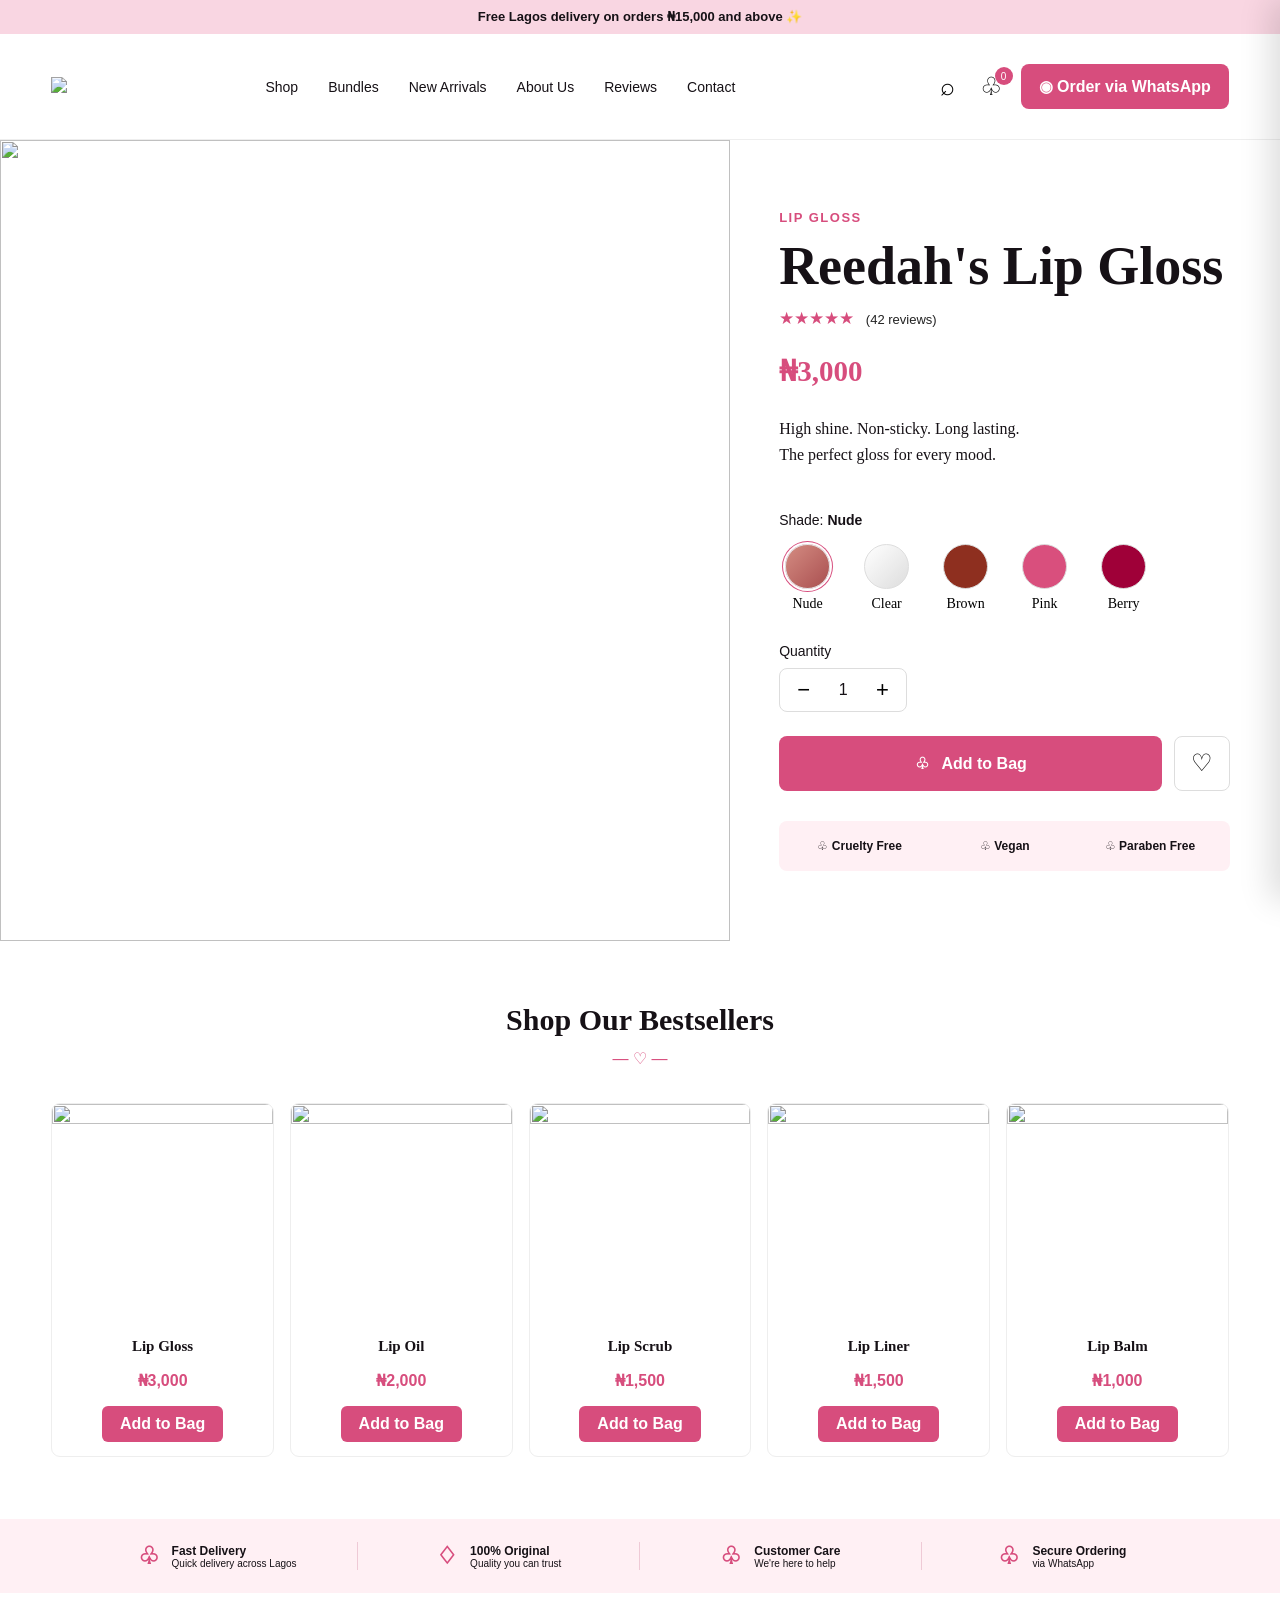
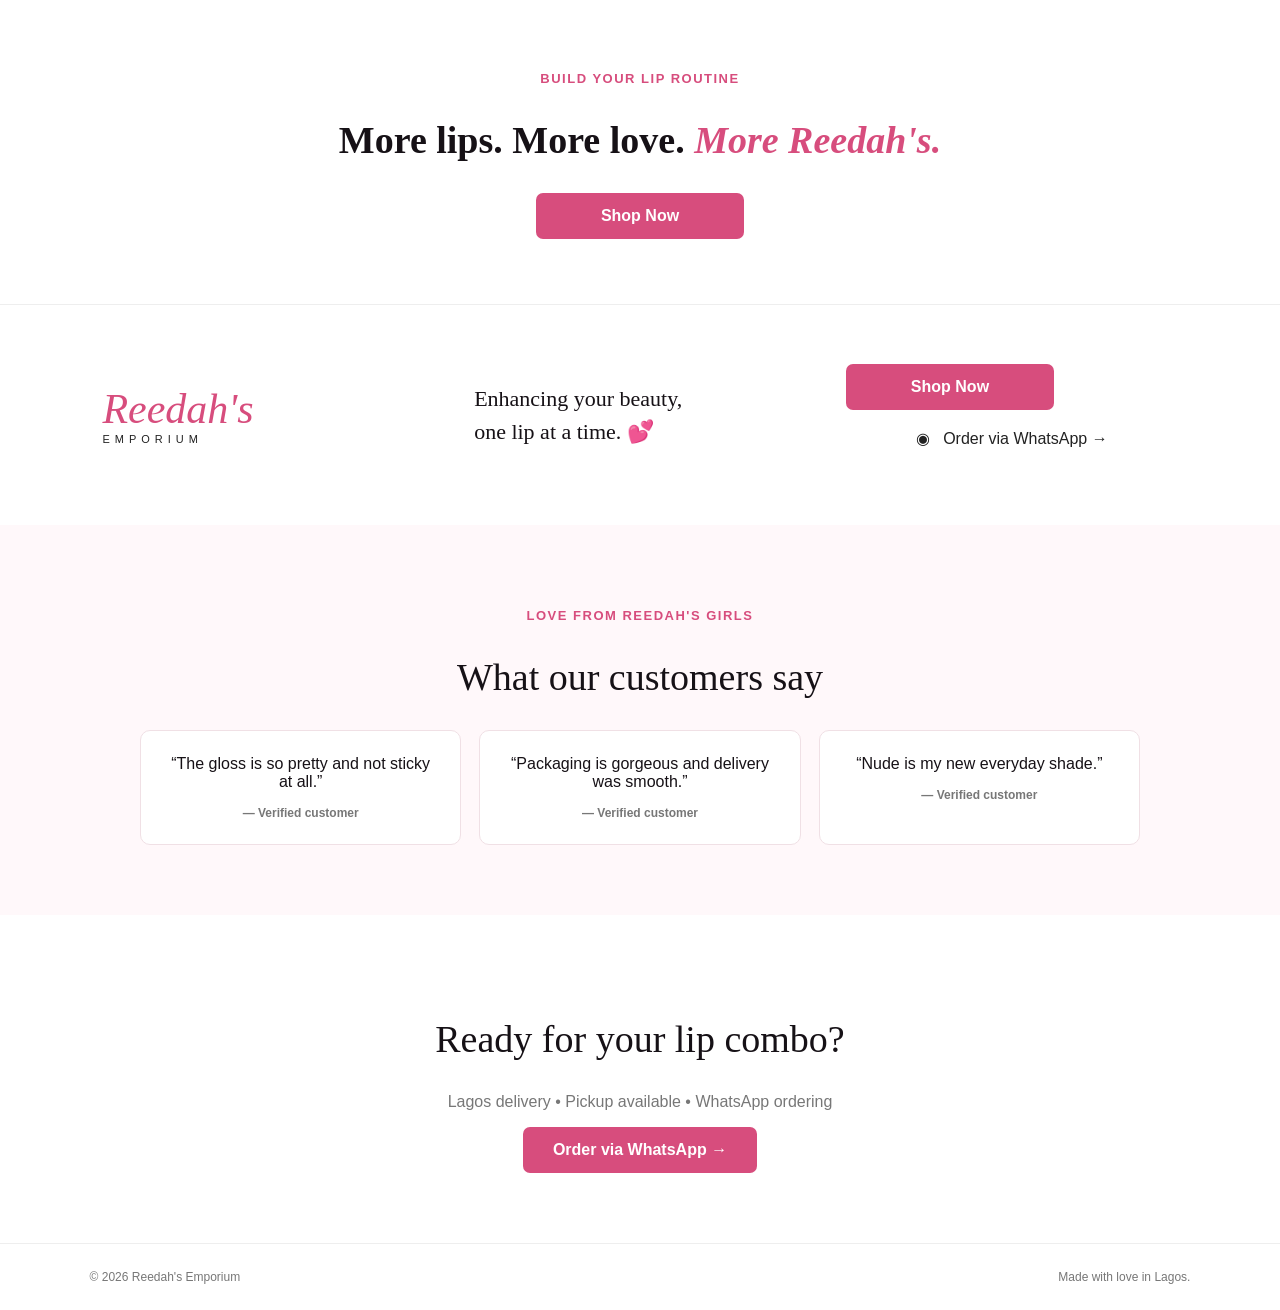
==== index.html @ 08a74d53 "Replace old Reedah's site with new design based on provided reference image" ====
<!doctype html><html lang="en"><head><meta charset="utf-8"><meta name="viewport" content="width=device-width,initial-scale=1"><title>Reedah's Emporium | Lip Care</title><meta name="description" content="Reedah's Emporium — premium lip care and beauty essentials in Lagos."><style>*{box-sizing:border-box}html{scroll-behavior:smooth}body{margin:0;font-family:Inter,Arial,sans-serif;color:#161116;background:#fff}button,input,select,textarea{font:inherit}.topbar{height:34px;background:#f9d6e2;text-align:center;font-size:13px;font-weight:600;padding:9px}.header{height:106px;display:flex;align-items:center;justify-content:space-between;padding:0 4%;border-bottom:1px solid #eee;background:#fff;position:sticky;top:0;z-index:20}.logo{width:145px}.nav{display:flex;gap:30px;font-size:14px}.nav a{text-decoration:none;color:#161116}.actions{display:flex;align-items:center;gap:13px}.icon{border:0;background:none;font-size:25px;cursor:pointer}.wa{background:#d74d7d;color:white;border:0;border-radius:8px;padding:13px 18px;font-weight:700;cursor:pointer}.bag{position:relative;border:0;background:none;font-size:25px;cursor:pointer}.count{position:absolute;right:-5px;top:-4px;background:#d74d7d;color:white;border-radius:50%;font-size:10px;width:18px;height:18px;display:grid;place-items:center}.hero{display:grid;grid-template-columns:57% 43%;min-height:675px}.heroimg{width:100%;height:100%;min-height:675px;object-fit:cover;display:block}.info{padding:70px 9%;display:flex;justify-content:center;flex-direction:column}.label{color:#d74d7d;font-size:13px;letter-spacing:1.5px;font-weight:600}.info h1{font-family:Georgia,serif;font-size:54px;line-height:1.1;margin:12px 0}.rating{color:#d74d7d;font-size:17px}.rating small{color:#222;font-size:13px;margin-left:7px}.price{color:#d74d7d;font:600 29px Georgia,serif;margin:25px 0 12px}.desc{font:16px/1.6 Georgia,serif}.shade-title{margin-top:28px;font-size:14px}.shades{display:flex;gap:22px;margin-top:15px}.shade{border:0;background:none;cursor:pointer;text-align:center}.swatch{display:block;width:45px;height:45px;border-radius:50%;border:1px solid #ddd;box-shadow:0 0 0 0 #d74d7d}.shade.active .swatch{box-shadow:0 0 0 2px white,0 0 0 3px #d74d7d}.shade span{display:block;font:14px Georgia,serif;margin-top:7px}.qty-title{font-size:14px;margin-top:30px}.qty{width:128px;height:44px;border:1px solid #ddd;border-radius:8px;display:flex;justify-content:space-around;align-items:center;margin-top:9px}.qty button{border:0;background:none;font-size:22px;cursor:pointer}.buy{display:flex;gap:12px;margin-top:24px}.add{flex:1;height:55px;border:0;border-radius:8px;background:#d74d7d;color:#fff;font-weight:700;font-size:16px;cursor:pointer}.heart{width:56px;border:1px solid #ddd;background:#fff;border-radius:8px;font-size:24px}.benefits{display:grid;grid-template-columns:repeat(3,1fr);background:#fff0f4;border-radius:8px;margin-top:30px;padding:18px 8px;font-size:12px;text-align:center}.section{padding:62px 4%}.section-title{text-align:center}.section-title h2{font:600 30px Georgia,serif;margin:0}.section-title div{color:#d74d7d;margin:12px 0 35px}.grid{display:grid;grid-template-columns:repeat(5,1fr);gap:16px;max-width:1180px;margin:auto}.card{border:1px solid #eee;border-radius:9px;overflow:hidden;text-align:center}.card img{width:100%;aspect-ratio:1;object-fit:cover;display:block}.cardbody{padding:14px}.card h3{font:600 15px Georgia,serif;margin:0 0 8px}.card p{color:#d74d7d;font-weight:700}.card button{border:0;background:#d74d7d;color:#fff;border-radius:6px;padding:9px 18px;cursor:pointer;font-weight:700}.trust{background:#fff0f4;display:grid;grid-template-columns:repeat(4,1fr);padding:23px 6%}.trust>div{display:flex;justify-content:center;gap:12px;align-items:center;border-right:1px solid #efcad6;font-size:12px}.trust>div:last-child{border:0}.trust b{color:#d74d7d;font-size:24px}.trust strong,.trust small{display:block}.bundle{padding:65px 20px;text-align:center}.bundle h2{font:600 38px Georgia,serif}.bundle em{color:#d74d7d}.bundle button,.contact button,.footer-shop{background:#d74d7d;color:white;border:0;border-radius:7px;padding:14px 65px;font-weight:700;cursor:pointer}.about{display:grid;grid-template-columns:1fr 1fr 1fr;gap:40px;align-items:center;padding:55px 8%;border-top:1px solid #eee}.script-logo{font:italic 42px Georgia,serif;color:#d74d7d}.about h3{font:22px/1.5 Georgia,serif}.footer-wa{display:block;background:none;border:0;color:#222;margin:18px auto;cursor:pointer}.reviews{padding:70px 7%;background:#fff8fa;text-align:center}.reviews h2,.contact h2{font:38px Georgia,serif}.reviewgrid{display:grid;grid-template-columns:repeat(3,1fr);gap:18px;max-width:1000px;margin:auto}.review{background:#fff;border:1px solid #f0e0e5;padding:24px;border-radius:10px}.review b{display:block;margin-top:15px;font-size:12px;color:#777}.contact{text-align:center;padding:70px 20px}.contact p{color:#777}.contact button{padding:14px 30px}footer{display:flex;justify-content:space-between;padding:26px 7%;border-top:1px solid #eee;color:#777;font-size:12px}.bagpanel{position:fixed;right:-430px;top:0;width:min(430px,100%);height:100vh;background:#fff;z-index:40;padding:24px;transition:.25s;display:flex;flex-direction:column;box-shadow:-10px 0 30px #0002}.bagpanel.open{right:0}.baghead{display:flex;justify-content:space-between;border-bottom:1px solid #eee;padding-bottom:15px}.baghead h3{font:28px Georgia,serif;margin:0}.baghead button{border:0;background:none;font-size:30px}.bagitem{display:grid;grid-template-columns:70px 1fr auto;gap:12px;padding:15px 0;border-bottom:1px solid #eee}.bagitem img{width:70px;height:70px;object-fit:cover;border-radius:7px}.bagitem small{display:block;color:#777;margin-top:5px}.remove{border:0;background:none;color:#d74d7d;cursor:pointer}.bagbottom{margin-top:auto;border-top:1px solid #eee;padding-top:17px}.total{display:flex;justify-content:space-between;font-weight:700;margin-bottom:14px}.checkout{width:100%;padding:14px;background:#d74d7d;color:#fff;border:0;border-radius:7px;font-weight:700;cursor:pointer}.overlay{position:fixed;inset:0;background:#0006;z-index:35;display:none}.overlay.open{display:block}.modal{position:fixed;inset:0;background:#0007;z-index:50;display:none;align-items:center;justify-content:center;padding:15px}.modal.open{display:flex}.modalbox{width:min(520px,100%);max-height:92vh;overflow:auto;background:#fff;border-radius:14px;padding:25px}.modalhead{display:flex;justify-content:space-between}.modalhead h3{font:28px Georgia,serif;margin:0}.modalhead button{border:0;background:none;font-size:28px}.field{display:grid;gap:6px;font-size:12px;font-weight:700;margin-top:13px}.field input,.field select,.field textarea{width:100%;padding:11px;border:1px solid #ddd;border-radius:7px}.modaltotal{display:flex;justify-content:space-between;border-block:1px solid #eee;padding:15px 0;margin:18px 0}.send{width:100%;background:#d74d7d;color:#fff;border:0;border-radius:7px;padding:14px;font-weight:700;cursor:pointer}@media(max-width:900px){.nav{height:82px}.nav nav{display:none}.hero{grid-template-columns:1fr}.heroimg{min-height:500px}.info{padding:45px 7%}.grid{grid-template-columns:repeat(2,1fr)}.trust{grid-template-columns:repeat(2,1fr);gap:15px}.trust>div{border:0}.about{grid-template-columns:1fr;text-align:center}.reviewgrid{grid-template-columns:1fr}}@media(max-width:560px){.header{padding:0 18px}.actions .icon{display:none}.wa{padding:10px;font-size:12px}.heroimg{min-height:420px}.info h1{font-size:42px}.shades{gap:11px}.benefits{grid-template-columns:1fr}.grid{gap:9px}.cardbody{padding:10px 5px}.card button{padding:8px 9px;font-size:12px}.trust{padding:20px 10px}.about{padding:45px 20px}footer{display:block;text-align:center;line-height:2.2}}</style></head><body><div class="topbar">Free Lagos delivery on orders ₦15,000 and above ✨</div><header class="header"><a href="#top"><img class="logo" src="[data-uri]"></a><nav class="nav"><a href="#shop">Shop</a><a href="#bundles">Bundles</a><a href="#new">New Arrivals</a><a href="#about">About Us</a><a href="#reviews">Reviews</a><a href="#contact">Contact</a></nav><div class="actions"><button class="icon">⌕</button><button class="bag" onclick="openBag()">♧<span class="count" id="count">0</span></button><button class="wa" onclick="quickWA()">◉ Order via WhatsApp</button></div></header><main id="top"><section class="hero"><div><img id="heroimg" class="heroimg" src="[data-uri]"></div><div class="info"><div class="label">LIP GLOSS</div><h1>Reedah's Lip Gloss</h1><div class="rating">★★★★★ <small>(42 reviews)</small></div><div class="price">₦3,000</div><p class="desc">High shine. Non-sticky. Long lasting.<br>The perfect gloss for every mood.</p><div class="shade-title">Shade: <strong id="shadeName">Nude</strong></div><div class="shades"><button class="shade active" onclick="shade('Nude')"><i class="swatch" style="background:linear-gradient(135deg,#d48c82,#a94f50)"></i><span>Nude</span></button><button class="shade" onclick="shade('Clear')"><i class="swatch" style="background:linear-gradient(135deg,#fff,#ddd)"></i><span>Clear</span></button><button class="shade" onclick="shade('Brown')"><i class="swatch" style="background:#8e2f1f"></i><span>Brown</span></button><button class="shade" onclick="shade('Pink')"><i class="swatch" style="background:#d94f7d"></i><span>Pink</span></button><button class="shade" onclick="shade('Berry')"><i class="swatch" style="background:#9f0038"></i><span>Berry</span></button></div><div class="qty-title">Quantity</div><div class="qty"><button onclick="qtyChange(-1)">−</button><span id="qty">1</span><button onclick="qtyChange(1)">+</button></div><div class="buy"><button class="add" onclick="addGloss()">♧ &nbsp; Add to Bag</button><button class="heart">♡</button></div><div class="benefits"><span>♧ <b>Cruelty Free</b></span><span>♧ <b>Vegan</b></span><span>♧ <b>Paraben Free</b></span></div></div></section><section id="shop" class="section"><div class="section-title"><h2>Shop Our Bestsellers</h2><div>— ♡ —</div></div><div class="grid"><div class="card"><img src="[data-uri]"><div class="cardbody"><h3>Lip Gloss</h3><p>₦3,000</p><button onclick="add('Lip Gloss',3000,GLOSS,'Nude')">Add to Bag</button></div></div><div class="card"><img src="[data-uri]"><div class="cardbody"><h3>Lip Oil</h3><p>₦2,000</p><button onclick="add('Lip Oil',2000,OIL,'')">Add to Bag</button></div></div><div class="card"><img src="[data-uri]"><div class="cardbody"><h3>Lip Scrub</h3><p>₦1,500</p><button onclick="add('Lip Scrub',1500,SCRUB,'')">Add to Bag</button></div></div><div class="card"><img src="[data-uri]"><div class="cardbody"><h3>Lip Liner</h3><p>₦1,500</p><button onclick="add('Lip Liner',1500,LINER,'')">Add to Bag</button></div></div><div class="card"><img src="[data-uri]"><div class="cardbody"><h3>Lip Balm</h3><p>₦1,000</p><button onclick="add('Lip Balm',1000,BALM,'')">Add to Bag</button></div></div></div></section><section class="trust"><div><b>♧</b><span><strong>Fast Delivery</strong><small>Quick delivery across Lagos</small></span></div><div><b>♢</b><span><strong>100% Original</strong><small>Quality you can trust</small></span></div><div><b>♧</b><span><strong>Customer Care</strong><small>We're here to help</small></span></div><div><b>♧</b><span><strong>Secure Ordering</strong><small>via WhatsApp</small></span></div></section><section id="bundles" class="bundle"><p class="label">BUILD YOUR LIP ROUTINE</p><h2>More lips. More love. <em>More Reedah's.</em></h2><button onclick="document.getElementById('shop').scrollIntoView()">Shop Now</button></section><section id="about" class="about"><div><div class="script-logo">Reedah's<small style="display:block;font:11px Arial;letter-spacing:5px;color:#222">EMPORIUM</small></div></div><div><h3>Enhancing your beauty,<br>one lip at a time. 💕</h3></div><div><button class="footer-shop" onclick="document.getElementById('shop').scrollIntoView()">Shop Now</button><button class="footer-wa" onclick="quickWA()">◉ &nbsp; Order via WhatsApp →</button></div></section><section id="reviews" class="reviews"><p class="label">LOVE FROM REEDAH'S GIRLS</p><h2>What our customers say</h2><div class="reviewgrid"><article class="review">“The gloss is so pretty and not sticky at all.”<b>— Verified customer</b></article><article class="review">“Packaging is gorgeous and delivery was smooth.”<b>— Verified customer</b></article><article class="review">“Nude is my new everyday shade.”<b>— Verified customer</b></article></div></section><section id="contact" class="contact"><h2>Ready for your lip combo?</h2><p>Lagos delivery • Pickup available • WhatsApp ordering</p><button onclick="quickWA()">Order via WhatsApp →</button></section></main><footer><span>© 2026 Reedah's Emporium</span><span>Made with love in Lagos.</span></footer><aside class="bagpanel" id="bagpanel"><div class="baghead"><h3>Your Bag</h3><button onclick="closeBag()">×</button></div><div id="bagitems"></div><div class="bagbottom"><div class="total"><span>Total</span><span id="total">₦0</span></div><button class="checkout" onclick="openCheckout()">Continue to WhatsApp →</button></div></aside><div class="overlay" id="overlay" onclick="closeBag()"></div><div class="modal" id="modal"><div class="modalbox"><div class="modalhead"><h3>Complete your order</h3><button onclick="closeCheckout()">×</button></div><p>We'll format your order and open WhatsApp.</p><label class="field">Full name<input id="name" placeholder="Your name"></label><label class="field">Phone number<input id="phone" placeholder="080..." inputmode="tel"></label><label class="field">Receive your order<select id="fulfil"><option>Delivery</option><option>Pickup</option></select></label><label class="field">Delivery address<textarea id="address" rows="3" placeholder="House number, street, area, Lagos"></textarea></label><label class="field">Preferred time<input id="time" placeholder="e.g. 6–9 PM"></label><label class="field">Payment method<select id="payment"><option>Transfer</option><option>Cash on delivery</option><option>Confirm on WhatsApp</option></select></label><div class="modaltotal"><span>Total</span><strong id="modaltotal">₦0</strong></div><button class="send" onclick="sendWA()">Send order on WhatsApp →</button></div></div><script>const WA='2348121757186';const GLOSS='PLACEHOLDER_GLOSS';const OIL='PLACEHOLDER_OIL';const SCRUB='PLACEHOLDER_SCRUB';const LINER='PLACEHOLDER_LINER';const BALM='PLACEHOLDER_BALM';let currentShade='Nude',q=1,cart=[];function shade(s){currentShade=s;document.getElementById('shadeName').textContent=s;document.querySelectorAll('.shade').forEach((b,i)=>b.classList.toggle('active',b.textContent.trim().includes(s)))}function qtyChange(n){q=Math.max(1,q+n);document.getElementById('qty').textContent=q}function addGloss(){add('Lip Gloss',3000,GLOSS,currentShade,q);q=1;document.getElementById('qty').textContent=1}function add(name,price,img,shadeName='',quantity=1){const key=name+shadeName;const old=cart.find(x=>x.key===key);if(old)old.qty+=quantity;else cart.push({key,name,price,img,shade:shadeName,qty:quantity});render();openBag()}function render(){document.getElementById('count').textContent=cart.reduce((a,x)=>a+x.qty,0);const el=document.getElementById('bagitems');el.innerHTML=cart.length?cart.map((x,i)=>`<div class="bagitem"><img src="${x.img}"><div><strong>${x.name}</strong>${x.shade?`<small>Shade: ${x.shade}</small>`:''}<small>Qty: ${x.qty} × ₦${x.price.toLocaleString()}</small></div><button class="remove" onclick="removeItem(${i})">Remove</button></div>`).join(''):'<p style="color:#777;padding:25px 0">Your bag is empty.</p>';document.getElementById('total').textContent='₦'+cart.reduce((a,x)=>a+x.price*x.qty,0).toLocaleString()}function removeItem(i){cart.splice(i,1);render()}function openBag(){document.getElementById('bagpanel').classList.add('open');document.getElementById('overlay').classList.add('open')}function closeBag(){document.getElementById('bagpanel').classList.remove('open');document.getElementById('overlay').classList.remove('open')}function openCheckout(){if(!cart.length)return;document.getElementById('modaltotal').textContent='₦'+cart.reduce((a,x)=>a+x.price*x.qty,0).toLocaleString();document.getElementById('modal').classList.add('open')}function closeCheckout(){document.getElementById('modal').classList.remove('open')}function quickWA(){window.open('https://wa.me/'+WA+'?text='+encodeURIComponent("Hi Reedah's! 💕 I'd like to place an order."),'_blank')}function sendWA(){const name=document.getElementById('name').value.trim(),phone=document.getElementById('phone').value.trim(),fulfil=document.getElementById('fulfil').value,address=document.getElementById('address').value.trim(),time=document.getElementById('time').value.trim(),payment=document.getElementById('payment').value;if(!name||!phone)return alert('Please enter your name and phone number.');if(fulfil==='Delivery'&&!address)return alert('Please enter your delivery address.');const lines=cart.map(x=>`• ${x.qty} × ${x.name}${x.shade?' — '+x.shade:''} — ₦${(x.price*x.qty).toLocaleString()}`).join('\n');const total='₦'+cart.reduce((a,x)=>a+x.price*x.qty,0).toLocaleString();const msg=`Hi Reedah's! 💕\n\nI'd like to place an order.\n\n${lines}\n\nTotal: ${total}\n\nCUSTOMER DETAILS\nName: ${name}\nPhone: ${phone}\nFulfilment: ${fulfil}\n${fulfil==='Delivery'?'Address: '+address+'\n':''}Preferred time: ${time||'Not specified'}\nPayment: ${payment}\n\nPlease confirm my order. Thank you!`;window.open('https://wa.me/'+WA+'?text='+encodeURIComponent(msg),'_blank')}render();</script></body></html>
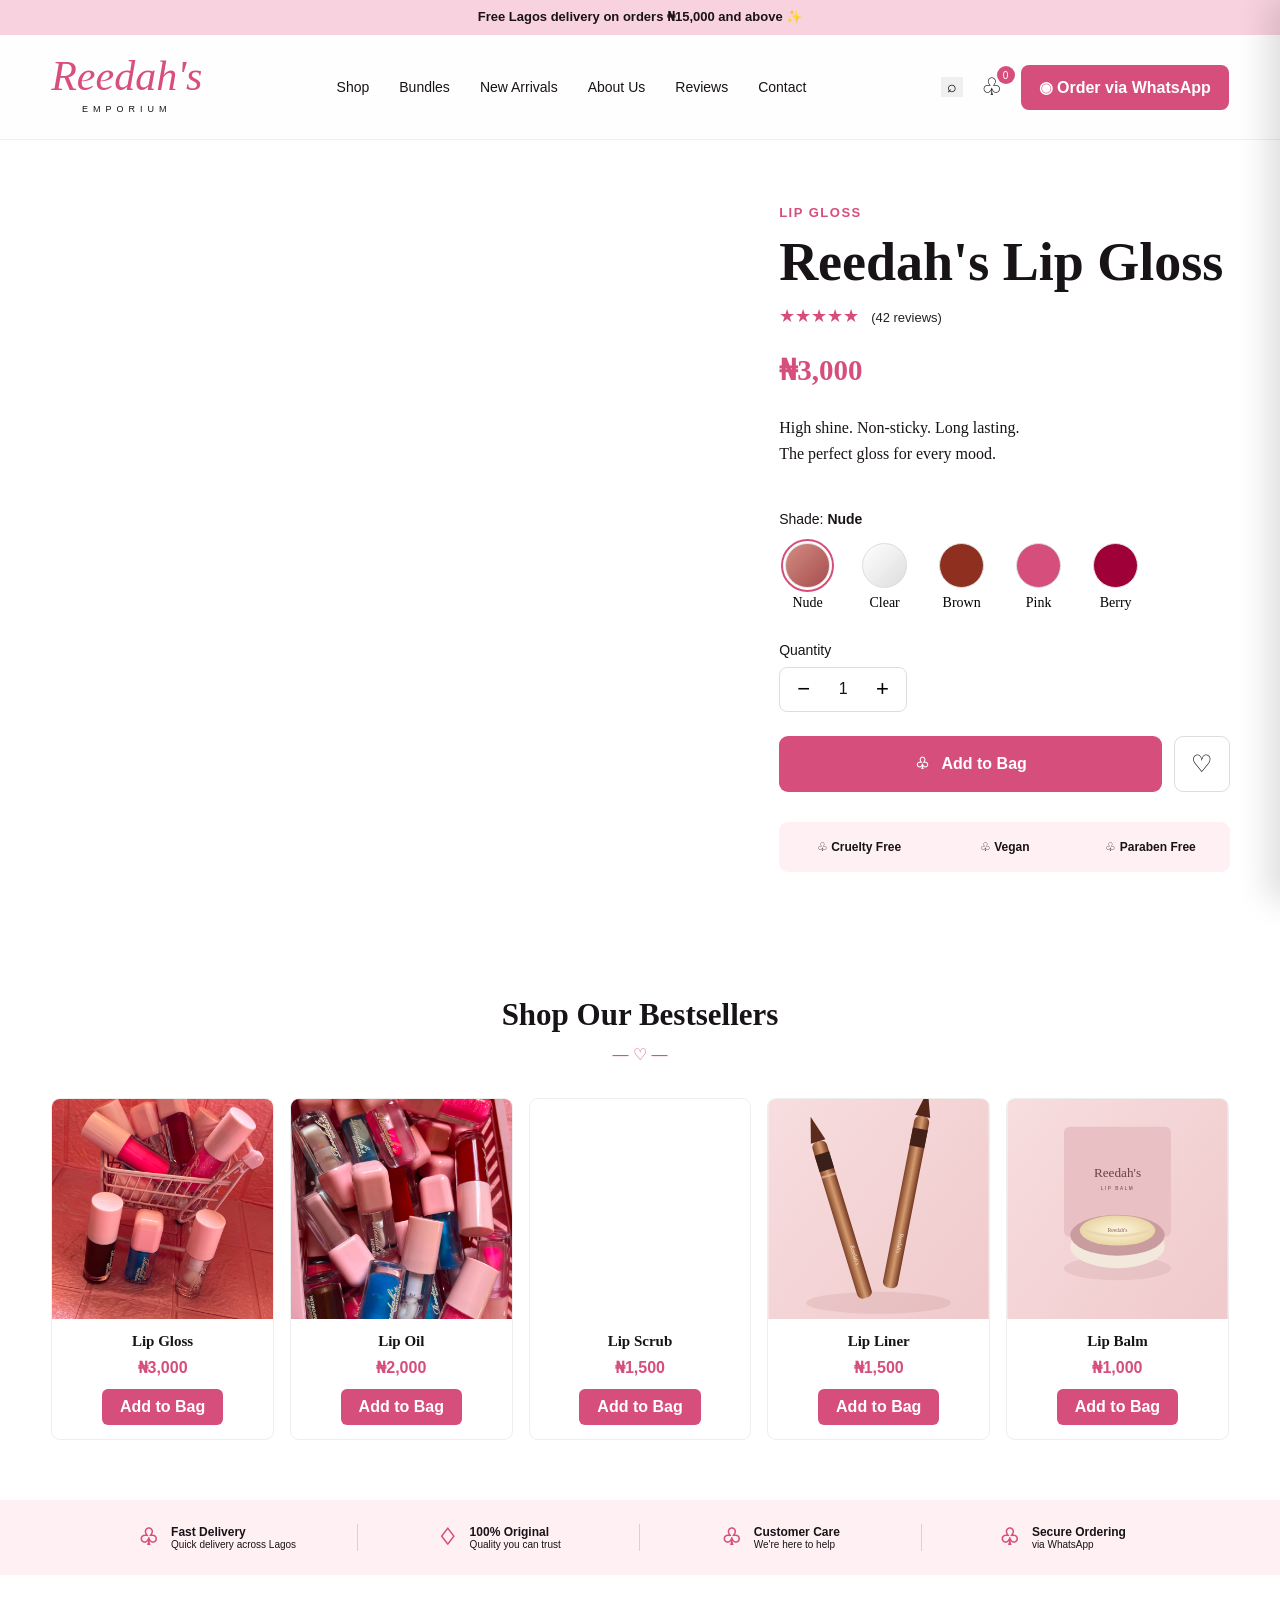
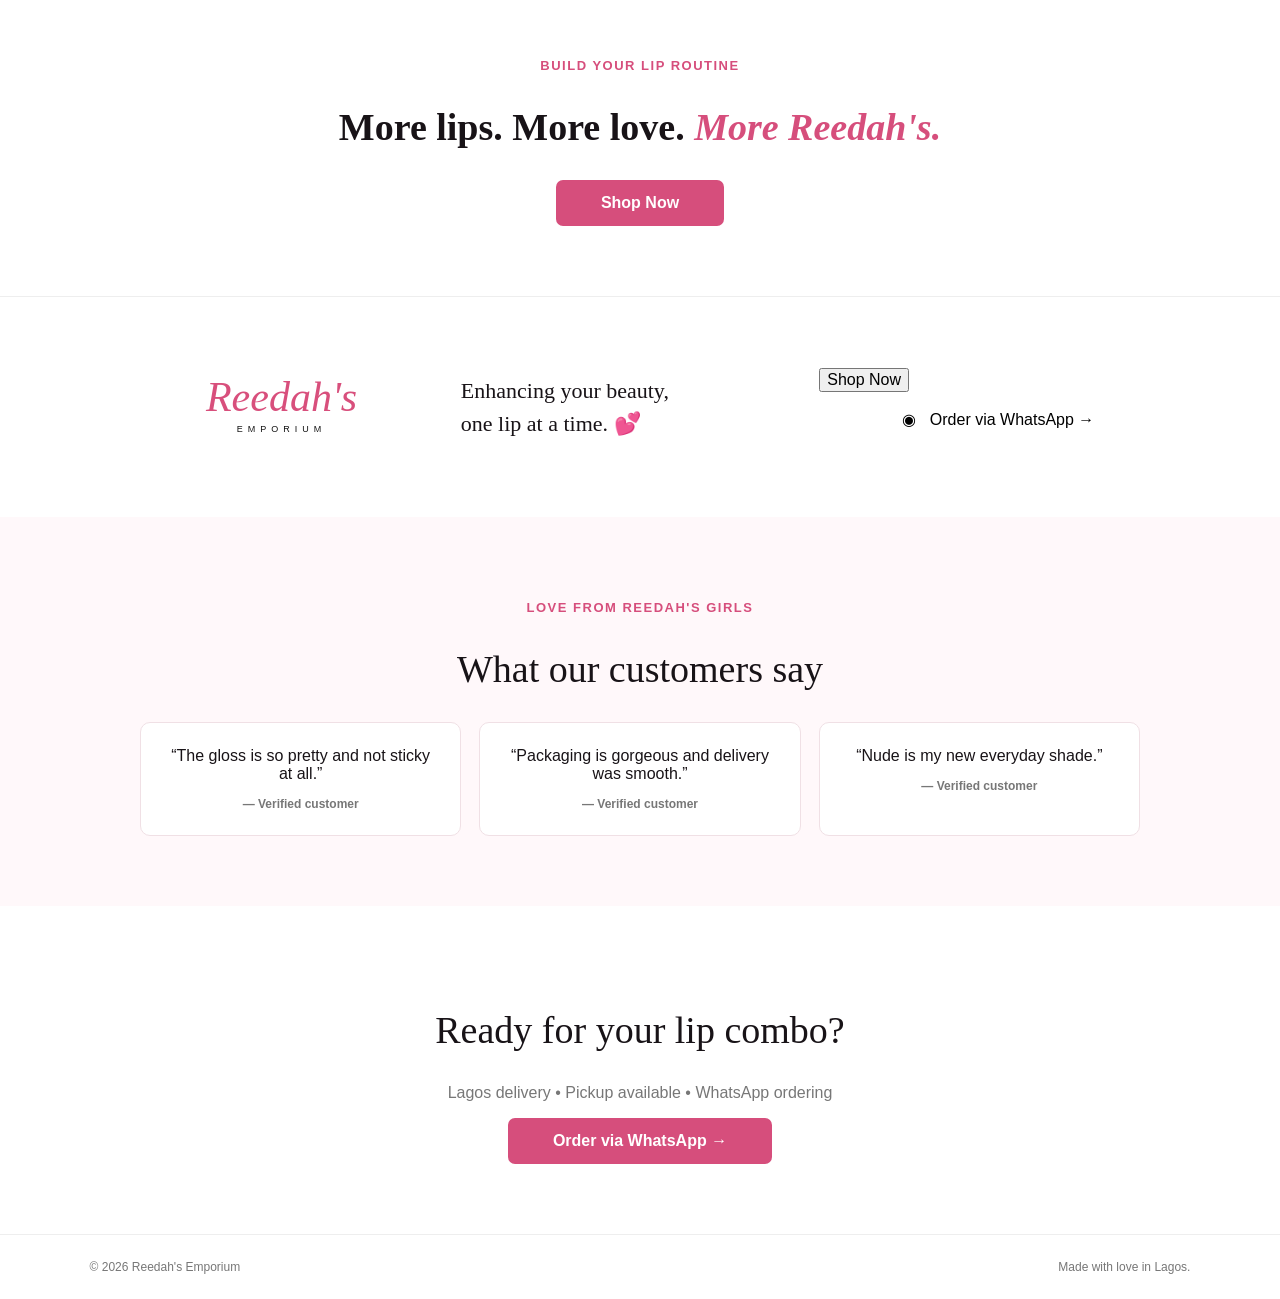
==== commit 1c0875e0: "Create new Reedah's Emporium storefront matching the provided design reference, with real repository" ====
--- a/index.html
+++ b/index.html
@@ -1 +1 @@
-<!doctype html><html lang="en"><head><meta charset="utf-8"><meta name="viewport" content="width=device-width,initial-scale=1"><title>Reedah's Emporium | Lip Care</title><meta name="description" content="Reedah's Emporium — premium lip care and beauty essentials in Lagos."><style>*{box-sizing:border-box}html{scroll-behavior:smooth}body{margin:0;font-family:Inter,Arial,sans-serif;color:#161116;background:#fff}button,input,select,textarea{font:inherit}.topbar{height:34px;background:#f9d6e2;text-align:center;font-size:13px;font-weight:600;padding:9px}.header{height:106px;display:flex;align-items:center;justify-content:space-between;padding:0 4%;border-bottom:1px solid #eee;background:#fff;position:sticky;top:0;z-index:20}.logo{width:145px}.nav{display:flex;gap:30px;font-size:14px}.nav a{text-decoration:none;color:#161116}.actions{display:flex;align-items:center;gap:13px}.icon{border:0;background:none;font-size:25px;cursor:pointer}.wa{background:#d74d7d;color:white;border:0;border-radius:8px;padding:13px 18px;font-weight:700;cursor:pointer}.bag{position:relative;border:0;background:none;font-size:25px;cursor:pointer}.count{position:absolute;right:-5px;top:-4px;background:#d74d7d;color:white;border-radius:50%;font-size:10px;width:18px;height:18px;display:grid;place-items:center}.hero{display:grid;grid-template-columns:57% 43%;min-height:675px}.heroimg{width:100%;height:100%;min-height:675px;object-fit:cover;display:block}.info{padding:70px 9%;display:flex;justify-content:center;flex-direction:column}.label{color:#d74d7d;font-size:13px;letter-spacing:1.5px;font-weight:600}.info h1{font-family:Georgia,serif;font-size:54px;line-height:1.1;margin:12px 0}.rating{color:#d74d7d;font-size:17px}.rating small{color:#222;font-size:13px;margin-left:7px}.price{color:#d74d7d;font:600 29px Georgia,serif;margin:25px 0 12px}.desc{font:16px/1.6 Georgia,serif}.shade-title{margin-top:28px;font-size:14px}.shades{display:flex;gap:22px;margin-top:15px}.shade{border:0;background:none;cursor:pointer;text-align:center}.swatch{display:block;width:45px;height:45px;border-radius:50%;border:1px solid #ddd;box-shadow:0 0 0 0 #d74d7d}.shade.active .swatch{box-shadow:0 0 0 2px white,0 0 0 3px #d74d7d}.shade span{display:block;font:14px Georgia,serif;margin-top:7px}.qty-title{font-size:14px;margin-top:30px}.qty{width:128px;height:44px;border:1px solid #ddd;border-radius:8px;display:flex;justify-content:space-around;align-items:center;margin-top:9px}.qty button{border:0;background:none;font-size:22px;cursor:pointer}.buy{display:flex;gap:12px;margin-top:24px}.add{flex:1;height:55px;border:0;border-radius:8px;background:#d74d7d;color:#fff;font-weight:700;font-size:16px;cursor:pointer}.heart{width:56px;border:1px solid #ddd;background:#fff;border-radius:8px;font-size:24px}.benefits{display:grid;grid-template-columns:repeat(3,1fr);background:#fff0f4;border-radius:8px;margin-top:30px;padding:18px 8px;font-size:12px;text-align:center}.section{padding:62px 4%}.section-title{text-align:center}.section-title h2{font:600 30px Georgia,serif;margin:0}.section-title div{color:#d74d7d;margin:12px 0 35px}.grid{display:grid;grid-template-columns:repeat(5,1fr);gap:16px;max-width:1180px;margin:auto}.card{border:1px solid #eee;border-radius:9px;overflow:hidden;text-align:center}.card img{width:100%;aspect-ratio:1;object-fit:cover;display:block}.cardbody{padding:14px}.card h3{font:600 15px Georgia,serif;margin:0 0 8px}.card p{color:#d74d7d;font-weight:700}.card button{border:0;background:#d74d7d;color:#fff;border-radius:6px;padding:9px 18px;cursor:pointer;font-weight:700}.trust{background:#fff0f4;display:grid;grid-template-columns:repeat(4,1fr);padding:23px 6%}.trust>div{display:flex;justify-content:center;gap:12px;align-items:center;border-right:1px solid #efcad6;font-size:12px}.trust>div:last-child{border:0}.trust b{color:#d74d7d;font-size:24px}.trust strong,.trust small{display:block}.bundle{padding:65px 20px;text-align:center}.bundle h2{font:600 38px Georgia,serif}.bundle em{color:#d74d7d}.bundle button,.contact button,.footer-shop{background:#d74d7d;color:white;border:0;border-radius:7px;padding:14px 65px;font-weight:700;cursor:pointer}.about{display:grid;grid-template-columns:1fr 1fr 1fr;gap:40px;align-items:center;padding:55px 8%;border-top:1px solid #eee}.script-logo{font:italic 42px Georgia,serif;color:#d74d7d}.about h3{font:22px/1.5 Georgia,serif}.footer-wa{display:block;background:none;border:0;color:#222;margin:18px auto;cursor:pointer}.reviews{padding:70px 7%;background:#fff8fa;text-align:center}.reviews h2,.contact h2{font:38px Georgia,serif}.reviewgrid{display:grid;grid-template-columns:repeat(3,1fr);gap:18px;max-width:1000px;margin:auto}.review{background:#fff;border:1px solid #f0e0e5;padding:24px;border-radius:10px}.review b{display:block;margin-top:15px;font-size:12px;color:#777}.contact{text-align:center;padding:70px 20px}.contact p{color:#777}.contact button{padding:14px 30px}footer{display:flex;justify-content:space-between;padding:26px 7%;border-top:1px solid #eee;color:#777;font-size:12px}.bagpanel{position:fixed;right:-430px;top:0;width:min(430px,100%);height:100vh;background:#fff;z-index:40;padding:24px;transition:.25s;display:flex;flex-direction:column;box-shadow:-10px 0 30px #0002}.bagpanel.open{right:0}.baghead{display:flex;justify-content:space-between;border-bottom:1px solid #eee;padding-bottom:15px}.baghead h3{font:28px Georgia,serif;margin:0}.baghead button{border:0;background:none;font-size:30px}.bagitem{display:grid;grid-template-columns:70px 1fr auto;gap:12px;padding:15px 0;border-bottom:1px solid #eee}.bagitem img{width:70px;height:70px;object-fit:cover;border-radius:7px}.bagitem small{display:block;color:#777;margin-top:5px}.remove{border:0;background:none;color:#d74d7d;cursor:pointer}.bagbottom{margin-top:auto;border-top:1px solid #eee;padding-top:17px}.total{display:flex;justify-content:space-between;font-weight:700;margin-bottom:14px}.checkout{width:100%;padding:14px;background:#d74d7d;color:#fff;border:0;border-radius:7px;font-weight:700;cursor:pointer}.overlay{position:fixed;inset:0;background:#0006;z-index:35;display:none}.overlay.open{display:block}.modal{position:fixed;inset:0;background:#0007;z-index:50;display:none;align-items:center;justify-content:center;padding:15px}.modal.open{display:flex}.modalbox{width:min(520px,100%);max-height:92vh;overflow:auto;background:#fff;border-radius:14px;padding:25px}.modalhead{display:flex;justify-content:space-between}.modalhead h3{font:28px Georgia,serif;margin:0}.modalhead button{border:0;background:none;font-size:28px}.field{display:grid;gap:6px;font-size:12px;font-weight:700;margin-top:13px}.field input,.field select,.field textarea{width:100%;padding:11px;border:1px solid #ddd;border-radius:7px}.modaltotal{display:flex;justify-content:space-between;border-block:1px solid #eee;padding:15px 0;margin:18px 0}.send{width:100%;background:#d74d7d;color:#fff;border:0;border-radius:7px;padding:14px;font-weight:700;cursor:pointer}@media(max-width:900px){.nav{height:82px}.nav nav{display:none}.hero{grid-template-columns:1fr}.heroimg{min-height:500px}.info{padding:45px 7%}.grid{grid-template-columns:repeat(2,1fr)}.trust{grid-template-columns:repeat(2,1fr);gap:15px}.trust>div{border:0}.about{grid-template-columns:1fr;text-align:center}.reviewgrid{grid-template-columns:1fr}}@media(max-width:560px){.header{padding:0 18px}.actions .icon{display:none}.wa{padding:10px;font-size:12px}.heroimg{min-height:420px}.info h1{font-size:42px}.shades{gap:11px}.benefits{grid-template-columns:1fr}.grid{gap:9px}.cardbody{padding:10px 5px}.card button{padding:8px 9px;font-size:12px}.trust{padding:20px 10px}.about{padding:45px 20px}footer{display:block;text-align:center;line-height:2.2}}</style></head><body><div class="topbar">Free Lagos delivery on orders ₦15,000 and above ✨</div><header class="header"><a href="#top"><img class="logo" src="[data-uri]"></a><nav class="nav"><a href="#shop">Shop</a><a href="#bundles">Bundles</a><a href="#new">New Arrivals</a><a href="#about">About Us</a><a href="#reviews">Reviews</a><a href="#contact">Contact</a></nav><div class="actions"><button class="icon">⌕</button><button class="bag" onclick="openBag()">♧<span class="count" id="count">0</span></button><button class="wa" onclick="quickWA()">◉ Order via WhatsApp</button></div></header><main id="top"><section class="hero"><div><img id="heroimg" class="heroimg" src="[data-uri]"></div><div class="info"><div class="label">LIP GLOSS</div><h1>Reedah's Lip Gloss</h1><div class="rating">★★★★★ <small>(42 reviews)</small></div><div class="price">₦3,000</div><p class="desc">High shine. Non-sticky. Long lasting.<br>The perfect gloss for every mood.</p><div class="shade-title">Shade: <strong id="shadeName">Nude</strong></div><div class="shades"><button class="shade active" onclick="shade('Nude')"><i class="swatch" style="background:linear-gradient(135deg,#d48c82,#a94f50)"></i><span>Nude</span></button><button class="shade" onclick="shade('Clear')"><i class="swatch" style="background:linear-gradient(135deg,#fff,#ddd)"></i><span>Clear</span></button><button class="shade" onclick="shade('Brown')"><i class="swatch" style="background:#8e2f1f"></i><span>Brown</span></button><button class="shade" onclick="shade('Pink')"><i class="swatch" style="background:#d94f7d"></i><span>Pink</span></button><button class="shade" onclick="shade('Berry')"><i class="swatch" style="background:#9f0038"></i><span>Berry</span></button></div><div class="qty-title">Quantity</div><div class="qty"><button onclick="qtyChange(-1)">−</button><span id="qty">1</span><button onclick="qtyChange(1)">+</button></div><div class="buy"><button class="add" onclick="addGloss()">♧ &nbsp; Add to Bag</button><button class="heart">♡</button></div><div class="benefits"><span>♧ <b>Cruelty Free</b></span><span>♧ <b>Vegan</b></span><span>♧ <b>Paraben Free</b></span></div></div></section><section id="shop" class="section"><div class="section-title"><h2>Shop Our Bestsellers</h2><div>— ♡ —</div></div><div class="grid"><div class="card"><img src="[data-uri]"><div class="cardbody"><h3>Lip Gloss</h3><p>₦3,000</p><button onclick="add('Lip Gloss',3000,GLOSS,'Nude')">Add to Bag</button></div></div><div class="card"><img src="[data-uri]"><div class="cardbody"><h3>Lip Oil</h3><p>₦2,000</p><button onclick="add('Lip Oil',2000,OIL,'')">Add to Bag</button></div></div><div class="card"><img src="[data-uri]"><div class="cardbody"><h3>Lip Scrub</h3><p>₦1,500</p><button onclick="add('Lip Scrub',1500,SCRUB,'')">Add to Bag</button></div></div><div class="card"><img src="[data-uri]"><div class="cardbody"><h3>Lip Liner</h3><p>₦1,500</p><button onclick="add('Lip Liner',1500,LINER,'')">Add to Bag</button></div></div><div class="card"><img src="[data-uri]"><div class="cardbody"><h3>Lip Balm</h3><p>₦1,000</p><button onclick="add('Lip Balm',1000,BALM,'')">Add to Bag</button></div></div></div></section><section class="trust"><div><b>♧</b><span><strong>Fast Delivery</strong><small>Quick delivery across Lagos</small></span></div><div><b>♢</b><span><strong>100% Original</strong><small>Quality you can trust</small></span></div><div><b>♧</b><span><strong>Customer Care</strong><small>We're here to help</small></span></div><div><b>♧</b><span><strong>Secure Ordering</strong><small>via WhatsApp</small></span></div></section><section id="bundles" class="bundle"><p class="label">BUILD YOUR LIP ROUTINE</p><h2>More lips. More love. <em>More Reedah's.</em></h2><button onclick="document.getElementById('shop').scrollIntoView()">Shop Now</button></section><section id="about" class="about"><div><div class="script-logo">Reedah's<small style="display:block;font:11px Arial;letter-spacing:5px;color:#222">EMPORIUM</small></div></div><div><h3>Enhancing your beauty,<br>one lip at a time. 💕</h3></div><div><button class="footer-shop" onclick="document.getElementById('shop').scrollIntoView()">Shop Now</button><button class="footer-wa" onclick="quickWA()">◉ &nbsp; Order via WhatsApp →</button></div></section><section id="reviews" class="reviews"><p class="label">LOVE FROM REEDAH'S GIRLS</p><h2>What our customers say</h2><div class="reviewgrid"><article class="review">“The gloss is so pretty and not sticky at all.”<b>— Verified customer</b></article><article class="review">“Packaging is gorgeous and delivery was smooth.”<b>— Verified customer</b></article><article class="review">“Nude is my new everyday shade.”<b>— Verified customer</b></article></div></section><section id="contact" class="contact"><h2>Ready for your lip combo?</h2><p>Lagos delivery • Pickup available • WhatsApp ordering</p><button onclick="quickWA()">Order via WhatsApp →</button></section></main><footer><span>© 2026 Reedah's Emporium</span><span>Made with love in Lagos.</span></footer><aside class="bagpanel" id="bagpanel"><div class="baghead"><h3>Your Bag</h3><button onclick="closeBag()">×</button></div><div id="bagitems"></div><div class="bagbottom"><div class="total"><span>Total</span><span id="total">₦0</span></div><button class="checkout" onclick="openCheckout()">Continue to WhatsApp →</button></div></aside><div class="overlay" id="overlay" onclick="closeBag()"></div><div class="modal" id="modal"><div class="modalbox"><div class="modalhead"><h3>Complete your order</h3><button onclick="closeCheckout()">×</button></div><p>We'll format your order and open WhatsApp.</p><label class="field">Full name<input id="name" placeholder="Your name"></label><label class="field">Phone number<input id="phone" placeholder="080..." inputmode="tel"></label><label class="field">Receive your order<select id="fulfil"><option>Delivery</option><option>Pickup</option></select></label><label class="field">Delivery address<textarea id="address" rows="3" placeholder="House number, street, area, Lagos"></textarea></label><label class="field">Preferred time<input id="time" placeholder="e.g. 6–9 PM"></label><label class="field">Payment method<select id="payment"><option>Transfer</option><option>Cash on delivery</option><option>Confirm on WhatsApp</option></select></label><div class="modaltotal"><span>Total</span><strong id="modaltotal">₦0</strong></div><button class="send" onclick="sendWA()">Send order on WhatsApp →</button></div></div><script>const WA='2348121757186';const GLOSS='PLACEHOLDER_GLOSS';const OIL='PLACEHOLDER_OIL';const SCRUB='PLACEHOLDER_SCRUB';const LINER='PLACEHOLDER_LINER';const BALM='PLACEHOLDER_BALM';let currentShade='Nude',q=1,cart=[];function shade(s){currentShade=s;document.getElementById('shadeName').textContent=s;document.querySelectorAll('.shade').forEach((b,i)=>b.classList.toggle('active',b.textContent.trim().includes(s)))}function qtyChange(n){q=Math.max(1,q+n);document.getElementById('qty').textContent=q}function addGloss(){add('Lip Gloss',3000,GLOSS,currentShade,q);q=1;document.getElementById('qty').textContent=1}function add(name,price,img,shadeName='',quantity=1){const key=name+shadeName;const old=cart.find(x=>x.key===key);if(old)old.qty+=quantity;else cart.push({key,name,price,img,shade:shadeName,qty:quantity});render();openBag()}function render(){document.getElementById('count').textContent=cart.reduce((a,x)=>a+x.qty,0);const el=document.getElementById('bagitems');el.innerHTML=cart.length?cart.map((x,i)=>`<div class="bagitem"><img src="${x.img}"><div><strong>${x.name}</strong>${x.shade?`<small>Shade: ${x.shade}</small>`:''}<small>Qty: ${x.qty} × ₦${x.price.toLocaleString()}</small></div><button class="remove" onclick="removeItem(${i})">Remove</button></div>`).join(''):'<p style="color:#777;padding:25px 0">Your bag is empty.</p>';document.getElementById('total').textContent='₦'+cart.reduce((a,x)=>a+x.price*x.qty,0).toLocaleString()}function removeItem(i){cart.splice(i,1);render()}function openBag(){document.getElementById('bagpanel').classList.add('open');document.getElementById('overlay').classList.add('open')}function closeBag(){document.getElementById('bagpanel').classList.remove('open');document.getElementById('overlay').classList.remove('open')}function openCheckout(){if(!cart.length)return;document.getElementById('modaltotal').textContent='₦'+cart.reduce((a,x)=>a+x.price*x.qty,0).toLocaleString();document.getElementById('modal').classList.add('open')}function closeCheckout(){document.getElementById('modal').classList.remove('open')}function quickWA(){window.open('https://wa.me/'+WA+'?text='+encodeURIComponent("Hi Reedah's! 💕 I'd like to place an order."),'_blank')}function sendWA(){const name=document.getElementById('name').value.trim(),phone=document.getElementById('phone').value.trim(),fulfil=document.getElementById('fulfil').value,address=document.getElementById('address').value.trim(),time=document.getElementById('time').value.trim(),payment=document.getElementById('payment').value;if(!name||!phone)return alert('Please enter your name and phone number.');if(fulfil==='Delivery'&&!address)return alert('Please enter your delivery address.');const lines=cart.map(x=>`• ${x.qty} × ${x.name}${x.shade?' — '+x.shade:''} — ₦${(x.price*x.qty).toLocaleString()}`).join('\n');const total='₦'+cart.reduce((a,x)=>a+x.price*x.qty,0).toLocaleString();const msg=`Hi Reedah's! 💕\n\nI'd like to place an order.\n\n${lines}\n\nTotal: ${total}\n\nCUSTOMER DETAILS\nName: ${name}\nPhone: ${phone}\nFulfilment: ${fulfil}\n${fulfil==='Delivery'?'Address: '+address+'\n':''}Preferred time: ${time||'Not specified'}\nPayment: ${payment}\n\nPlease confirm my order. Thank you!`;window.open('https://wa.me/'+WA+'?text='+encodeURIComponent(msg),'_blank')}render();</script></body></html>+<!doctype html><html lang="en"><head><meta charset="utf-8"><meta name="viewport" content="width=device-width,initial-scale=1"><title>Reedah's Emporium</title><meta name="description" content="Reedah's Emporium — premium lip care and beauty essentials in Lagos."><style>*{box-sizing:border-box}html{scroll-behavior:smooth}body{margin:0;color:#181317;font-family:Arial,sans-serif;background:#fff}button{font:inherit;cursor:pointer}a{text-decoration:none;color:inherit}.top{height:35px;background:#f8d2df;text-align:center;padding:9px;font-size:13px;font-weight:600}.head{height:105px;display:flex;align-items:center;justify-content:space-between;padding:0 4%;border-bottom:1px solid #eee;position:sticky;top:0;background:#fffefef5;backdrop-filter:blur(10px);z-index:10}.brand{text-align:center;color:#d84f7c}.brand span{display:block;font:italic 42px Georgia,serif;line-height:.8}.brand small{display:block;color:#111;font-size:9px;letter-spacing:5px;margin-top:10px}.nav{display:flex;gap:30px;font-size:14px}.actions{display:flex;gap:12px;align-items:center}.actions button{border:0}.wa{background:#d64e7c;color:white;padding:13px 18px;border-radius:8px;font-weight:700}.bag{font-size:24px;background:none;position:relative}.count{position:absolute;top:-6px;right:-6px;width:18px;height:18px;background:#d64e7c;color:#fff;border-radius:50%;font-size:10px;display:grid;place-items:center}.hero{display:grid;grid-template-columns:57% 43%;min-height:675px}.hero-img{width:100%;height:100%;min-height:675px;object-fit:cover;display:block}.info{padding:65px 9%;display:flex;justify-content:center;flex-direction:column}.pink{color:#d64e7c;letter-spacing:1.5px;font-size:13px;font-weight:600}.info h1{font:600 54px/1.1 Georgia,serif;margin:13px 0}.stars{color:#d64e7c;font-size:18px}.stars small{color:#222;font-size:13px;margin-left:7px}.price{color:#d64e7c;font:600 29px Georgia,serif;margin:26px 0 12px}.desc{font:16px/1.6 Georgia,serif}.shade-title{margin-top:28px;font-size:14px}.shades{display:flex;gap:20px;margin-top:15px}.shade{background:none;border:0;text-align:center}.swatch{width:45px;height:45px;border-radius:50%;display:block;border:1px solid #ddd}.shade.active .swatch{outline:2px solid #d64e7c;outline-offset:2px}.shade label{display:block;font:14px Georgia,serif;margin-top:7px}.qty-label{font-size:14px;margin-top:30px}.qty{width:128px;height:45px;border:1px solid #ddd;border-radius:8px;display:flex;justify-content:space-around;align-items:center;margin-top:9px}.qty button{border:0;background:none;font-size:22px}.buy{display:flex;gap:12px;margin-top:24px}.add{height:56px;flex:1;border:0;border-radius:9px;background:#d64e7c;color:#fff;font-weight:700;font-size:16px}.heart{width:56px;border:1px solid #ddd;background:#fff;border-radius:9px;font-size:24px}.benefits{display:grid;grid-template-columns:repeat(3,1fr);background:#fff0f4;border-radius:9px;padding:18px 7px;margin-top:30px;text-align:center;font-size:12px}.section{padding:60px 4%}.title{text-align:center}.title h2{font:600 31px Georgia,serif;margin:0}.title div{color:#d64e7c;margin:12px 0 34px}.products{display:grid;grid-template-columns:repeat(5,1fr);gap:16px;max-width:1180px;margin:auto}.product{border:1px solid #eee;border-radius:9px;overflow:hidden;text-align:center;background:#fff}.product img{width:100%;aspect-ratio:1;object-fit:cover;display:block}.product-body{padding:14px}.product h3{font:600 15px Georgia,serif;margin:0 0 8px}.product-price{color:#d64e7c;font-weight:700;margin-bottom:12px}.product button{border:0;background:#d64e7c;color:#fff;border-radius:6px;padding:9px 18px;font-weight:700}.trust{background:#fff0f4;padding:24px 6%;display:grid;grid-template-columns:repeat(4,1fr)}.trust-item{display:flex;justify-content:center;gap:12px;align-items:center;border-right:1px solid #edc8d4;font-size:12px}.trust-item:last-child{border:0}.trust-item b{color:#d64e7c;font-size:23px}.trust-item strong,.trust-item small{display:block}.bundle{text-align:center;padding:70px 20px}.bundle h2{font:600 38px Georgia,serif}.bundle em{color:#d64e7c}.bundle button,.contact button{background:#d64e7c;color:#fff;border:0;border-radius:7px;padding:14px 45px;font-weight:700}.about{display:grid;grid-template-columns:1fr 1fr 1fr;align-items:center;padding:55px 8%;border-top:1px solid #eee}.about h3{font:22px/1.5 Georgia,serif}.footer-wa{display:block;margin:17px auto;background:none;border:0}.reviews{text-align:center;padding:70px 7%;background:#fff8fa}.reviews h2,.contact h2{font:38px Georgia,serif}.review-grid{display:grid;grid-template-columns:repeat(3,1fr);gap:18px;max-width:1000px;margin:auto}.review{background:#fff;border:1px solid #f0e0e5;padding:24px;border-radius:10px}.review b{display:block;margin-top:14px;font-size:12px;color:#777}.contact{text-align:center;padding:70px 20px}.contact p{color:#777}footer{display:flex;justify-content:space-between;padding:25px 7%;border-top:1px solid #eee;color:#777;font-size:12px}.drawer{position:fixed;right:-430px;top:0;width:min(430px,100%);height:100vh;background:#fff;z-index:30;padding:24px;transition:.25s;display:flex;flex-direction:column;box-shadow:-12px 0 30px #0002}.drawer.open{right:0}.drawer-head{display:flex;justify-content:space-between;border-bottom:1px solid #eee;padding-bottom:14px}.drawer-head h3{font:28px Georgia,serif;margin:0}.drawer-head button{border:0;background:none;font-size:30px}.items{overflow:auto}.item{display:grid;grid-template-columns:70px 1fr auto;gap:12px;padding:15px 0;border-bottom:1px solid #eee}.item img{width:70px;height:70px;object-fit:cover;border-radius:7px}.item small{display:block;color:#777;margin-top:4px}.remove{border:0;background:none;color:#d64e7c;font-size:12px}.drawer-bottom{margin-top:auto;border-top:1px solid #eee;padding-top:16px}.total{display:flex;justify-content:space-between;font-weight:700;margin-bottom:13px}.checkout{width:100%;padding:14px;background:#d64e7c;color:#fff;border:0;border-radius:7px;font-weight:700}.overlay{position:fixed;inset:0;background:#0006;z-index:25;display:none}.overlay.open{display:block}.modal{position:fixed;inset:0;background:#0007;z-index:40;display:none;align-items:center;justify-content:center;padding:15px}.modal.open{display:flex}.box{width:min(520px,100%);max-height:92vh;overflow:auto;background:#fff;border-radius:14px;padding:25px}.modal-head{display:flex;justify-content:space-between}.modal-head h3{font:28px Georgia,serif;margin:0}.modal-head button{border:0;background:none;font-size:28px}.field{display:grid;gap:6px;margin-top:13px;font-size:12px;font-weight:700}.field input,.field select,.field textarea{padding:11px;border:1px solid #ddd;border-radius:7px}.modal-total{display:flex;justify-content:space-between;border-block:1px solid #eee;padding:15px 0;margin:18px 0}.send{width:100%;padding:14px;border:0;background:#d64e7c;color:#fff;border-radius:7px;font-weight:700}@media(max-width:900px){.nav{display:none}.head{height:82px}.hero{grid-template-columns:1fr}.hero-img{min-height:500px}.info{padding:45px 7%}.products{grid-template-columns:repeat(2,1fr)}.trust{grid-template-columns:repeat(2,1fr);gap:15px}.trust-item{border:0}.about{grid-template-columns:1fr;text-align:center}.review-grid{grid-template-columns:1fr}}@media(max-width:560px){.head{padding:0 18px}.actions .search{display:none}.wa{padding:10px;font-size:12px}.hero-img{min-height:420px}.info h1{font-size:42px}.shades{gap:10px}.benefits{grid-template-columns:1fr}.products{gap:9px}.product-body{padding:10px 5px}.product button{padding:8px 9px;font-size:12px}.trust{padding:20px 10px}footer{display:block;text-align:center;line-height:2}}</style></head><body><div class="top">Free Lagos delivery on orders ₦15,000 and above ✨</div><header class="head"><a href="#top" class="brand"><span>Reedah's</span><small>EMPORIUM</small></a><nav class="nav"><a href="#shop">Shop</a><a href="#bundles">Bundles</a><a href="#new">New Arrivals</a><a href="#about">About Us</a><a href="#reviews">Reviews</a><a href="#contact">Contact</a></nav><div class="actions"><button class="search">⌕</button><button class="bag" onclick="openBag()">♧<span class="count" id="count">0</span></button><button class="wa" onclick="quickWA()">◉ Order via WhatsApp</button></div></header><main id="top"><section class="hero"><div><img class="hero-img" id="heroImg" src="/assets/ai-hero.svg" alt="Reedah's Lip Gloss"></div><div class="info"><div class="pink">LIP GLOSS</div><h1>Reedah's Lip Gloss</h1><div class="stars">★★★★★ <small>(42 reviews)</small></div><div class="price">₦3,000</div><p class="desc">High shine. Non-sticky. Long lasting.<br>The perfect gloss for every mood.</p><div class="shade-title">Shade: <strong id="shadeName">Nude</strong></div><div class="shades"><button class="shade active" onclick="setShade('Nude','/reedah-emporiumextracted2/images/lip-gloss-nude.jpg')"><i class="swatch" style="background:linear-gradient(135deg,#d38c82,#a64c4e)"></i><label>Nude</label></button><button class="shade" onclick="setShade('Clear','/reedah-emporiumextracted2/images/lip-gloss-clear.jpg')"><i class="swatch" style="background:linear-gradient(135deg,#fff,#ddd)"></i><label>Clear</label></button><button class="shade" onclick="setShade('Brown','/reedah-emporiumextracted2/images/lip-gloss-brown.jpg')"><i class="swatch" style="background:#8e2f1f"></i><label>Brown</label></button><button class="shade" onclick="setShade('Pink','/reedah-emporiumextracted2/images/lip-gloss-pink.jpg')"><i class="swatch" style="background:#d64e7c"></i><label>Pink</label></button><button class="shade" onclick="setShade('Berry','/reedah-emporiumextracted2/images/lip-gloss-berry.jpg')"><i class="swatch" style="background:#9f0038"></i><label>Berry</label></button></div><div class="qty-label">Quantity</div><div class="qty"><button onclick="changeQty(-1)">−</button><span id="qty">1</span><button onclick="changeQty(1)">+</button></div><div class="buy"><button class="add" onclick="addGloss()">♧ &nbsp; Add to Bag</button><button class="heart">♡</button></div><div class="benefits"><span>♧ <b>Cruelty Free</b></span><span>♧ <b>Vegan</b></span><span>♧ <b>Paraben Free</b></span></div></div></section><section id="shop" class="section"><div class="title"><h2>Shop Our Bestsellers</h2><div>— ♡ —</div></div><div class="products"><article class="product"><img src="/reedah-emporiumextracted2/images/lip-gloss-collection-1.jpeg"><div class="product-body"><h3>Lip Gloss</h3><div class="product-price">₦3,000</div><button onclick="add('Lip Gloss',3000,'/reedah-emporiumextracted2/images/lip-gloss-nude.jpg','Nude')">Add to Bag</button></div></article><article class="product"><img src="/reedah-emporiumextracted2/images/lip-gloss-collection-2.jpeg"><div class="product-body"><h3>Lip Oil</h3><div class="product-price">₦2,000</div><button onclick="add('Lip Oil',2000,'/reedah-emporiumextracted2/images/lip-gloss-collection-2.jpeg','')">Add to Bag</button></div></article><article class="product"><img src="/assets/ai-hero.svg"><div class="product-body"><h3>Lip Scrub</h3><div class="product-price">₦1,500</div><button onclick="add('Lip Scrub',1500,'/assets/ai-hero.svg','')">Add to Bag</button></div></article><article class="product"><img src="/assets/lip-liner-premium.svg"><div class="product-body"><h3>Lip Liner</h3><div class="product-price">₦1,500</div><button onclick="add('Lip Liner',1500,'/assets/lip-liner-premium.svg','')">Add to Bag</button></div></article><article class="product"><img src="/assets/lip-balm-premium.svg"><div class="product-body"><h3>Lip Balm</h3><div class="product-price">₦1,000</div><button onclick="add('Lip Balm',1000,'/assets/lip-balm-premium.svg','')">Add to Bag</button></div></article></div></section><section class="trust"><div class="trust-item"><b>♧</b><span><strong>Fast Delivery</strong><small>Quick delivery across Lagos</small></span></div><div class="trust-item"><b>♢</b><span><strong>100% Original</strong><small>Quality you can trust</small></span></div><div class="trust-item"><b>♧</b><span><strong>Customer Care</strong><small>We're here to help</small></span></div><div class="trust-item"><b>♧</b><span><strong>Secure Ordering</strong><small>via WhatsApp</small></span></div></section><section id="bundles" class="bundle"><p class="pink">BUILD YOUR LIP ROUTINE</p><h2>More lips. More love. <em>More Reedah's.</em></h2><button onclick="document.getElementById('shop').scrollIntoView()">Shop Now</button></section><section id="about" class="about"><div><div class="brand"><span>Reedah's</span><small>EMPORIUM</small></div></div><div><h3>Enhancing your beauty,<br>one lip at a time. 💕</h3></div><div><button class="footer-shop" onclick="document.getElementById('shop').scrollIntoView()">Shop Now</button><button class="footer-wa" onclick="quickWA()">◉ &nbsp; Order via WhatsApp →</button></div></section><section id="reviews" class="reviews"><p class="pink">LOVE FROM REEDAH'S GIRLS</p><h2>What our customers say</h2><div class="review-grid"><article class="review">“The gloss is so pretty and not sticky at all.”<b>— Verified customer</b></article><article class="review">“Packaging is gorgeous and delivery was smooth.”<b>— Verified customer</b></article><article class="review">“Nude is my new everyday shade.”<b>— Verified customer</b></article></div></section><section id="contact" class="contact"><h2>Ready for your lip combo?</h2><p>Lagos delivery • Pickup available • WhatsApp ordering</p><button onclick="quickWA()">Order via WhatsApp →</button></section></main><footer><span>© 2026 Reedah's Emporium</span><span>Made with love in Lagos.</span></footer><aside class="drawer" id="drawer"><div class="drawer-head"><h3>Your Bag</h3><button onclick="closeBag()">×</button></div><div class="items" id="items"></div><div class="drawer-bottom"><div class="total"><span>Total</span><strong id="total">₦0</strong></div><button class="checkout" onclick="checkout()">Continue to WhatsApp →</button></div></aside><div class="overlay" id="overlay" onclick="closeBag()"></div><div class="modal" id="modal"><div class="box"><div class="modal-head"><h3>Complete your order</h3><button onclick="closeCheckout()">×</button></div><p>We'll format your order and open WhatsApp.</p><label class="field">Full name<input id="name" placeholder="Your name"></label><label class="field">Phone number<input id="phone" placeholder="080..." inputmode="tel"></label><label class="field">Receive your order<select id="fulfil"><option>Delivery</option><option>Pickup</option></select></label><label class="field">Delivery address<textarea id="address" rows="3" placeholder="House number, street, area, Lagos"></textarea></label><label class="field">Preferred time<input id="time" placeholder="e.g. 6–9 PM"></label><label class="field">Payment method<select id="payment"><option>Transfer</option><option>Cash on delivery</option><option>Confirm on WhatsApp</option></select></label><div class="modal-total"><span>Total</span><strong id="modalTotal">₦0</strong></div><button class="send" onclick="sendWA()">Send order on WhatsApp →</button></div></div><script>const WA='2348121757186';let shadeName='Nude',shadeImg='/reedah-emporiumextracted2/images/lip-gloss-nude.jpg',quantity=1,cart=[];function setShade(n,img){shadeName=n;shadeImg=img;document.getElementById('shadeName').textContent=n;document.getElementById('heroImg').src=img;document.querySelectorAll('.shade').forEach(b=>b.classList.toggle('active',b.textContent.trim().includes(n)))}function changeQty(n){quantity=Math.max(1,quantity+n);document.getElementById('qty').textContent=quantity}function addGloss(){add('Lip Gloss',3000,shadeImg,shadeName,quantity);quantity=1;document.getElementById('qty').textContent=1}function add(name,price,img,shade='',qty=1){let key=name+shade,x=cart.find(i=>i.key===key);if(x)x.qty+=qty;else cart.push({key,name,price,img,shade,qty});render();openBag()}function render(){document.getElementById('count').textContent=cart.reduce((a,x)=>a+x.qty,0);document.getElementById('items').innerHTML=cart.length?cart.map((x,i)=>`<div class="item"><img src="${x.img}"><div><strong>${x.name}</strong>${x.shade?`<small>Shade: ${x.shade}</small>`:''}<small>Qty: ${x.qty} × ₦${x.price.toLocaleString()}</small></div><button class="remove" onclick="removeItem(${i})">Remove</button></div>`).join(''):'<p style="color:#777;padding:25px 0">Your bag is empty.</p>';document.getElementById('total').textContent='₦'+cart.reduce((a,x)=>a+x.price*x.qty,0).toLocaleString()}function removeItem(i){cart.splice(i,1);render()}function openBag(){document.getElementById('drawer').classList.add('open');document.getElementById('overlay').classList.add('open')}function closeBag(){document.getElementById('drawer').classList.remove('open');document.getElementById('overlay').classList.remove('open')}function checkout(){if(!cart.length)return;document.getElementById('modalTotal').textContent='₦'+cart.reduce((a,x)=>a+x.price*x.qty,0).toLocaleString();document.getElementById('modal').classList.add('open')}function closeCheckout(){document.getElementById('modal').classList.remove('open')}function quickWA(){window.open('https://wa.me/'+WA+'?text='+encodeURIComponent("Hi Reedah's! 💕 I'd like to place an order."),'_blank')}function sendWA(){const n=document.getElementById('name').value.trim(),p=document.getElementById('phone').value.trim(),f=document.getElementById('fulfil').value,a=document.getElementById('address').value.trim(),t=document.getElementById('time').value.trim(),pay=document.getElementById('payment').value;if(!n||!p)return alert('Please enter your name and phone number.');if(f==='Delivery'&&!a)return alert('Please enter your delivery address.');const lines=cart.map(x=>`• ${x.qty} × ${x.name}${x.shade?' — '+x.shade:''} — ₦${(x.price*x.qty).toLocaleString()}`).join('\n'),total='₦'+cart.reduce((s,x)=>s+x.price*x.qty,0).toLocaleString(),msg=`Hi Reedah's! 💕\n\nI'd like to place an order.\n\n${lines}\n\nTotal: ${total}\n\nCUSTOMER DETAILS\nName: ${n}\nPhone: ${p}\nFulfilment: ${f}\n${f==='Delivery'?'Address: '+a+'\n':''}Preferred time: ${t||'Not specified'}\nPayment: ${pay}\n\nPlease confirm my order. Thank you!`;window.open('https://wa.me/'+WA+'?text='+encodeURIComponent(msg),'_blank')}render();</script></body></html>
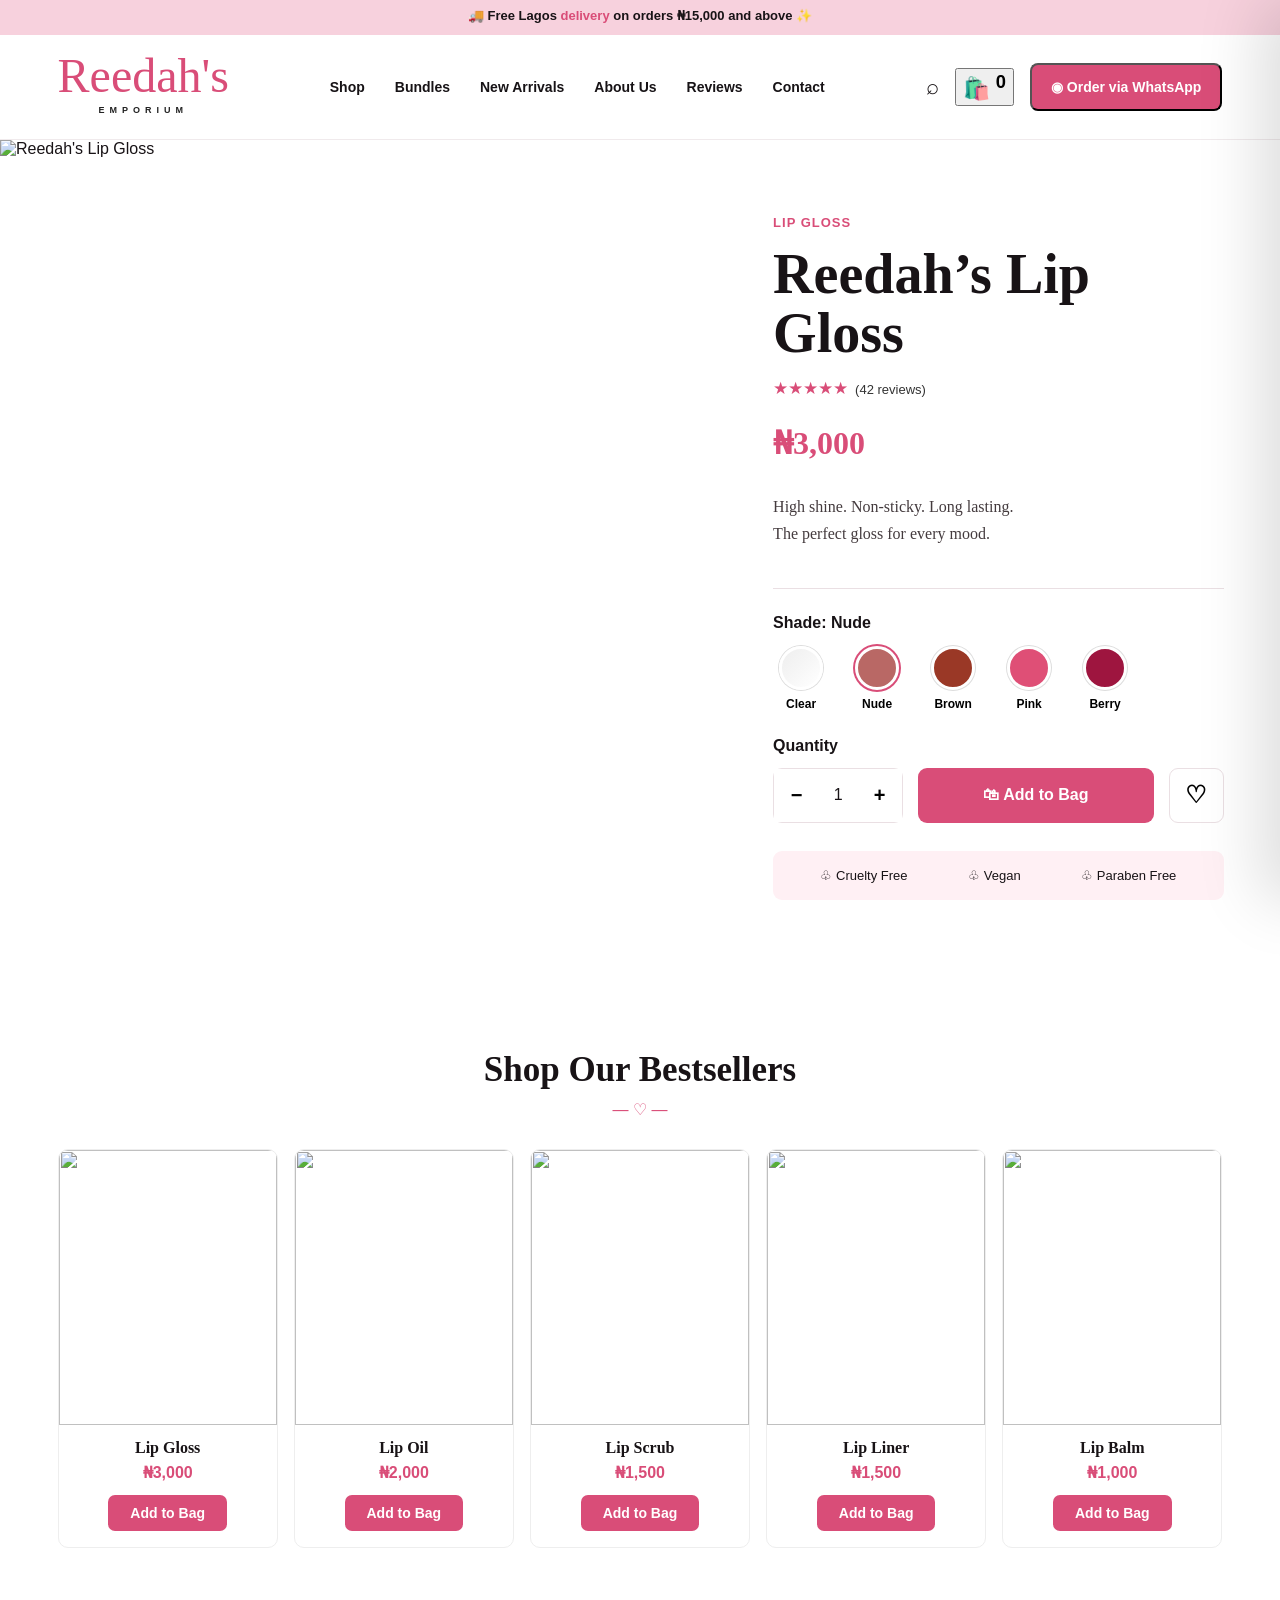
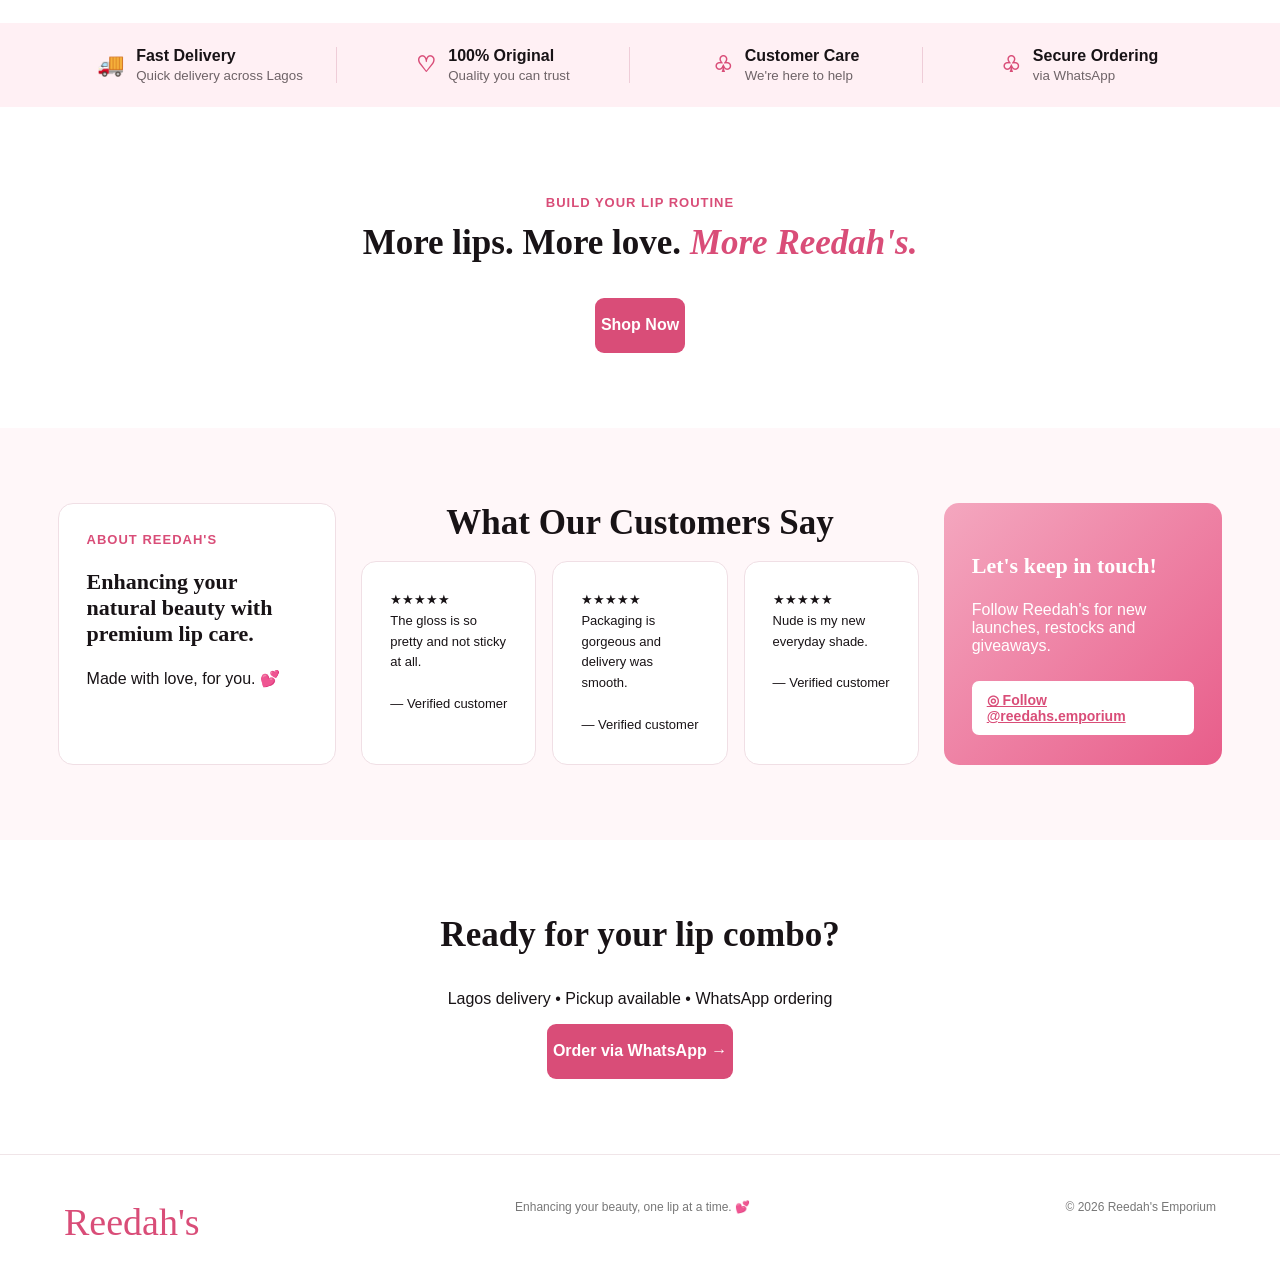
==== commit 99b3847a: "Replace old Reedah storefront with a completely new AI-designed storefront" ====
--- a/index.html
+++ b/index.html
@@ -1 +1,2 @@
-<!doctype html><html lang="en"><head><meta charset="utf-8"><meta name="viewport" content="width=device-width,initial-scale=1"><title>Reedah's Emporium</title><meta name="description" content="Reedah's Emporium — premium lip care and beauty essentials in Lagos."><style>*{box-sizing:border-box}html{scroll-behavior:smooth}body{margin:0;color:#181317;font-family:Arial,sans-serif;background:#fff}button{font:inherit;cursor:pointer}a{text-decoration:none;color:inherit}.top{height:35px;background:#f8d2df;text-align:center;padding:9px;font-size:13px;font-weight:600}.head{height:105px;display:flex;align-items:center;justify-content:space-between;padding:0 4%;border-bottom:1px solid #eee;position:sticky;top:0;background:#fffefef5;backdrop-filter:blur(10px);z-index:10}.brand{text-align:center;color:#d84f7c}.brand span{display:block;font:italic 42px Georgia,serif;line-height:.8}.brand small{display:block;color:#111;font-size:9px;letter-spacing:5px;margin-top:10px}.nav{display:flex;gap:30px;font-size:14px}.actions{display:flex;gap:12px;align-items:center}.actions button{border:0}.wa{background:#d64e7c;color:white;padding:13px 18px;border-radius:8px;font-weight:700}.bag{font-size:24px;background:none;position:relative}.count{position:absolute;top:-6px;right:-6px;width:18px;height:18px;background:#d64e7c;color:#fff;border-radius:50%;font-size:10px;display:grid;place-items:center}.hero{display:grid;grid-template-columns:57% 43%;min-height:675px}.hero-img{width:100%;height:100%;min-height:675px;object-fit:cover;display:block}.info{padding:65px 9%;display:flex;justify-content:center;flex-direction:column}.pink{color:#d64e7c;letter-spacing:1.5px;font-size:13px;font-weight:600}.info h1{font:600 54px/1.1 Georgia,serif;margin:13px 0}.stars{color:#d64e7c;font-size:18px}.stars small{color:#222;font-size:13px;margin-left:7px}.price{color:#d64e7c;font:600 29px Georgia,serif;margin:26px 0 12px}.desc{font:16px/1.6 Georgia,serif}.shade-title{margin-top:28px;font-size:14px}.shades{display:flex;gap:20px;margin-top:15px}.shade{background:none;border:0;text-align:center}.swatch{width:45px;height:45px;border-radius:50%;display:block;border:1px solid #ddd}.shade.active .swatch{outline:2px solid #d64e7c;outline-offset:2px}.shade label{display:block;font:14px Georgia,serif;margin-top:7px}.qty-label{font-size:14px;margin-top:30px}.qty{width:128px;height:45px;border:1px solid #ddd;border-radius:8px;display:flex;justify-content:space-around;align-items:center;margin-top:9px}.qty button{border:0;background:none;font-size:22px}.buy{display:flex;gap:12px;margin-top:24px}.add{height:56px;flex:1;border:0;border-radius:9px;background:#d64e7c;color:#fff;font-weight:700;font-size:16px}.heart{width:56px;border:1px solid #ddd;background:#fff;border-radius:9px;font-size:24px}.benefits{display:grid;grid-template-columns:repeat(3,1fr);background:#fff0f4;border-radius:9px;padding:18px 7px;margin-top:30px;text-align:center;font-size:12px}.section{padding:60px 4%}.title{text-align:center}.title h2{font:600 31px Georgia,serif;margin:0}.title div{color:#d64e7c;margin:12px 0 34px}.products{display:grid;grid-template-columns:repeat(5,1fr);gap:16px;max-width:1180px;margin:auto}.product{border:1px solid #eee;border-radius:9px;overflow:hidden;text-align:center;background:#fff}.product img{width:100%;aspect-ratio:1;object-fit:cover;display:block}.product-body{padding:14px}.product h3{font:600 15px Georgia,serif;margin:0 0 8px}.product-price{color:#d64e7c;font-weight:700;margin-bottom:12px}.product button{border:0;background:#d64e7c;color:#fff;border-radius:6px;padding:9px 18px;font-weight:700}.trust{background:#fff0f4;padding:24px 6%;display:grid;grid-template-columns:repeat(4,1fr)}.trust-item{display:flex;justify-content:center;gap:12px;align-items:center;border-right:1px solid #edc8d4;font-size:12px}.trust-item:last-child{border:0}.trust-item b{color:#d64e7c;font-size:23px}.trust-item strong,.trust-item small{display:block}.bundle{text-align:center;padding:70px 20px}.bundle h2{font:600 38px Georgia,serif}.bundle em{color:#d64e7c}.bundle button,.contact button{background:#d64e7c;color:#fff;border:0;border-radius:7px;padding:14px 45px;font-weight:700}.about{display:grid;grid-template-columns:1fr 1fr 1fr;align-items:center;padding:55px 8%;border-top:1px solid #eee}.about h3{font:22px/1.5 Georgia,serif}.footer-wa{display:block;margin:17px auto;background:none;border:0}.reviews{text-align:center;padding:70px 7%;background:#fff8fa}.reviews h2,.contact h2{font:38px Georgia,serif}.review-grid{display:grid;grid-template-columns:repeat(3,1fr);gap:18px;max-width:1000px;margin:auto}.review{background:#fff;border:1px solid #f0e0e5;padding:24px;border-radius:10px}.review b{display:block;margin-top:14px;font-size:12px;color:#777}.contact{text-align:center;padding:70px 20px}.contact p{color:#777}footer{display:flex;justify-content:space-between;padding:25px 7%;border-top:1px solid #eee;color:#777;font-size:12px}.drawer{position:fixed;right:-430px;top:0;width:min(430px,100%);height:100vh;background:#fff;z-index:30;padding:24px;transition:.25s;display:flex;flex-direction:column;box-shadow:-12px 0 30px #0002}.drawer.open{right:0}.drawer-head{display:flex;justify-content:space-between;border-bottom:1px solid #eee;padding-bottom:14px}.drawer-head h3{font:28px Georgia,serif;margin:0}.drawer-head button{border:0;background:none;font-size:30px}.items{overflow:auto}.item{display:grid;grid-template-columns:70px 1fr auto;gap:12px;padding:15px 0;border-bottom:1px solid #eee}.item img{width:70px;height:70px;object-fit:cover;border-radius:7px}.item small{display:block;color:#777;margin-top:4px}.remove{border:0;background:none;color:#d64e7c;font-size:12px}.drawer-bottom{margin-top:auto;border-top:1px solid #eee;padding-top:16px}.total{display:flex;justify-content:space-between;font-weight:700;margin-bottom:13px}.checkout{width:100%;padding:14px;background:#d64e7c;color:#fff;border:0;border-radius:7px;font-weight:700}.overlay{position:fixed;inset:0;background:#0006;z-index:25;display:none}.overlay.open{display:block}.modal{position:fixed;inset:0;background:#0007;z-index:40;display:none;align-items:center;justify-content:center;padding:15px}.modal.open{display:flex}.box{width:min(520px,100%);max-height:92vh;overflow:auto;background:#fff;border-radius:14px;padding:25px}.modal-head{display:flex;justify-content:space-between}.modal-head h3{font:28px Georgia,serif;margin:0}.modal-head button{border:0;background:none;font-size:28px}.field{display:grid;gap:6px;margin-top:13px;font-size:12px;font-weight:700}.field input,.field select,.field textarea{padding:11px;border:1px solid #ddd;border-radius:7px}.modal-total{display:flex;justify-content:space-between;border-block:1px solid #eee;padding:15px 0;margin:18px 0}.send{width:100%;padding:14px;border:0;background:#d64e7c;color:#fff;border-radius:7px;font-weight:700}@media(max-width:900px){.nav{display:none}.head{height:82px}.hero{grid-template-columns:1fr}.hero-img{min-height:500px}.info{padding:45px 7%}.products{grid-template-columns:repeat(2,1fr)}.trust{grid-template-columns:repeat(2,1fr);gap:15px}.trust-item{border:0}.about{grid-template-columns:1fr;text-align:center}.review-grid{grid-template-columns:1fr}}@media(max-width:560px){.head{padding:0 18px}.actions .search{display:none}.wa{padding:10px;font-size:12px}.hero-img{min-height:420px}.info h1{font-size:42px}.shades{gap:10px}.benefits{grid-template-columns:1fr}.products{gap:9px}.product-body{padding:10px 5px}.product button{padding:8px 9px;font-size:12px}.trust{padding:20px 10px}footer{display:block;text-align:center;line-height:2}}</style></head><body><div class="top">Free Lagos delivery on orders ₦15,000 and above ✨</div><header class="head"><a href="#top" class="brand"><span>Reedah's</span><small>EMPORIUM</small></a><nav class="nav"><a href="#shop">Shop</a><a href="#bundles">Bundles</a><a href="#new">New Arrivals</a><a href="#about">About Us</a><a href="#reviews">Reviews</a><a href="#contact">Contact</a></nav><div class="actions"><button class="search">⌕</button><button class="bag" onclick="openBag()">♧<span class="count" id="count">0</span></button><button class="wa" onclick="quickWA()">◉ Order via WhatsApp</button></div></header><main id="top"><section class="hero"><div><img class="hero-img" id="heroImg" src="/assets/ai-hero.svg" alt="Reedah's Lip Gloss"></div><div class="info"><div class="pink">LIP GLOSS</div><h1>Reedah's Lip Gloss</h1><div class="stars">★★★★★ <small>(42 reviews)</small></div><div class="price">₦3,000</div><p class="desc">High shine. Non-sticky. Long lasting.<br>The perfect gloss for every mood.</p><div class="shade-title">Shade: <strong id="shadeName">Nude</strong></div><div class="shades"><button class="shade active" onclick="setShade('Nude','/reedah-emporiumextracted2/images/lip-gloss-nude.jpg')"><i class="swatch" style="background:linear-gradient(135deg,#d38c82,#a64c4e)"></i><label>Nude</label></button><button class="shade" onclick="setShade('Clear','/reedah-emporiumextracted2/images/lip-gloss-clear.jpg')"><i class="swatch" style="background:linear-gradient(135deg,#fff,#ddd)"></i><label>Clear</label></button><button class="shade" onclick="setShade('Brown','/reedah-emporiumextracted2/images/lip-gloss-brown.jpg')"><i class="swatch" style="background:#8e2f1f"></i><label>Brown</label></button><button class="shade" onclick="setShade('Pink','/reedah-emporiumextracted2/images/lip-gloss-pink.jpg')"><i class="swatch" style="background:#d64e7c"></i><label>Pink</label></button><button class="shade" onclick="setShade('Berry','/reedah-emporiumextracted2/images/lip-gloss-berry.jpg')"><i class="swatch" style="background:#9f0038"></i><label>Berry</label></button></div><div class="qty-label">Quantity</div><div class="qty"><button onclick="changeQty(-1)">−</button><span id="qty">1</span><button onclick="changeQty(1)">+</button></div><div class="buy"><button class="add" onclick="addGloss()">♧ &nbsp; Add to Bag</button><button class="heart">♡</button></div><div class="benefits"><span>♧ <b>Cruelty Free</b></span><span>♧ <b>Vegan</b></span><span>♧ <b>Paraben Free</b></span></div></div></section><section id="shop" class="section"><div class="title"><h2>Shop Our Bestsellers</h2><div>— ♡ —</div></div><div class="products"><article class="product"><img src="/reedah-emporiumextracted2/images/lip-gloss-collection-1.jpeg"><div class="product-body"><h3>Lip Gloss</h3><div class="product-price">₦3,000</div><button onclick="add('Lip Gloss',3000,'/reedah-emporiumextracted2/images/lip-gloss-nude.jpg','Nude')">Add to Bag</button></div></article><article class="product"><img src="/reedah-emporiumextracted2/images/lip-gloss-collection-2.jpeg"><div class="product-body"><h3>Lip Oil</h3><div class="product-price">₦2,000</div><button onclick="add('Lip Oil',2000,'/reedah-emporiumextracted2/images/lip-gloss-collection-2.jpeg','')">Add to Bag</button></div></article><article class="product"><img src="/assets/ai-hero.svg"><div class="product-body"><h3>Lip Scrub</h3><div class="product-price">₦1,500</div><button onclick="add('Lip Scrub',1500,'/assets/ai-hero.svg','')">Add to Bag</button></div></article><article class="product"><img src="/assets/lip-liner-premium.svg"><div class="product-body"><h3>Lip Liner</h3><div class="product-price">₦1,500</div><button onclick="add('Lip Liner',1500,'/assets/lip-liner-premium.svg','')">Add to Bag</button></div></article><article class="product"><img src="/assets/lip-balm-premium.svg"><div class="product-body"><h3>Lip Balm</h3><div class="product-price">₦1,000</div><button onclick="add('Lip Balm',1000,'/assets/lip-balm-premium.svg','')">Add to Bag</button></div></article></div></section><section class="trust"><div class="trust-item"><b>♧</b><span><strong>Fast Delivery</strong><small>Quick delivery across Lagos</small></span></div><div class="trust-item"><b>♢</b><span><strong>100% Original</strong><small>Quality you can trust</small></span></div><div class="trust-item"><b>♧</b><span><strong>Customer Care</strong><small>We're here to help</small></span></div><div class="trust-item"><b>♧</b><span><strong>Secure Ordering</strong><small>via WhatsApp</small></span></div></section><section id="bundles" class="bundle"><p class="pink">BUILD YOUR LIP ROUTINE</p><h2>More lips. More love. <em>More Reedah's.</em></h2><button onclick="document.getElementById('shop').scrollIntoView()">Shop Now</button></section><section id="about" class="about"><div><div class="brand"><span>Reedah's</span><small>EMPORIUM</small></div></div><div><h3>Enhancing your beauty,<br>one lip at a time. 💕</h3></div><div><button class="footer-shop" onclick="document.getElementById('shop').scrollIntoView()">Shop Now</button><button class="footer-wa" onclick="quickWA()">◉ &nbsp; Order via WhatsApp →</button></div></section><section id="reviews" class="reviews"><p class="pink">LOVE FROM REEDAH'S GIRLS</p><h2>What our customers say</h2><div class="review-grid"><article class="review">“The gloss is so pretty and not sticky at all.”<b>— Verified customer</b></article><article class="review">“Packaging is gorgeous and delivery was smooth.”<b>— Verified customer</b></article><article class="review">“Nude is my new everyday shade.”<b>— Verified customer</b></article></div></section><section id="contact" class="contact"><h2>Ready for your lip combo?</h2><p>Lagos delivery • Pickup available • WhatsApp ordering</p><button onclick="quickWA()">Order via WhatsApp →</button></section></main><footer><span>© 2026 Reedah's Emporium</span><span>Made with love in Lagos.</span></footer><aside class="drawer" id="drawer"><div class="drawer-head"><h3>Your Bag</h3><button onclick="closeBag()">×</button></div><div class="items" id="items"></div><div class="drawer-bottom"><div class="total"><span>Total</span><strong id="total">₦0</strong></div><button class="checkout" onclick="checkout()">Continue to WhatsApp →</button></div></aside><div class="overlay" id="overlay" onclick="closeBag()"></div><div class="modal" id="modal"><div class="box"><div class="modal-head"><h3>Complete your order</h3><button onclick="closeCheckout()">×</button></div><p>We'll format your order and open WhatsApp.</p><label class="field">Full name<input id="name" placeholder="Your name"></label><label class="field">Phone number<input id="phone" placeholder="080..." inputmode="tel"></label><label class="field">Receive your order<select id="fulfil"><option>Delivery</option><option>Pickup</option></select></label><label class="field">Delivery address<textarea id="address" rows="3" placeholder="House number, street, area, Lagos"></textarea></label><label class="field">Preferred time<input id="time" placeholder="e.g. 6–9 PM"></label><label class="field">Payment method<select id="payment"><option>Transfer</option><option>Cash on delivery</option><option>Confirm on WhatsApp</option></select></label><div class="modal-total"><span>Total</span><strong id="modalTotal">₦0</strong></div><button class="send" onclick="sendWA()">Send order on WhatsApp →</button></div></div><script>const WA='2348121757186';let shadeName='Nude',shadeImg='/reedah-emporiumextracted2/images/lip-gloss-nude.jpg',quantity=1,cart=[];function setShade(n,img){shadeName=n;shadeImg=img;document.getElementById('shadeName').textContent=n;document.getElementById('heroImg').src=img;document.querySelectorAll('.shade').forEach(b=>b.classList.toggle('active',b.textContent.trim().includes(n)))}function changeQty(n){quantity=Math.max(1,quantity+n);document.getElementById('qty').textContent=quantity}function addGloss(){add('Lip Gloss',3000,shadeImg,shadeName,quantity);quantity=1;document.getElementById('qty').textContent=1}function add(name,price,img,shade='',qty=1){let key=name+shade,x=cart.find(i=>i.key===key);if(x)x.qty+=qty;else cart.push({key,name,price,img,shade,qty});render();openBag()}function render(){document.getElementById('count').textContent=cart.reduce((a,x)=>a+x.qty,0);document.getElementById('items').innerHTML=cart.length?cart.map((x,i)=>`<div class="item"><img src="${x.img}"><div><strong>${x.name}</strong>${x.shade?`<small>Shade: ${x.shade}</small>`:''}<small>Qty: ${x.qty} × ₦${x.price.toLocaleString()}</small></div><button class="remove" onclick="removeItem(${i})">Remove</button></div>`).join(''):'<p style="color:#777;padding:25px 0">Your bag is empty.</p>';document.getElementById('total').textContent='₦'+cart.reduce((a,x)=>a+x.price*x.qty,0).toLocaleString()}function removeItem(i){cart.splice(i,1);render()}function openBag(){document.getElementById('drawer').classList.add('open');document.getElementById('overlay').classList.add('open')}function closeBag(){document.getElementById('drawer').classList.remove('open');document.getElementById('overlay').classList.remove('open')}function checkout(){if(!cart.length)return;document.getElementById('modalTotal').textContent='₦'+cart.reduce((a,x)=>a+x.price*x.qty,0).toLocaleString();document.getElementById('modal').classList.add('open')}function closeCheckout(){document.getElementById('modal').classList.remove('open')}function quickWA(){window.open('https://wa.me/'+WA+'?text='+encodeURIComponent("Hi Reedah's! 💕 I'd like to place an order."),'_blank')}function sendWA(){const n=document.getElementById('name').value.trim(),p=document.getElementById('phone').value.trim(),f=document.getElementById('fulfil').value,a=document.getElementById('address').value.trim(),t=document.getElementById('time').value.trim(),pay=document.getElementById('payment').value;if(!n||!p)return alert('Please enter your name and phone number.');if(f==='Delivery'&&!a)return alert('Please enter your delivery address.');const lines=cart.map(x=>`• ${x.qty} × ${x.name}${x.shade?' — '+x.shade:''} — ₦${(x.price*x.qty).toLocaleString()}`).join('\n'),total='₦'+cart.reduce((s,x)=>s+x.price*x.qty,0).toLocaleString(),msg=`Hi Reedah's! 💕\n\nI'd like to place an order.\n\n${lines}\n\nTotal: ${total}\n\nCUSTOMER DETAILS\nName: ${n}\nPhone: ${p}\nFulfilment: ${f}\n${f==='Delivery'?'Address: '+a+'\n':''}Preferred time: ${t||'Not specified'}\nPayment: ${pay}\n\nPlease confirm my order. Thank you!`;window.open('https://wa.me/'+WA+'?text='+encodeURIComponent(msg),'_blank')}render();</script></body></html>+<!doctype html><html lang="en"><head><meta charset="utf-8"><meta name="viewport" content="width=device-width,initial-scale=1"><title>Reedah's Emporium | Lip Beauty</title><meta name="description" content="Reedah's Emporium — premium lip beauty essentials in Lagos."><style>:root{--pink:#d94d78;--pink2:#f9d9e3;--ink:#181316;--muted:#6e6367;--soft:#fff7f9;--line:#eadfe3}*{box-sizing:border-box}html{scroll-behavior:smooth}body{margin:0;color:var(--ink);font-family:Arial,sans-serif;background:#fff}.top{height:35px;background:#f7d1dd;text-align:center;padding:8px;font-size:13px;font-weight:600}header{height:105px;display:flex;align-items:center;justify-content:space-between;padding:0 4.5%;border-bottom:1px solid #f0eaec;background:#fff;position:sticky;top:0;z-index:20}.logo{font:48px cursive;color:#d94d78;line-height:.7}.logo small{display:block;font:700 9px Arial;letter-spacing:5px;color:#222;text-align:center;margin-top:13px}nav{display:flex;gap:30px;font-size:14px;font-weight:600}nav a{text-decoration:none;color:#171316}.actions{display:flex;align-items:center;gap:16px}.icon{font-size:22px}button,.btn{font:600 14px Arial;cursor:pointer}.wa{background:#d94d78;color:#fff;padding:14px 19px;border-radius:8px;text-decoration:none}.hero{display:grid;grid-template-columns:56% 44%;min-height:680px}.hero-img{width:100%;height:100%;object-fit:cover;max-height:680px}.info{padding:75px 10%;display:flex;flex-direction:column;justify-content:center}.eyebrow{font-size:13px;letter-spacing:1px;color:#d94d78;font-weight:700}h1{font:700 56px/1.05 Georgia,serif;margin:15px 0}.stars{color:#d94d78;font-size:17px}.reviews{font-size:13px;margin-left:7px;color:#333}.price{font:700 32px Georgia,serif;color:#d94d78;margin:25px 0 15px}.desc{font:16px/1.7 Georgia,serif;color:#443b3e}.divider{height:1px;background:var(--line);margin:25px 0}.shade-title{font-weight:600;margin-bottom:13px}.shades{display:flex;gap:20px;margin-bottom:25px}.shade{display:grid;justify-items:center;gap:7px;font-size:12px;background:none;border:0;cursor:pointer}.dot{width:44px;height:44px;border-radius:50%;border:3px solid #fff;box-shadow:0 0 0 1px #ddd}.shade.active .dot{box-shadow:0 0 0 2px #d94d78}.s-clear{background:linear-gradient(135deg,#eee,#fff)}.s-nude{background:#b96865}.s-brown{background:#9a3826}.s-pink{background:#df4f76}.s-berry{background:#9e153f}.buyrow{display:flex;gap:15px;align-items:center}.qty{display:flex;border:1px solid var(--line);border-radius:9px;height:55px;align-items:center}.qty button{background:white;width:45px;height:100%;font-size:20px;border:0}.qty span{width:38px;text-align:center}.add{flex:1;background:#d94d78;color:white;height:55px;border-radius:9px;font-size:16px;border:0}.heart{height:55px;width:55px;background:#fff;border:1px solid var(--line);border-radius:9px;font-size:24px}.benefits{background:#fff0f4;padding:17px;border-radius:9px;margin-top:28px;display:flex;justify-content:space-around;font-size:13px}.section{padding:75px 4.5%}.center{text-align:center}h2{font:700 35px Georgia,serif;margin:0 0 35px}.heartline{color:#d94d78;margin-top:-25px;margin-bottom:30px}.grid{display:grid;grid-template-columns:repeat(5,1fr);gap:16px}.card{border:1px solid #eee;border-radius:10px;overflow:hidden;background:#fff;text-align:center}.card img{width:100%;height:275px;object-fit:cover;display:block}.card h3{font:600 16px Georgia,serif;margin:14px 0 6px}.card .p{color:#d94d78;font-weight:700;margin-bottom:13px}.card .mini{background:#d94d78;color:#fff;padding:10px 22px;border-radius:7px;margin-bottom:16px;border:0}.trust{background:#fff0f4;padding:24px 5%;display:grid;grid-template-columns:repeat(4,1fr);gap:20px}.trust div{display:flex;gap:12px;align-items:center;justify-content:center;border-right:1px solid #efcdd8}.trust div:last-child{border:0}.trust b{color:#d94d78;font-size:22px}.trust small{display:block;color:var(--muted);margin-top:3px}.about{background:#fff7f9;display:grid;grid-template-columns:1fr 2fr 1fr;gap:25px;align-items:stretch}.panel{border:1px solid #f0dfe5;border-radius:15px;padding:28px;background:#fff}.panel h3{font:700 22px Georgia,serif}.review{font-size:13px;line-height:1.6}.pinkpanel{background:linear-gradient(135deg,#f4a7bf,#e85d8a);color:#fff;border:0}.pinkpanel .btn{display:inline-block;background:#fff;color:#d94d78;padding:11px 15px;border-radius:7px;margin-top:10px}footer{background:#fff;padding:45px 5% 20px;display:flex;justify-content:space-between;border-top:1px solid #f0e5e8;font-size:12px;color:#777}.footer-brand{color:#d94d78;font-size:38px;font-family:cursive}.cart{position:fixed;right:-430px;top:0;width:min(430px,100%);height:100vh;background:#fff;z-index:50;padding:25px;box-shadow:-20px 0 60px #0002;transition:.3s;display:flex;flex-direction:column}.cart.open{right:0}.cart-head{display:flex;justify-content:space-between;border-bottom:1px solid var(--line);padding-bottom:15px}.cart-head button{font-size:25px;background:none;border:0}.cart-items{overflow:auto}.item{padding:15px 0;border-bottom:1px solid var(--line);display:flex;justify-content:space-between;font-size:13px}.item small{display:block;color:#777;margin-top:4px}.remove{border:0;background:none;color:#d94d78}.cart-foot{margin-top:auto;border-top:1px solid var(--line);padding-top:18px}.overlay{position:fixed;inset:0;background:#0006;z-index:40;display:none}.overlay.open{display:block}.modal{position:fixed;inset:0;background:#0007;z-index:60;display:none;align-items:center;justify-content:center;padding:18px}.modal.open{display:flex}.box{width:min(520px,100%);max-height:92vh;overflow:auto;background:#fffafa;border-radius:18px;padding:26px}.box label{display:grid;gap:6px;font-size:12px;font-weight:700;margin:13px 0}.box input,.box select,.box textarea{padding:12px;border:1px solid var(--line);border-radius:9px;font:inherit}.summary{display:flex;justify-content:space-between;border-block:1px solid var(--line);padding:15px 0;margin-top:15px}@media(max-width:1000px){nav{display:none}.hero{grid-template-columns:1fr}.hero-img{height:500px}.grid{grid-template-columns:repeat(3,1fr)}.trust{grid-template-columns:repeat(2,1fr)}.about{grid-template-columns:1fr}footer{display:block;text-align:center;line-height:2.2}}@media(max-width:600px){header{height:78px}.logo{font-size:35px}.actions .icon{display:none}.wa{padding:10px 12px;font-size:12px}.hero-img{height:400px}.info{padding:45px 7%}h1{font-size:42px}.shades{gap:10px;justify-content:space-between}.dot{width:38px;height:38px}.buyrow{flex-wrap:wrap}.add{min-width:180px}.grid{grid-template-columns:1fr 1fr;gap:9px}.card img{height:190px}.trust{grid-template-columns:1fr}.trust div{border-right:0;border-bottom:1px solid #efcdd8;padding:10px}}
+</style></head><body><div class="top">🚚 Free Lagos <span style="color:#d94d78">delivery</span> on orders ₦15,000 and above ✨</div><header><a href="#top" style="text-decoration:none"><div class="logo">Reedah's<small>EMPORIUM</small></div></a><nav><a href="#shop">Shop</a><a href="#bundles">Bundles</a><a href="#new">New Arrivals</a><a href="#about">About Us</a><a href="#reviews">Reviews</a><a href="#contact">Contact</a></nav><div class="actions"><span class="icon">⌕</span><button class="icon" onclick="openCart()">🛍️ <sup id="count">0</sup></button><button class="wa" onclick="quickWA()">◉ Order via WhatsApp</button></div></header><main id="top"><section class="hero"><div class="hero-img"><img style="width:100%;height:100%;object-fit:cover" src="[data-uri]" alt="Reedah's Lip Gloss"></div><div class="info"><div class="eyebrow">LIP GLOSS</div><h1>Reedah’s Lip Gloss</h1><div><span class="stars">★★★★★</span><span class="reviews">(42 reviews)</span></div><div class="price">₦3,000</div><p class="desc">High shine. Non-sticky. Long lasting.<br>The perfect gloss for every mood.</p><div class="divider"></div><div class="shade-title">Shade: <span id="shadeName">Nude</span></div><div class="shades"><button class="shade" onclick="selectShade(this,'Clear')"><i class="dot s-clear"></i><span>Clear</span></button><button class="shade active" onclick="selectShade(this,'Nude')"><i class="dot s-nude"></i><span>Nude</span></button><button class="shade" onclick="selectShade(this,'Brown')"><i class="dot s-brown"></i><span>Brown</span></button><button class="shade" onclick="selectShade(this,'Pink')"><i class="dot s-pink"></i><span>Pink</span></button><button class="shade" onclick="selectShade(this,'Berry')"><i class="dot s-berry"></i><span>Berry</span></button></div><div class="shade-title">Quantity</div><div class="buyrow"><div class="qty"><button onclick="changeQty(-1)">−</button><span id="qty">1</span><button onclick="changeQty(1)">+</button></div><button class="add" onclick="addGloss()">🛍 Add to Bag</button><button class="heart">♡</button></div><div class="benefits"><span>♧ Cruelty Free</span><span>♧ Vegan</span><span>♧ Paraben Free</span></div></div></section><section id="shop" class="section"><div class="center"><h2>Shop Our Bestsellers</h2><div class="heartline">— ♡ —</div></div><div class="grid"><article class="card"><img src="[data-uri]"><h3>Lip Gloss</h3><div class="p">₦3,000</div><button class="mini" onclick="add('Lip Gloss',3000,'Nude')">Add to Bag</button></article><article class="card"><img src="[data-uri]"><h3>Lip Oil</h3><div class="p">₦2,000</div><button class="mini" onclick="add('Lip Oil',2000,'')">Add to Bag</button></article><article class="card"><img src="[data-uri]"><h3>Lip Scrub</h3><div class="p">₦1,500</div><button class="mini" onclick="add('Lip Scrub',1500,'')">Add to Bag</button></article><article class="card"><img src="[data-uri]"><h3>Lip Liner</h3><div class="p">₦1,500</div><button class="mini" onclick="add('Lip Liner',1500,'')">Add to Bag</button></article><article class="card"><img src="[data-uri]"><h3>Lip Balm</h3><div class="p">₦1,000</div><button class="mini" onclick="add('Lip Balm',1000,'')">Add to Bag</button></article></div></section><section class="trust"><div><b>🚚</b><span><strong>Fast Delivery</strong><small>Quick delivery across Lagos</small></span></div><div><b>♡</b><span><strong>100% Original</strong><small>Quality you can trust</small></span></div><div><b>♧</b><span><strong>Customer Care</strong><small>We're here to help</small></span></div><div><b>♧</b><span><strong>Secure Ordering</strong><small>via WhatsApp</small></span></div></section><section id="bundles" class="section center"><p class="eyebrow">BUILD YOUR LIP ROUTINE</p><h2>More lips. More love. <em style="color:#d94d78">More Reedah's.</em></h2><button class="add" style="max-width:190px" onclick="document.getElementById('shop').scrollIntoView()">Shop Now</button></section><section id="about" class="section about"><div class="panel"><div class="eyebrow">ABOUT REEDAH'S</div><h3>Enhancing your natural beauty with premium lip care.</h3><p>Made with love, for you. 💕</p></div><div id="reviews"><div class="center"><h2 style="margin-bottom:18px">What Our Customers Say</h2></div><div class="grid" style="grid-template-columns:repeat(3,1fr)"><div class="panel review">★★★★★<br>The gloss is so pretty and not sticky at all.<br><br>— Verified customer</div><div class="panel review">★★★★★<br>Packaging is gorgeous and delivery was smooth.<br><br>— Verified customer</div><div class="panel review">★★★★★<br>Nude is my new everyday shade.<br><br>— Verified customer</div></div></div><div id="new" class="panel pinkpanel"><h3>Let's keep in touch!</h3><p>Follow Reedah's for new launches, restocks and giveaways.</p><a class="btn" href="https://instagram.com/reedahs.emporium" target="_blank">◎ Follow @reedahs.emporium</a></div></section><section id="contact" class="section center"><h2>Ready for your lip combo?</h2><p>Lagos delivery • Pickup available • WhatsApp ordering</p><button class="add" style="max-width:220px" onclick="quickWA()">Order via WhatsApp →</button></section></main><footer><div class="footer-brand">Reedah's</div><div>Enhancing your beauty, one lip at a time. 💕</div><div>© 2026 Reedah's Emporium</div></footer><aside id="cart" class="cart"><div class="cart-head"><h3>Your Bag</h3><button onclick="closeCart()">×</button></div><div id="cartItems" class="cart-items"></div><div class="cart-foot"><div style="display:flex;justify-content:space-between"><span>Total</span><b id="cartTotal">₦0</b></div><button class="add" style="width:100%;margin-top:15px" onclick="checkout()">Continue to WhatsApp →</button></div></aside><div id="overlay" class="overlay" onclick="closeCart()"></div><div id="modal" class="modal"><div class="box"><div style="display:flex;justify-content:space-between"><h2 style="margin:0">Complete your order</h2><button onclick="closeCheckout()" style="background:none;border:0;font-size:25px">×</button></div><p style="color:#6e6367;font-size:13px">We'll send these details to Reedah's WhatsApp.</p><label>Full name<input id="name" placeholder="Your name"></label><label>Phone number<input id="phone" placeholder="080..."></label><label>Delivery or pickup<select id="fulfil"><option>Delivery</option><option>Pickup</option></select></label><label>Address<textarea id="address" rows="3" placeholder="House number, street, area, Lagos"></textarea></label><label>Preferred time<input id="time" placeholder="e.g. 6–9 PM"></label><label>Payment method<select id="payment"><option>Transfer</option><option>Cash on delivery</option><option>Confirm on WhatsApp</option></select></label><div class="summary"><span>Order total</span><b id="modalTotal">₦0</b></div><button class="add" style="width:100%;margin-top:15px" onclick="sendWA()">Send order on WhatsApp →</button></div></div><script>let cart=[],qty=1,shade='Nude';const naira=n=>'₦'+n.toLocaleString();function selectShade(el,n){shade=n;document.getElementById('shadeName').textContent=n;document.querySelectorAll('.shade').forEach(x=>x.classList.remove('active'));el.classList.add('active')}function changeQty(n){qty=Math.max(1,qty+n);document.getElementById('qty').textContent=qty}function addGloss(){add('Lip Gloss',3000,shade,qty);qty=1;document.getElementById('qty').textContent=1}function add(name,price,shadeOpt='',quantity=1){let key=name+shadeOpt,x=cart.find(i=>i.key===key);if(x)x.qty+=quantity;else cart.push({key,name,price,shade:shadeOpt,qty:quantity});render();openCart()}function render(){document.getElementById('count').textContent=cart.reduce((s,x)=>s+x.qty,0);document.getElementById('cartItems').innerHTML=cart.length?cart.map((x,i)=>`<div class="item"><div><strong>${x.name}</strong>${x.shade?`<small>Shade: ${x.shade}</small>`:''}<small>Qty: ${x.qty}</small></div><div>${naira(x.price*x.qty)}<br><button class="remove" onclick="removeItem(${i})">Remove</button></div></div>`).join(''):'<p style="color:#777;padding:25px 0">Your bag is empty.</p>';document.getElementById('cartTotal').textContent=naira(cart.reduce((s,x)=>s+x.price*x.qty,0))}function removeItem(i){cart.splice(i,1);render()}function openCart(){document.getElementById('cart').classList.add('open');document.getElementById('overlay').classList.add('open')}function closeCart(){document.getElementById('cart').classList.remove('open');document.getElementById('overlay').classList.remove('open')}function checkout(){if(!cart.length)return;document.getElementById('modalTotal').textContent=naira(cart.reduce((s,x)=>s+x.price*x.qty,0));document.getElementById('modal').classList.add('open')}function closeCheckout(){document.getElementById('modal').classList.remove('open')}function quickWA(){window.open('https://wa.me/2348121757186?text='+encodeURIComponent("Hi Reedah's! 💕 I'd like to place an order."),'_blank')}function sendWA(){let n=document.getElementById('name').value.trim(),p=document.getElementById('phone').value.trim(),f=document.getElementById('fulfil').value,a=document.getElementById('address').value.trim(),t=document.getElementById('time').value.trim(),pay=document.getElementById('payment').value;if(!n||!p)return alert('Please enter your name and phone number.');if(f==='Delivery'&&!a)return alert('Please enter your delivery address.');let lines=cart.map(x=>`• ${x.qty} × ${x.name}${x.shade?' — '+x.shade:''} — ${naira(x.price*x.qty)}`).join('\n'),total=naira(cart.reduce((s,x)=>s+x.price*x.qty,0)),msg=`Hi Reedah's! 💕\n\nI'd like to place an order.\n\nORDER\n${lines}\n\nTotal: ${total}\n\nCUSTOMER\nName: ${n}\nPhone: ${p}\nFulfilment: ${f}\n${f==='Delivery'?'Address: '+a+'\n':''}Preferred time: ${t||'Not specified'}\nPayment: ${pay}\n\nPlease confirm my order and next steps. Thank you!`;window.open('https://wa.me/2348121757186?text='+encodeURIComponent(msg),'_blank')}</script></body></html>
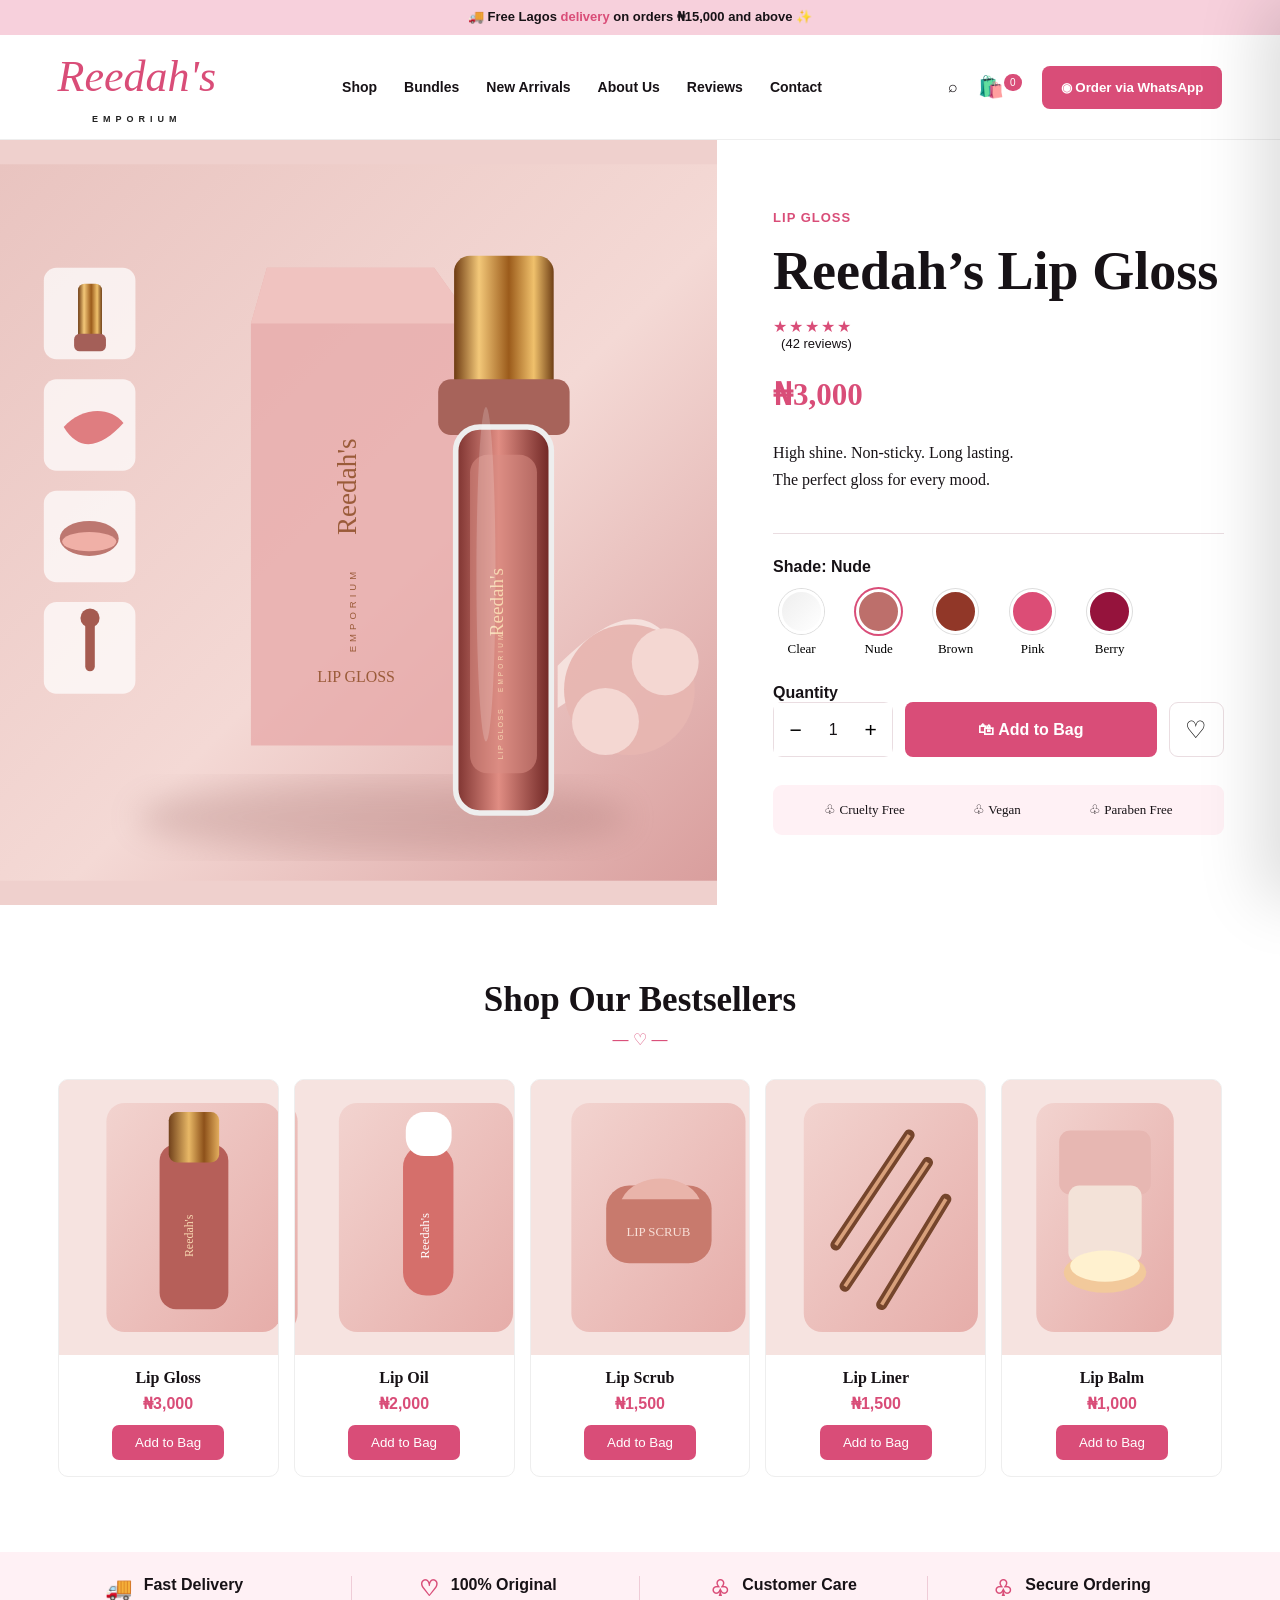
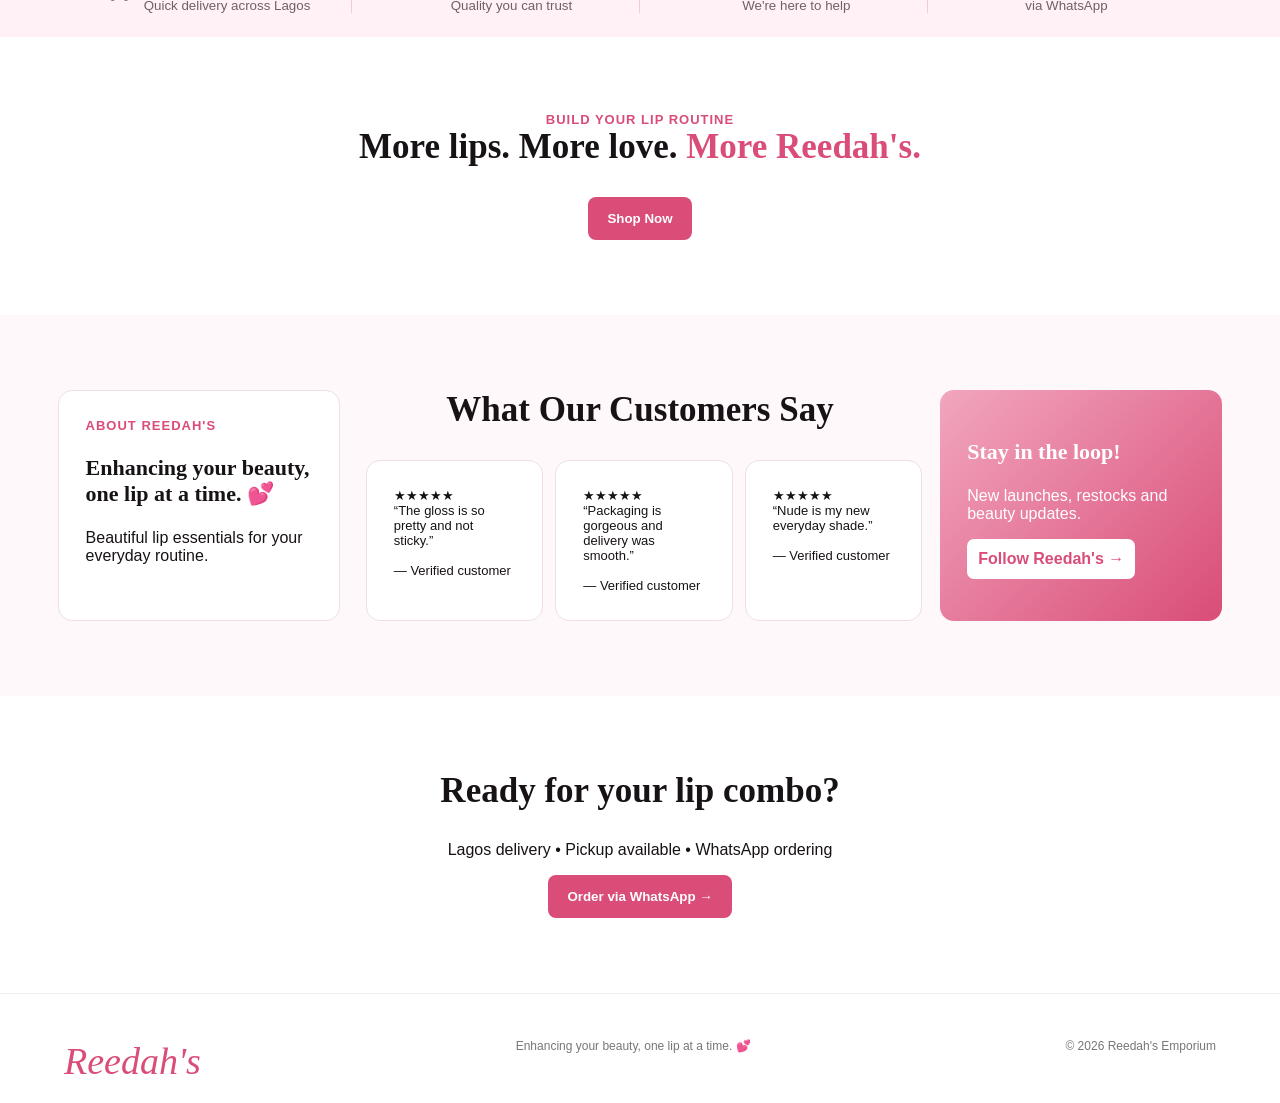
==== commit 1ca9fdc2: "Replace old Reedah storefront with reference-faithful new site using only newly created artwork" ====
--- a/index.html
+++ b/index.html
@@ -1,2 +1 @@
-<!doctype html><html lang="en"><head><meta charset="utf-8"><meta name="viewport" content="width=device-width,initial-scale=1"><title>Reedah's Emporium | Lip Beauty</title><meta name="description" content="Reedah's Emporium — premium lip beauty essentials in Lagos."><style>:root{--pink:#d94d78;--pink2:#f9d9e3;--ink:#181316;--muted:#6e6367;--soft:#fff7f9;--line:#eadfe3}*{box-sizing:border-box}html{scroll-behavior:smooth}body{margin:0;color:var(--ink);font-family:Arial,sans-serif;background:#fff}.top{height:35px;background:#f7d1dd;text-align:center;padding:8px;font-size:13px;font-weight:600}header{height:105px;display:flex;align-items:center;justify-content:space-between;padding:0 4.5%;border-bottom:1px solid #f0eaec;background:#fff;position:sticky;top:0;z-index:20}.logo{font:48px cursive;color:#d94d78;line-height:.7}.logo small{display:block;font:700 9px Arial;letter-spacing:5px;color:#222;text-align:center;margin-top:13px}nav{display:flex;gap:30px;font-size:14px;font-weight:600}nav a{text-decoration:none;color:#171316}.actions{display:flex;align-items:center;gap:16px}.icon{font-size:22px}button,.btn{font:600 14px Arial;cursor:pointer}.wa{background:#d94d78;color:#fff;padding:14px 19px;border-radius:8px;text-decoration:none}.hero{display:grid;grid-template-columns:56% 44%;min-height:680px}.hero-img{width:100%;height:100%;object-fit:cover;max-height:680px}.info{padding:75px 10%;display:flex;flex-direction:column;justify-content:center}.eyebrow{font-size:13px;letter-spacing:1px;color:#d94d78;font-weight:700}h1{font:700 56px/1.05 Georgia,serif;margin:15px 0}.stars{color:#d94d78;font-size:17px}.reviews{font-size:13px;margin-left:7px;color:#333}.price{font:700 32px Georgia,serif;color:#d94d78;margin:25px 0 15px}.desc{font:16px/1.7 Georgia,serif;color:#443b3e}.divider{height:1px;background:var(--line);margin:25px 0}.shade-title{font-weight:600;margin-bottom:13px}.shades{display:flex;gap:20px;margin-bottom:25px}.shade{display:grid;justify-items:center;gap:7px;font-size:12px;background:none;border:0;cursor:pointer}.dot{width:44px;height:44px;border-radius:50%;border:3px solid #fff;box-shadow:0 0 0 1px #ddd}.shade.active .dot{box-shadow:0 0 0 2px #d94d78}.s-clear{background:linear-gradient(135deg,#eee,#fff)}.s-nude{background:#b96865}.s-brown{background:#9a3826}.s-pink{background:#df4f76}.s-berry{background:#9e153f}.buyrow{display:flex;gap:15px;align-items:center}.qty{display:flex;border:1px solid var(--line);border-radius:9px;height:55px;align-items:center}.qty button{background:white;width:45px;height:100%;font-size:20px;border:0}.qty span{width:38px;text-align:center}.add{flex:1;background:#d94d78;color:white;height:55px;border-radius:9px;font-size:16px;border:0}.heart{height:55px;width:55px;background:#fff;border:1px solid var(--line);border-radius:9px;font-size:24px}.benefits{background:#fff0f4;padding:17px;border-radius:9px;margin-top:28px;display:flex;justify-content:space-around;font-size:13px}.section{padding:75px 4.5%}.center{text-align:center}h2{font:700 35px Georgia,serif;margin:0 0 35px}.heartline{color:#d94d78;margin-top:-25px;margin-bottom:30px}.grid{display:grid;grid-template-columns:repeat(5,1fr);gap:16px}.card{border:1px solid #eee;border-radius:10px;overflow:hidden;background:#fff;text-align:center}.card img{width:100%;height:275px;object-fit:cover;display:block}.card h3{font:600 16px Georgia,serif;margin:14px 0 6px}.card .p{color:#d94d78;font-weight:700;margin-bottom:13px}.card .mini{background:#d94d78;color:#fff;padding:10px 22px;border-radius:7px;margin-bottom:16px;border:0}.trust{background:#fff0f4;padding:24px 5%;display:grid;grid-template-columns:repeat(4,1fr);gap:20px}.trust div{display:flex;gap:12px;align-items:center;justify-content:center;border-right:1px solid #efcdd8}.trust div:last-child{border:0}.trust b{color:#d94d78;font-size:22px}.trust small{display:block;color:var(--muted);margin-top:3px}.about{background:#fff7f9;display:grid;grid-template-columns:1fr 2fr 1fr;gap:25px;align-items:stretch}.panel{border:1px solid #f0dfe5;border-radius:15px;padding:28px;background:#fff}.panel h3{font:700 22px Georgia,serif}.review{font-size:13px;line-height:1.6}.pinkpanel{background:linear-gradient(135deg,#f4a7bf,#e85d8a);color:#fff;border:0}.pinkpanel .btn{display:inline-block;background:#fff;color:#d94d78;padding:11px 15px;border-radius:7px;margin-top:10px}footer{background:#fff;padding:45px 5% 20px;display:flex;justify-content:space-between;border-top:1px solid #f0e5e8;font-size:12px;color:#777}.footer-brand{color:#d94d78;font-size:38px;font-family:cursive}.cart{position:fixed;right:-430px;top:0;width:min(430px,100%);height:100vh;background:#fff;z-index:50;padding:25px;box-shadow:-20px 0 60px #0002;transition:.3s;display:flex;flex-direction:column}.cart.open{right:0}.cart-head{display:flex;justify-content:space-between;border-bottom:1px solid var(--line);padding-bottom:15px}.cart-head button{font-size:25px;background:none;border:0}.cart-items{overflow:auto}.item{padding:15px 0;border-bottom:1px solid var(--line);display:flex;justify-content:space-between;font-size:13px}.item small{display:block;color:#777;margin-top:4px}.remove{border:0;background:none;color:#d94d78}.cart-foot{margin-top:auto;border-top:1px solid var(--line);padding-top:18px}.overlay{position:fixed;inset:0;background:#0006;z-index:40;display:none}.overlay.open{display:block}.modal{position:fixed;inset:0;background:#0007;z-index:60;display:none;align-items:center;justify-content:center;padding:18px}.modal.open{display:flex}.box{width:min(520px,100%);max-height:92vh;overflow:auto;background:#fffafa;border-radius:18px;padding:26px}.box label{display:grid;gap:6px;font-size:12px;font-weight:700;margin:13px 0}.box input,.box select,.box textarea{padding:12px;border:1px solid var(--line);border-radius:9px;font:inherit}.summary{display:flex;justify-content:space-between;border-block:1px solid var(--line);padding:15px 0;margin-top:15px}@media(max-width:1000px){nav{display:none}.hero{grid-template-columns:1fr}.hero-img{height:500px}.grid{grid-template-columns:repeat(3,1fr)}.trust{grid-template-columns:repeat(2,1fr)}.about{grid-template-columns:1fr}footer{display:block;text-align:center;line-height:2.2}}@media(max-width:600px){header{height:78px}.logo{font-size:35px}.actions .icon{display:none}.wa{padding:10px 12px;font-size:12px}.hero-img{height:400px}.info{padding:45px 7%}h1{font-size:42px}.shades{gap:10px;justify-content:space-between}.dot{width:38px;height:38px}.buyrow{flex-wrap:wrap}.add{min-width:180px}.grid{grid-template-columns:1fr 1fr;gap:9px}.card img{height:190px}.trust{grid-template-columns:1fr}.trust div{border-right:0;border-bottom:1px solid #efcdd8;padding:10px}}
-</style></head><body><div class="top">🚚 Free Lagos <span style="color:#d94d78">delivery</span> on orders ₦15,000 and above ✨</div><header><a href="#top" style="text-decoration:none"><div class="logo">Reedah's<small>EMPORIUM</small></div></a><nav><a href="#shop">Shop</a><a href="#bundles">Bundles</a><a href="#new">New Arrivals</a><a href="#about">About Us</a><a href="#reviews">Reviews</a><a href="#contact">Contact</a></nav><div class="actions"><span class="icon">⌕</span><button class="icon" onclick="openCart()">🛍️ <sup id="count">0</sup></button><button class="wa" onclick="quickWA()">◉ Order via WhatsApp</button></div></header><main id="top"><section class="hero"><div class="hero-img"><img style="width:100%;height:100%;object-fit:cover" src="[data-uri]" alt="Reedah's Lip Gloss"></div><div class="info"><div class="eyebrow">LIP GLOSS</div><h1>Reedah’s Lip Gloss</h1><div><span class="stars">★★★★★</span><span class="reviews">(42 reviews)</span></div><div class="price">₦3,000</div><p class="desc">High shine. Non-sticky. Long lasting.<br>The perfect gloss for every mood.</p><div class="divider"></div><div class="shade-title">Shade: <span id="shadeName">Nude</span></div><div class="shades"><button class="shade" onclick="selectShade(this,'Clear')"><i class="dot s-clear"></i><span>Clear</span></button><button class="shade active" onclick="selectShade(this,'Nude')"><i class="dot s-nude"></i><span>Nude</span></button><button class="shade" onclick="selectShade(this,'Brown')"><i class="dot s-brown"></i><span>Brown</span></button><button class="shade" onclick="selectShade(this,'Pink')"><i class="dot s-pink"></i><span>Pink</span></button><button class="shade" onclick="selectShade(this,'Berry')"><i class="dot s-berry"></i><span>Berry</span></button></div><div class="shade-title">Quantity</div><div class="buyrow"><div class="qty"><button onclick="changeQty(-1)">−</button><span id="qty">1</span><button onclick="changeQty(1)">+</button></div><button class="add" onclick="addGloss()">🛍 Add to Bag</button><button class="heart">♡</button></div><div class="benefits"><span>♧ Cruelty Free</span><span>♧ Vegan</span><span>♧ Paraben Free</span></div></div></section><section id="shop" class="section"><div class="center"><h2>Shop Our Bestsellers</h2><div class="heartline">— ♡ —</div></div><div class="grid"><article class="card"><img src="[data-uri]"><h3>Lip Gloss</h3><div class="p">₦3,000</div><button class="mini" onclick="add('Lip Gloss',3000,'Nude')">Add to Bag</button></article><article class="card"><img src="[data-uri]"><h3>Lip Oil</h3><div class="p">₦2,000</div><button class="mini" onclick="add('Lip Oil',2000,'')">Add to Bag</button></article><article class="card"><img src="[data-uri]"><h3>Lip Scrub</h3><div class="p">₦1,500</div><button class="mini" onclick="add('Lip Scrub',1500,'')">Add to Bag</button></article><article class="card"><img src="[data-uri]"><h3>Lip Liner</h3><div class="p">₦1,500</div><button class="mini" onclick="add('Lip Liner',1500,'')">Add to Bag</button></article><article class="card"><img src="[data-uri]"><h3>Lip Balm</h3><div class="p">₦1,000</div><button class="mini" onclick="add('Lip Balm',1000,'')">Add to Bag</button></article></div></section><section class="trust"><div><b>🚚</b><span><strong>Fast Delivery</strong><small>Quick delivery across Lagos</small></span></div><div><b>♡</b><span><strong>100% Original</strong><small>Quality you can trust</small></span></div><div><b>♧</b><span><strong>Customer Care</strong><small>We're here to help</small></span></div><div><b>♧</b><span><strong>Secure Ordering</strong><small>via WhatsApp</small></span></div></section><section id="bundles" class="section center"><p class="eyebrow">BUILD YOUR LIP ROUTINE</p><h2>More lips. More love. <em style="color:#d94d78">More Reedah's.</em></h2><button class="add" style="max-width:190px" onclick="document.getElementById('shop').scrollIntoView()">Shop Now</button></section><section id="about" class="section about"><div class="panel"><div class="eyebrow">ABOUT REEDAH'S</div><h3>Enhancing your natural beauty with premium lip care.</h3><p>Made with love, for you. 💕</p></div><div id="reviews"><div class="center"><h2 style="margin-bottom:18px">What Our Customers Say</h2></div><div class="grid" style="grid-template-columns:repeat(3,1fr)"><div class="panel review">★★★★★<br>The gloss is so pretty and not sticky at all.<br><br>— Verified customer</div><div class="panel review">★★★★★<br>Packaging is gorgeous and delivery was smooth.<br><br>— Verified customer</div><div class="panel review">★★★★★<br>Nude is my new everyday shade.<br><br>— Verified customer</div></div></div><div id="new" class="panel pinkpanel"><h3>Let's keep in touch!</h3><p>Follow Reedah's for new launches, restocks and giveaways.</p><a class="btn" href="https://instagram.com/reedahs.emporium" target="_blank">◎ Follow @reedahs.emporium</a></div></section><section id="contact" class="section center"><h2>Ready for your lip combo?</h2><p>Lagos delivery • Pickup available • WhatsApp ordering</p><button class="add" style="max-width:220px" onclick="quickWA()">Order via WhatsApp →</button></section></main><footer><div class="footer-brand">Reedah's</div><div>Enhancing your beauty, one lip at a time. 💕</div><div>© 2026 Reedah's Emporium</div></footer><aside id="cart" class="cart"><div class="cart-head"><h3>Your Bag</h3><button onclick="closeCart()">×</button></div><div id="cartItems" class="cart-items"></div><div class="cart-foot"><div style="display:flex;justify-content:space-between"><span>Total</span><b id="cartTotal">₦0</b></div><button class="add" style="width:100%;margin-top:15px" onclick="checkout()">Continue to WhatsApp →</button></div></aside><div id="overlay" class="overlay" onclick="closeCart()"></div><div id="modal" class="modal"><div class="box"><div style="display:flex;justify-content:space-between"><h2 style="margin:0">Complete your order</h2><button onclick="closeCheckout()" style="background:none;border:0;font-size:25px">×</button></div><p style="color:#6e6367;font-size:13px">We'll send these details to Reedah's WhatsApp.</p><label>Full name<input id="name" placeholder="Your name"></label><label>Phone number<input id="phone" placeholder="080..."></label><label>Delivery or pickup<select id="fulfil"><option>Delivery</option><option>Pickup</option></select></label><label>Address<textarea id="address" rows="3" placeholder="House number, street, area, Lagos"></textarea></label><label>Preferred time<input id="time" placeholder="e.g. 6–9 PM"></label><label>Payment method<select id="payment"><option>Transfer</option><option>Cash on delivery</option><option>Confirm on WhatsApp</option></select></label><div class="summary"><span>Order total</span><b id="modalTotal">₦0</b></div><button class="add" style="width:100%;margin-top:15px" onclick="sendWA()">Send order on WhatsApp →</button></div></div><script>let cart=[],qty=1,shade='Nude';const naira=n=>'₦'+n.toLocaleString();function selectShade(el,n){shade=n;document.getElementById('shadeName').textContent=n;document.querySelectorAll('.shade').forEach(x=>x.classList.remove('active'));el.classList.add('active')}function changeQty(n){qty=Math.max(1,qty+n);document.getElementById('qty').textContent=qty}function addGloss(){add('Lip Gloss',3000,shade,qty);qty=1;document.getElementById('qty').textContent=1}function add(name,price,shadeOpt='',quantity=1){let key=name+shadeOpt,x=cart.find(i=>i.key===key);if(x)x.qty+=quantity;else cart.push({key,name,price,shade:shadeOpt,qty:quantity});render();openCart()}function render(){document.getElementById('count').textContent=cart.reduce((s,x)=>s+x.qty,0);document.getElementById('cartItems').innerHTML=cart.length?cart.map((x,i)=>`<div class="item"><div><strong>${x.name}</strong>${x.shade?`<small>Shade: ${x.shade}</small>`:''}<small>Qty: ${x.qty}</small></div><div>${naira(x.price*x.qty)}<br><button class="remove" onclick="removeItem(${i})">Remove</button></div></div>`).join(''):'<p style="color:#777;padding:25px 0">Your bag is empty.</p>';document.getElementById('cartTotal').textContent=naira(cart.reduce((s,x)=>s+x.price*x.qty,0))}function removeItem(i){cart.splice(i,1);render()}function openCart(){document.getElementById('cart').classList.add('open');document.getElementById('overlay').classList.add('open')}function closeCart(){document.getElementById('cart').classList.remove('open');document.getElementById('overlay').classList.remove('open')}function checkout(){if(!cart.length)return;document.getElementById('modalTotal').textContent=naira(cart.reduce((s,x)=>s+x.price*x.qty,0));document.getElementById('modal').classList.add('open')}function closeCheckout(){document.getElementById('modal').classList.remove('open')}function quickWA(){window.open('https://wa.me/2348121757186?text='+encodeURIComponent("Hi Reedah's! 💕 I'd like to place an order."),'_blank')}function sendWA(){let n=document.getElementById('name').value.trim(),p=document.getElementById('phone').value.trim(),f=document.getElementById('fulfil').value,a=document.getElementById('address').value.trim(),t=document.getElementById('time').value.trim(),pay=document.getElementById('payment').value;if(!n||!p)return alert('Please enter your name and phone number.');if(f==='Delivery'&&!a)return alert('Please enter your delivery address.');let lines=cart.map(x=>`• ${x.qty} × ${x.name}${x.shade?' — '+x.shade:''} — ${naira(x.price*x.qty)}`).join('\n'),total=naira(cart.reduce((s,x)=>s+x.price*x.qty,0)),msg=`Hi Reedah's! 💕\n\nI'd like to place an order.\n\nORDER\n${lines}\n\nTotal: ${total}\n\nCUSTOMER\nName: ${n}\nPhone: ${p}\nFulfilment: ${f}\n${f==='Delivery'?'Address: '+a+'\n':''}Preferred time: ${t||'Not specified'}\nPayment: ${pay}\n\nPlease confirm my order and next steps. Thank you!`;window.open('https://wa.me/2348121757186?text='+encodeURIComponent(msg),'_blank')}</script></body></html>+<!doctype html><html lang="en"><head><meta charset="utf-8"><meta name="viewport" content="width=device-width,initial-scale=1"><title>Reedah's Emporium</title><style>:root{--p:#d94d78;--soft:#fff1f5;--ink:#171216;--muted:#6d6266;--line:#eadde1}*{box-sizing:border-box}html{scroll-behavior:smooth}body{margin:0;color:var(--ink);font-family:Arial,sans-serif}.top{height:35px;background:#f7d0dc;text-align:center;padding:9px;font-size:13px;font-weight:700}.top b{color:var(--p)}header{height:105px;padding:0 4.5%;display:flex;align-items:center;justify-content:space-between;border-bottom:1px solid #eee;position:sticky;top:0;background:#fff;z-index:10}.logo{color:var(--p);font:italic 44px Georgia}.logo small{display:block;color:#222;text-align:center;font:700 9px Arial;letter-spacing:5px;margin-top:12px}nav{display:flex;gap:27px;font-size:14px;font-weight:600}nav a{color:#171216;text-decoration:none}.actions{display:flex;gap:14px;align-items:center}.wa,.add{background:var(--p);color:#fff;border:0;border-radius:8px;padding:14px 19px;font-weight:700;cursor:pointer}.bag{border:0;background:#fff;font-size:21px;cursor:pointer}.bag sup{background:var(--p);color:#fff;border-radius:20px;padding:3px 6px;font-size:10px}.hero{display:grid;grid-template-columns:56% 44%;min-height:680px}.hero-art{background:#efd0cd}.hero-art img{width:100%;height:100%;display:block}.info{padding:70px 10%;display:flex;flex-direction:column;justify-content:center}.eyebrow{color:var(--p);font-size:13px;font-weight:700;letter-spacing:1px}.info h1{font:700 54px Georgia;margin:15px 0}.stars{color:var(--p);letter-spacing:2px}.reviews{font-size:13px;margin-left:8px}.price{color:var(--p);font:700 31px Georgia;margin:25px 0 10px}.desc{font:16px/1.7 Georgia}.line{height:1px;background:var(--line);margin:24px 0}.shades{display:flex;gap:20px;margin:12px 0 26px}.shade{border:0;background:none;cursor:pointer;text-align:center;font:13px Georgia}.dot{display:block;width:45px;height:45px;border-radius:50%;border:3px solid #fff;box-shadow:0 0 0 1px #ddd;margin-bottom:7px}.shade.active .dot{box-shadow:0 0 0 2px var(--p)}.clear{background:linear-gradient(135deg,#eee,#fff)}.nude{background:#bd6f6b}.brown{background:#913728}.pink{background:#dc4d76}.berry{background:#95133c}.buy{display:flex;gap:12px}.qty{height:55px;border:1px solid var(--line);border-radius:9px;display:flex;align-items:center}.qty button{width:43px;height:100%;border:0;background:#fff;font-size:21px;cursor:pointer}.qty span{width:32px;text-align:center}.buy .add{height:55px;flex:1;font-size:16px}.heart{width:55px;height:55px;border:1px solid var(--line);background:#fff;border-radius:9px;font-size:24px}.benefits{display:flex;justify-content:space-around;background:var(--soft);padding:17px;border-radius:9px;margin-top:28px;font:13px Georgia}.section{padding:75px 4.5%}.center{text-align:center}.section h2{font:700 35px Georgia;margin:0 0 30px}.products{display:grid;grid-template-columns:repeat(5,1fr);gap:15px}.card{border:1px solid #eee;border-radius:10px;overflow:hidden;text-align:center}.art{height:275px;background:#f3d7d3;overflow:hidden}.art img{width:500%;height:100%;object-fit:cover;max-width:none}.card:nth-child(1) img{transform:translateX(0)}.card:nth-child(2) img{transform:translateX(-20%)}.card:nth-child(3) img{transform:translateX(-40%)}.card:nth-child(4) img{transform:translateX(-60%)}.card:nth-child(5) img{transform:translateX(-80%)}.card h3{font:600 16px Georgia;margin:14px 0 7px}.price2{color:var(--p);font-weight:700;margin-bottom:12px}.mini{background:var(--p);color:#fff;border:0;border-radius:7px;padding:10px 23px;margin-bottom:16px;cursor:pointer}.trust{background:var(--soft);padding:24px 5%;display:grid;grid-template-columns:repeat(4,1fr)}.trust div{display:flex;justify-content:center;gap:12px;border-right:1px solid #efccd7}.trust div:last-child{border:0}.trust b{color:var(--p);font-size:22px}.trust small{display:block;color:var(--muted);margin-top:4px}.story{background:#fff8fa;display:grid;grid-template-columns:1fr 2fr 1fr;gap:18px}.panel{background:#fff;border:1px solid #efdee4;border-radius:14px;padding:27px}.panel h3{font:700 22px Georgia}.reviews{display:grid;grid-template-columns:repeat(3,1fr);gap:12px}.pinkpanel{background:linear-gradient(135deg,#f2a6be,#d94d78);color:#fff;border:0}.pinkpanel a{display:inline-block;background:#fff;color:var(--p);padding:11px;border-radius:7px;text-decoration:none;font-weight:700}footer{padding:45px 5% 20px;display:flex;justify-content:space-between;border-top:1px solid #eee;color:#777;font-size:12px}.footerlogo{color:var(--p);font:italic 38px Georgia}.cart{position:fixed;right:-430px;top:0;width:min(430px,100%);height:100vh;background:#fff;z-index:50;padding:25px;box-shadow:-20px 0 60px #0002;transition:.3s;display:flex;flex-direction:column}.cart.open{right:0}.carthead{display:flex;justify-content:space-between;border-bottom:1px solid var(--line)}.carthead button{border:0;background:none;font-size:28px}.items{overflow:auto}.item{padding:15px 0;border-bottom:1px solid var(--line);display:flex;justify-content:space-between;font-size:13px}.item small{display:block;color:#777;margin-top:4px}.remove{border:0;background:none;color:var(--p)}.cartfoot{margin-top:auto;border-top:1px solid var(--line);padding-top:18px}.overlay,.modal{position:fixed;inset:0;background:#0007;z-index:40;display:none}.overlay.open{display:block}.modal{z-index:60;align-items:center;justify-content:center;padding:18px}.modal.open{display:flex}.box{width:min(520px,100%);max-height:92vh;overflow:auto;background:#fffafa;border-radius:18px;padding:26px}.boxhead{display:flex;justify-content:space-between}.boxhead button{border:0;background:none;font-size:28px}.box label{display:grid;gap:6px;font-size:12px;font-weight:700;margin:13px 0}.box input,.box select,.box textarea{padding:12px;border:1px solid var(--line);border-radius:9px;font:inherit}.summary{display:flex;justify-content:space-between;border-block:1px solid var(--line);padding:15px 0;margin:15px 0}@media(max-width:1000px){nav{display:none}.hero{grid-template-columns:1fr}.hero-art{height:550px}.products{grid-template-columns:repeat(3,1fr)}.trust{grid-template-columns:1fr 1fr}.story{grid-template-columns:1fr}}@media(max-width:600px){header{height:80px}.logo{font-size:34px}.hero-art{height:410px}.info{padding:42px 7%}.info h1{font-size:40px}.shades{gap:8px;justify-content:space-between}.dot{width:39px;height:39px}.buy{flex-wrap:wrap}.buy .add{min-width:190px}.products{grid-template-columns:1fr 1fr}.art{height:190px}.trust{grid-template-columns:1fr}.trust div{border-right:0;border-bottom:1px solid #efccd7;padding:12px}.reviews{grid-template-columns:1fr}footer{display:block;text-align:center;line-height:2.3}}</style></head><body><div class="top">🚚 Free Lagos <b>delivery</b> on orders ₦15,000 and above ✨</div><header><a href="#home" style="text-decoration:none"><div class="logo">Reedah's<small>EMPORIUM</small></div></a><nav><a href="#shop">Shop</a><a href="#bundles">Bundles</a><a href="#new">New Arrivals</a><a href="#about">About Us</a><a href="#reviews">Reviews</a><a href="#contact">Contact</a></nav><div class="actions"><span>⌕</span><button class="bag" onclick="openCart()">🛍️<sup id="count">0</sup></button><button class="wa" onclick="quickWA()">◉ Order via WhatsApp</button></div></header><main id="home"><section class="hero"><div class="hero-art"><img src="assets/new-hero-gloss.svg" alt="Reedah's Lip Gloss"></div><div class="info"><div class="eyebrow">LIP GLOSS</div><h1>Reedah’s Lip Gloss</h1><div><span class="stars">★★★★★</span><span class="reviews">(42 reviews)</span></div><div class="price">₦3,000</div><p class="desc">High shine. Non-sticky. Long lasting.<br>The perfect gloss for every mood.</p><div class="line"></div><b>Shade: <span id="shadeName">Nude</span></b><div class="shades"><button class="shade" onclick="setShade(this,'Clear')"><i class="dot clear"></i>Clear</button><button class="shade active" onclick="setShade(this,'Nude')"><i class="dot nude"></i>Nude</button><button class="shade" onclick="setShade(this,'Brown')"><i class="dot brown"></i>Brown</button><button class="shade" onclick="setShade(this,'Pink')"><i class="dot pink"></i>Pink</button><button class="shade" onclick="setShade(this,'Berry')"><i class="dot berry"></i>Berry</button></div><b>Quantity</b><div class="buy"><div class="qty"><button onclick="change(-1)">−</button><span id="qty">1</span><button onclick="change(1)">+</button></div><button class="add" onclick="addGloss()">🛍 Add to Bag</button><button class="heart">♡</button></div><div class="benefits"><span>♧ Cruelty Free</span><span>♧ Vegan</span><span>♧ Paraben Free</span></div></div></section><section id="shop" class="section"><div class="center"><h2>Shop Our Bestsellers</h2><div style="color:var(--p);margin-top:-20px;margin-bottom:30px">— ♡ —</div></div><div class="products"><article class="card"><div class="art"><img src="assets/new-products.svg"></div><h3>Lip Gloss</h3><div class="price2">₦3,000</div><button class="mini" onclick="add('Lip Gloss',3000,'Nude')">Add to Bag</button></article><article class="card"><div class="art"><img src="assets/new-products.svg"></div><h3>Lip Oil</h3><div class="price2">₦2,000</div><button class="mini" onclick="add('Lip Oil',2000,'')">Add to Bag</button></article><article class="card"><div class="art"><img src="assets/new-products.svg"></div><h3>Lip Scrub</h3><div class="price2">₦1,500</div><button class="mini" onclick="add('Lip Scrub',1500,'')">Add to Bag</button></article><article class="card"><div class="art"><img src="assets/new-products.svg"></div><h3>Lip Liner</h3><div class="price2">₦1,500</div><button class="mini" onclick="add('Lip Liner',1500,'')">Add to Bag</button></article><article class="card"><div class="art"><img src="assets/new-products.svg"></div><h3>Lip Balm</h3><div class="price2">₦1,000</div><button class="mini" onclick="add('Lip Balm',1000,'')">Add to Bag</button></article></div></section><section class="trust"><div><b>🚚</b><span><strong>Fast Delivery</strong><small>Quick delivery across Lagos</small></span></div><div><b>♡</b><span><strong>100% Original</strong><small>Quality you can trust</small></span></div><div><b>♧</b><span><strong>Customer Care</strong><small>We're here to help</small></span></div><div><b>♧</b><span><strong>Secure Ordering</strong><small>via WhatsApp</small></span></div></section><section id="bundles" class="section center"><div class="eyebrow">BUILD YOUR LIP ROUTINE</div><h2>More lips. More love. <span style="color:var(--p)">More Reedah's.</span></h2><button class="add" onclick="document.getElementById('shop').scrollIntoView()">Shop Now</button></section><section id="about" class="section story"><div class="panel"><div class="eyebrow">ABOUT REEDAH'S</div><h3>Enhancing your beauty, one lip at a time. 💕</h3><p>Beautiful lip essentials for your everyday routine.</p></div><div id="reviews"><div class="center"><h2>What Our Customers Say</h2></div><div class="reviews"><div class="panel">★★★★★<br>“The gloss is so pretty and not sticky.”<br><br>— Verified customer</div><div class="panel">★★★★★<br>“Packaging is gorgeous and delivery was smooth.”<br><br>— Verified customer</div><div class="panel">★★★★★<br>“Nude is my new everyday shade.”<br><br>— Verified customer</div></div></div><div id="new" class="panel pinkpanel"><h3>Stay in the loop!</h3><p>New launches, restocks and beauty updates.</p><a href="https://www.tiktok.com/@reedahs_emporium" target="_blank">Follow Reedah's →</a></div></section><section id="contact" class="section center"><h2>Ready for your lip combo?</h2><p>Lagos delivery • Pickup available • WhatsApp ordering</p><button class="add" onclick="quickWA()">Order via WhatsApp →</button></section></main><footer><div class="footerlogo">Reedah's</div><div>Enhancing your beauty, one lip at a time. 💕</div><div>© 2026 Reedah's Emporium</div></footer><aside id="cart" class="cart"><div class="carthead"><h3>Your Bag</h3><button onclick="closeCart()">×</button></div><div id="items" class="items"></div><div class="cartfoot"><div style="display:flex;justify-content:space-between"><span>Total</span><b id="total">₦0</b></div><button class="add" style="width:100%;margin-top:15px" onclick="checkout()">Continue to WhatsApp →</button></div></aside><div id="overlay" class="overlay" onclick="closeCart()"></div><div id="modal" class="modal"><div class="box"><div class="boxhead"><h3>Complete your order</h3><button onclick="closeModal()">×</button></div><p style="color:#6d6266;font-size:13px">Your order will be sent directly to Reedah's on WhatsApp.</p><label>Full name<input id="name" placeholder="Your name"></label><label>Phone number<input id="phone" placeholder="080..."></label><label>Receive your order<select id="fulfil" onchange="toggleAddress()"><option>Delivery</option><option>Pickup</option></select></label><label id="addr">Delivery address<textarea id="address" rows="3" placeholder="House number, street, area, Lagos"></textarea></label><label>Preferred time<input id="time" placeholder="e.g. 6–9 PM"></label><label>Payment method<select id="payment"><option>Transfer</option><option>Cash on delivery</option><option>Confirm on WhatsApp</option></select></label><div class="summary"><span>Order total</span><b id="modalTotal">₦0</b></div><button class="add" style="width:100%" onclick="sendWA()">Send order on WhatsApp →</button></div></div><script>let cart=[],selected='Nude',q=1;const N=n=>'₦'+n.toLocaleString();function setShade(e,s){document.querySelectorAll('.shade').forEach(x=>x.classList.remove('active'));e.classList.add('active');selected=s;document.getElementById('shadeName').textContent=s}function change(n){q=Math.max(1,q+n);document.getElementById('qty').textContent=q}function add(name,price,shade=''){let x=cart.find(i=>i.name===name&&i.shade===shade);x?x.qty++:cart.push({name,price,shade,qty:1});render();openCart()}function addGloss(){let x=cart.find(i=>i.name==='Lip Gloss'&&i.shade===selected);x?x.qty+=q:cart.push({name:'Lip Gloss',price:3000,shade:selected,qty:q});q=1;document.getElementById('qty').textContent=1;render();openCart()}function render(){document.getElementById('count').textContent=cart.reduce((a,x)=>a+x.qty,0);document.getElementById('items').innerHTML=cart.length?cart.map((x,i)=>`<div class=item><div><b>${x.name}</b>${x.shade?`<small>Shade: ${x.shade}</small>`:''}<small>Qty: ${x.qty}</small></div><div>${N(x.price*x.qty)}<br><button class=remove onclick="cart.splice(${i},1);render()">Remove</button></div></div>`).join(''):'<p style="color:#777;padding:30px 0">Your bag is empty.</p>';document.getElementById('total').textContent=N(cart.reduce((a,x)=>a+x.price*x.qty,0))}function openCart(){document.getElementById('cart').classList.add('open');document.getElementById('overlay').classList.add('open')}function closeCart(){document.getElementById('cart').classList.remove('open');document.getElementById('overlay').classList.remove('open')}function checkout(){if(!cart.length)return;document.getElementById('modalTotal').textContent=N(cart.reduce((a,x)=>a+x.price*x.qty,0));document.getElementById('modal').classList.add('open')}function closeModal(){document.getElementById('modal').classList.remove('open')}function toggleAddress(){document.getElementById('addr').style.display=document.getElementById('fulfil').value==='Delivery'?'grid':'none'}function sendWA(){let name=document.getElementById('name').value.trim(),phone=document.getElementById('phone').value.trim(),f=document.getElementById('fulfil').value,a=document.getElementById('address').value.trim(),t=document.getElementById('time').value.trim(),p=document.getElementById('payment').value;if(!name||!phone||(f==='Delivery'&&!a)){alert('Please complete the required details.');return}let total=cart.reduce((s,x)=>s+x.price*x.qty,0),lines=cart.map(x=>`• ${x.qty} × ${x.name}${x.shade?' — '+x.shade:''} — ${N(x.price*x.qty)}`).join('\n');let msg=`Hi Reedah's! 💕\n\nI'd like to place an order.\n\n${lines}\n\nTotal: ${N(total)}\n\nName: ${name}\nPhone: ${phone}\nFulfilment: ${f}\n${f==='Delivery'?'Address: '+a+'\n':''}Preferred time: ${t||'Not specified'}\nPayment: ${p}\n\nPlease confirm my order.`;window.open('https://wa.me/2348121757186?text='+encodeURIComponent(msg),'_blank')}function quickWA(){window.open('https://wa.me/2348121757186?text='+encodeURIComponent("Hi Reedah's! 💕 I'd like to place an order."),'_blank')}toggleAddress();render();</script></body></html>
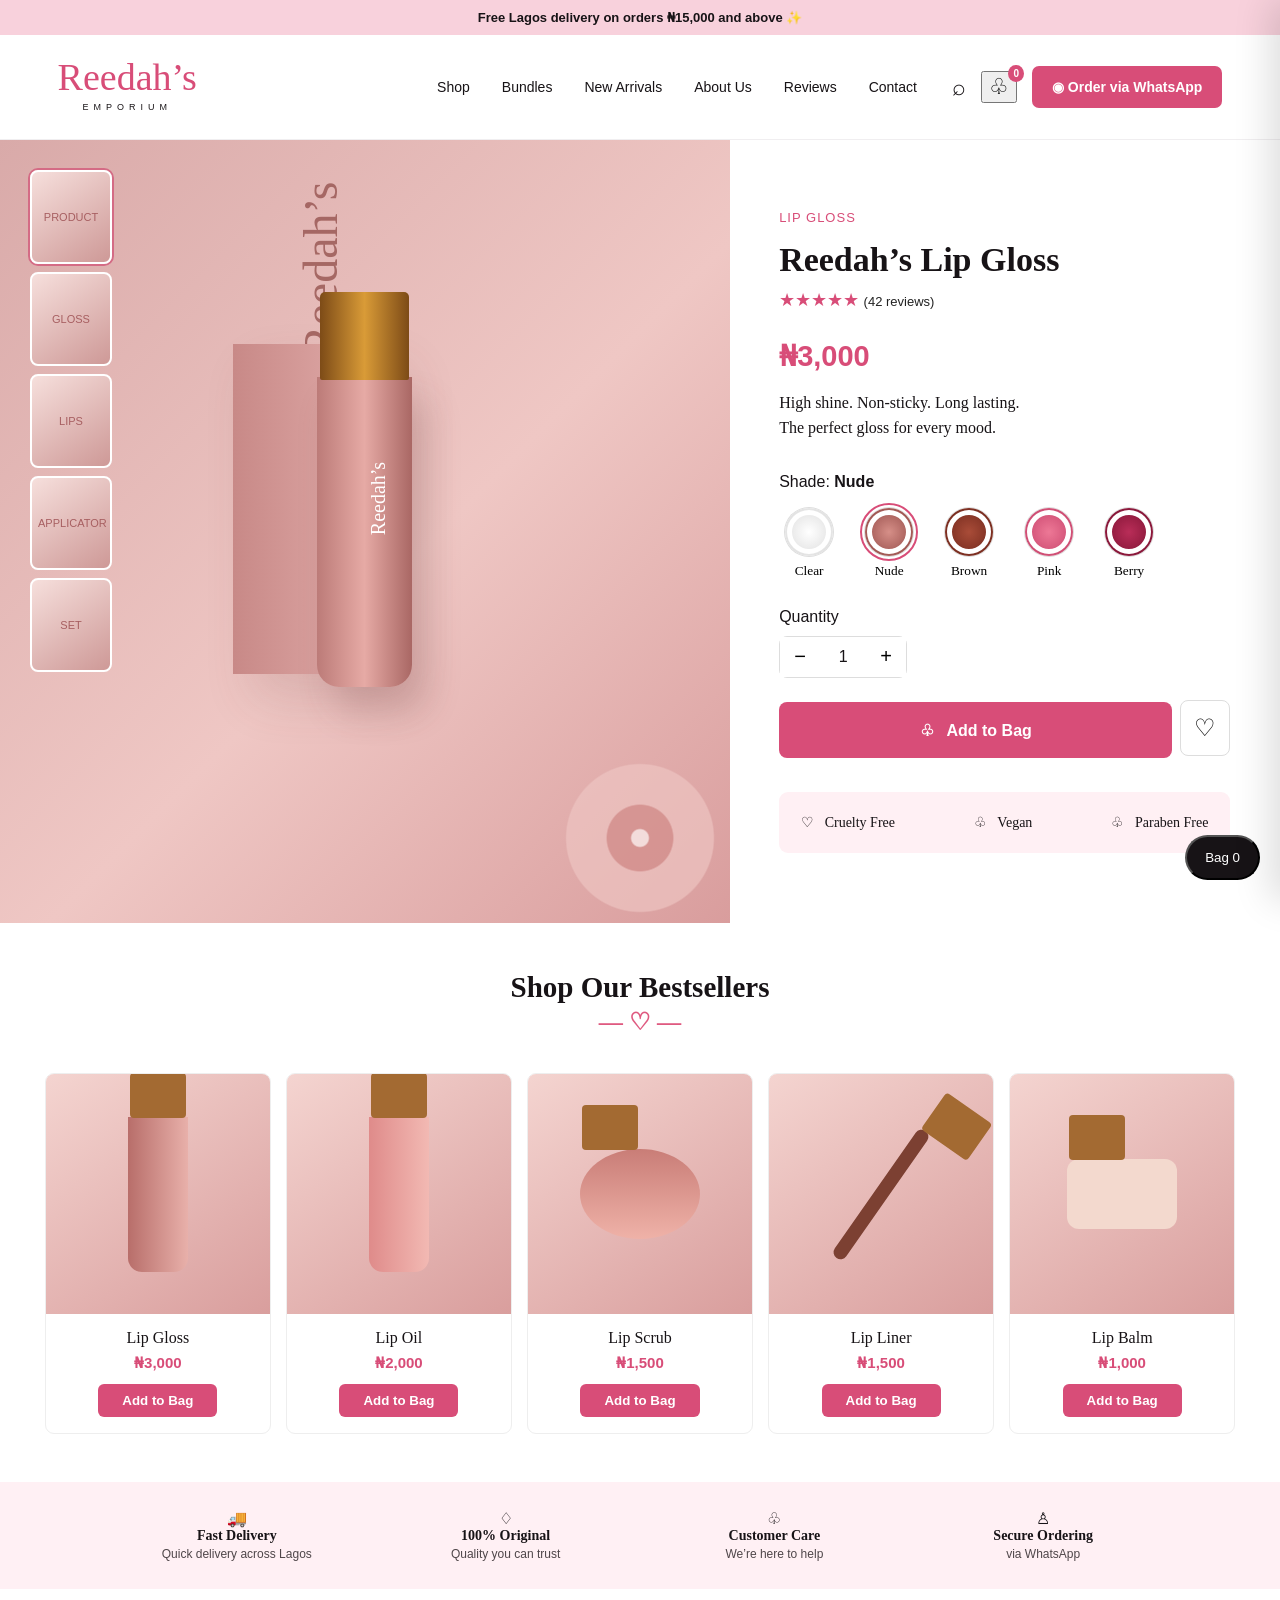
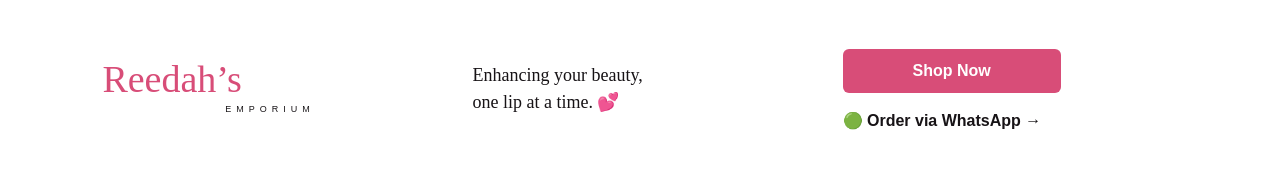
==== commit 2cf5f03d: "Rebuild Reedah Emporium from supplied reference design" ====
--- a/index.html
+++ b/index.html
@@ -1 +1 @@
-<!doctype html><html lang="en"><head><meta charset="utf-8"><meta name="viewport" content="width=device-width,initial-scale=1"><title>Reedah's Emporium</title><style>:root{--p:#d94d78;--soft:#fff1f5;--ink:#171216;--muted:#6d6266;--line:#eadde1}*{box-sizing:border-box}html{scroll-behavior:smooth}body{margin:0;color:var(--ink);font-family:Arial,sans-serif}.top{height:35px;background:#f7d0dc;text-align:center;padding:9px;font-size:13px;font-weight:700}.top b{color:var(--p)}header{height:105px;padding:0 4.5%;display:flex;align-items:center;justify-content:space-between;border-bottom:1px solid #eee;position:sticky;top:0;background:#fff;z-index:10}.logo{color:var(--p);font:italic 44px Georgia}.logo small{display:block;color:#222;text-align:center;font:700 9px Arial;letter-spacing:5px;margin-top:12px}nav{display:flex;gap:27px;font-size:14px;font-weight:600}nav a{color:#171216;text-decoration:none}.actions{display:flex;gap:14px;align-items:center}.wa,.add{background:var(--p);color:#fff;border:0;border-radius:8px;padding:14px 19px;font-weight:700;cursor:pointer}.bag{border:0;background:#fff;font-size:21px;cursor:pointer}.bag sup{background:var(--p);color:#fff;border-radius:20px;padding:3px 6px;font-size:10px}.hero{display:grid;grid-template-columns:56% 44%;min-height:680px}.hero-art{background:#efd0cd}.hero-art img{width:100%;height:100%;display:block}.info{padding:70px 10%;display:flex;flex-direction:column;justify-content:center}.eyebrow{color:var(--p);font-size:13px;font-weight:700;letter-spacing:1px}.info h1{font:700 54px Georgia;margin:15px 0}.stars{color:var(--p);letter-spacing:2px}.reviews{font-size:13px;margin-left:8px}.price{color:var(--p);font:700 31px Georgia;margin:25px 0 10px}.desc{font:16px/1.7 Georgia}.line{height:1px;background:var(--line);margin:24px 0}.shades{display:flex;gap:20px;margin:12px 0 26px}.shade{border:0;background:none;cursor:pointer;text-align:center;font:13px Georgia}.dot{display:block;width:45px;height:45px;border-radius:50%;border:3px solid #fff;box-shadow:0 0 0 1px #ddd;margin-bottom:7px}.shade.active .dot{box-shadow:0 0 0 2px var(--p)}.clear{background:linear-gradient(135deg,#eee,#fff)}.nude{background:#bd6f6b}.brown{background:#913728}.pink{background:#dc4d76}.berry{background:#95133c}.buy{display:flex;gap:12px}.qty{height:55px;border:1px solid var(--line);border-radius:9px;display:flex;align-items:center}.qty button{width:43px;height:100%;border:0;background:#fff;font-size:21px;cursor:pointer}.qty span{width:32px;text-align:center}.buy .add{height:55px;flex:1;font-size:16px}.heart{width:55px;height:55px;border:1px solid var(--line);background:#fff;border-radius:9px;font-size:24px}.benefits{display:flex;justify-content:space-around;background:var(--soft);padding:17px;border-radius:9px;margin-top:28px;font:13px Georgia}.section{padding:75px 4.5%}.center{text-align:center}.section h2{font:700 35px Georgia;margin:0 0 30px}.products{display:grid;grid-template-columns:repeat(5,1fr);gap:15px}.card{border:1px solid #eee;border-radius:10px;overflow:hidden;text-align:center}.art{height:275px;background:#f3d7d3;overflow:hidden}.art img{width:500%;height:100%;object-fit:cover;max-width:none}.card:nth-child(1) img{transform:translateX(0)}.card:nth-child(2) img{transform:translateX(-20%)}.card:nth-child(3) img{transform:translateX(-40%)}.card:nth-child(4) img{transform:translateX(-60%)}.card:nth-child(5) img{transform:translateX(-80%)}.card h3{font:600 16px Georgia;margin:14px 0 7px}.price2{color:var(--p);font-weight:700;margin-bottom:12px}.mini{background:var(--p);color:#fff;border:0;border-radius:7px;padding:10px 23px;margin-bottom:16px;cursor:pointer}.trust{background:var(--soft);padding:24px 5%;display:grid;grid-template-columns:repeat(4,1fr)}.trust div{display:flex;justify-content:center;gap:12px;border-right:1px solid #efccd7}.trust div:last-child{border:0}.trust b{color:var(--p);font-size:22px}.trust small{display:block;color:var(--muted);margin-top:4px}.story{background:#fff8fa;display:grid;grid-template-columns:1fr 2fr 1fr;gap:18px}.panel{background:#fff;border:1px solid #efdee4;border-radius:14px;padding:27px}.panel h3{font:700 22px Georgia}.reviews{display:grid;grid-template-columns:repeat(3,1fr);gap:12px}.pinkpanel{background:linear-gradient(135deg,#f2a6be,#d94d78);color:#fff;border:0}.pinkpanel a{display:inline-block;background:#fff;color:var(--p);padding:11px;border-radius:7px;text-decoration:none;font-weight:700}footer{padding:45px 5% 20px;display:flex;justify-content:space-between;border-top:1px solid #eee;color:#777;font-size:12px}.footerlogo{color:var(--p);font:italic 38px Georgia}.cart{position:fixed;right:-430px;top:0;width:min(430px,100%);height:100vh;background:#fff;z-index:50;padding:25px;box-shadow:-20px 0 60px #0002;transition:.3s;display:flex;flex-direction:column}.cart.open{right:0}.carthead{display:flex;justify-content:space-between;border-bottom:1px solid var(--line)}.carthead button{border:0;background:none;font-size:28px}.items{overflow:auto}.item{padding:15px 0;border-bottom:1px solid var(--line);display:flex;justify-content:space-between;font-size:13px}.item small{display:block;color:#777;margin-top:4px}.remove{border:0;background:none;color:var(--p)}.cartfoot{margin-top:auto;border-top:1px solid var(--line);padding-top:18px}.overlay,.modal{position:fixed;inset:0;background:#0007;z-index:40;display:none}.overlay.open{display:block}.modal{z-index:60;align-items:center;justify-content:center;padding:18px}.modal.open{display:flex}.box{width:min(520px,100%);max-height:92vh;overflow:auto;background:#fffafa;border-radius:18px;padding:26px}.boxhead{display:flex;justify-content:space-between}.boxhead button{border:0;background:none;font-size:28px}.box label{display:grid;gap:6px;font-size:12px;font-weight:700;margin:13px 0}.box input,.box select,.box textarea{padding:12px;border:1px solid var(--line);border-radius:9px;font:inherit}.summary{display:flex;justify-content:space-between;border-block:1px solid var(--line);padding:15px 0;margin:15px 0}@media(max-width:1000px){nav{display:none}.hero{grid-template-columns:1fr}.hero-art{height:550px}.products{grid-template-columns:repeat(3,1fr)}.trust{grid-template-columns:1fr 1fr}.story{grid-template-columns:1fr}}@media(max-width:600px){header{height:80px}.logo{font-size:34px}.hero-art{height:410px}.info{padding:42px 7%}.info h1{font-size:40px}.shades{gap:8px;justify-content:space-between}.dot{width:39px;height:39px}.buy{flex-wrap:wrap}.buy .add{min-width:190px}.products{grid-template-columns:1fr 1fr}.art{height:190px}.trust{grid-template-columns:1fr}.trust div{border-right:0;border-bottom:1px solid #efccd7;padding:12px}.reviews{grid-template-columns:1fr}footer{display:block;text-align:center;line-height:2.3}}</style></head><body><div class="top">🚚 Free Lagos <b>delivery</b> on orders ₦15,000 and above ✨</div><header><a href="#home" style="text-decoration:none"><div class="logo">Reedah's<small>EMPORIUM</small></div></a><nav><a href="#shop">Shop</a><a href="#bundles">Bundles</a><a href="#new">New Arrivals</a><a href="#about">About Us</a><a href="#reviews">Reviews</a><a href="#contact">Contact</a></nav><div class="actions"><span>⌕</span><button class="bag" onclick="openCart()">🛍️<sup id="count">0</sup></button><button class="wa" onclick="quickWA()">◉ Order via WhatsApp</button></div></header><main id="home"><section class="hero"><div class="hero-art"><img src="assets/new-hero-gloss.svg" alt="Reedah's Lip Gloss"></div><div class="info"><div class="eyebrow">LIP GLOSS</div><h1>Reedah’s Lip Gloss</h1><div><span class="stars">★★★★★</span><span class="reviews">(42 reviews)</span></div><div class="price">₦3,000</div><p class="desc">High shine. Non-sticky. Long lasting.<br>The perfect gloss for every mood.</p><div class="line"></div><b>Shade: <span id="shadeName">Nude</span></b><div class="shades"><button class="shade" onclick="setShade(this,'Clear')"><i class="dot clear"></i>Clear</button><button class="shade active" onclick="setShade(this,'Nude')"><i class="dot nude"></i>Nude</button><button class="shade" onclick="setShade(this,'Brown')"><i class="dot brown"></i>Brown</button><button class="shade" onclick="setShade(this,'Pink')"><i class="dot pink"></i>Pink</button><button class="shade" onclick="setShade(this,'Berry')"><i class="dot berry"></i>Berry</button></div><b>Quantity</b><div class="buy"><div class="qty"><button onclick="change(-1)">−</button><span id="qty">1</span><button onclick="change(1)">+</button></div><button class="add" onclick="addGloss()">🛍 Add to Bag</button><button class="heart">♡</button></div><div class="benefits"><span>♧ Cruelty Free</span><span>♧ Vegan</span><span>♧ Paraben Free</span></div></div></section><section id="shop" class="section"><div class="center"><h2>Shop Our Bestsellers</h2><div style="color:var(--p);margin-top:-20px;margin-bottom:30px">— ♡ —</div></div><div class="products"><article class="card"><div class="art"><img src="assets/new-products.svg"></div><h3>Lip Gloss</h3><div class="price2">₦3,000</div><button class="mini" onclick="add('Lip Gloss',3000,'Nude')">Add to Bag</button></article><article class="card"><div class="art"><img src="assets/new-products.svg"></div><h3>Lip Oil</h3><div class="price2">₦2,000</div><button class="mini" onclick="add('Lip Oil',2000,'')">Add to Bag</button></article><article class="card"><div class="art"><img src="assets/new-products.svg"></div><h3>Lip Scrub</h3><div class="price2">₦1,500</div><button class="mini" onclick="add('Lip Scrub',1500,'')">Add to Bag</button></article><article class="card"><div class="art"><img src="assets/new-products.svg"></div><h3>Lip Liner</h3><div class="price2">₦1,500</div><button class="mini" onclick="add('Lip Liner',1500,'')">Add to Bag</button></article><article class="card"><div class="art"><img src="assets/new-products.svg"></div><h3>Lip Balm</h3><div class="price2">₦1,000</div><button class="mini" onclick="add('Lip Balm',1000,'')">Add to Bag</button></article></div></section><section class="trust"><div><b>🚚</b><span><strong>Fast Delivery</strong><small>Quick delivery across Lagos</small></span></div><div><b>♡</b><span><strong>100% Original</strong><small>Quality you can trust</small></span></div><div><b>♧</b><span><strong>Customer Care</strong><small>We're here to help</small></span></div><div><b>♧</b><span><strong>Secure Ordering</strong><small>via WhatsApp</small></span></div></section><section id="bundles" class="section center"><div class="eyebrow">BUILD YOUR LIP ROUTINE</div><h2>More lips. More love. <span style="color:var(--p)">More Reedah's.</span></h2><button class="add" onclick="document.getElementById('shop').scrollIntoView()">Shop Now</button></section><section id="about" class="section story"><div class="panel"><div class="eyebrow">ABOUT REEDAH'S</div><h3>Enhancing your beauty, one lip at a time. 💕</h3><p>Beautiful lip essentials for your everyday routine.</p></div><div id="reviews"><div class="center"><h2>What Our Customers Say</h2></div><div class="reviews"><div class="panel">★★★★★<br>“The gloss is so pretty and not sticky.”<br><br>— Verified customer</div><div class="panel">★★★★★<br>“Packaging is gorgeous and delivery was smooth.”<br><br>— Verified customer</div><div class="panel">★★★★★<br>“Nude is my new everyday shade.”<br><br>— Verified customer</div></div></div><div id="new" class="panel pinkpanel"><h3>Stay in the loop!</h3><p>New launches, restocks and beauty updates.</p><a href="https://www.tiktok.com/@reedahs_emporium" target="_blank">Follow Reedah's →</a></div></section><section id="contact" class="section center"><h2>Ready for your lip combo?</h2><p>Lagos delivery • Pickup available • WhatsApp ordering</p><button class="add" onclick="quickWA()">Order via WhatsApp →</button></section></main><footer><div class="footerlogo">Reedah's</div><div>Enhancing your beauty, one lip at a time. 💕</div><div>© 2026 Reedah's Emporium</div></footer><aside id="cart" class="cart"><div class="carthead"><h3>Your Bag</h3><button onclick="closeCart()">×</button></div><div id="items" class="items"></div><div class="cartfoot"><div style="display:flex;justify-content:space-between"><span>Total</span><b id="total">₦0</b></div><button class="add" style="width:100%;margin-top:15px" onclick="checkout()">Continue to WhatsApp →</button></div></aside><div id="overlay" class="overlay" onclick="closeCart()"></div><div id="modal" class="modal"><div class="box"><div class="boxhead"><h3>Complete your order</h3><button onclick="closeModal()">×</button></div><p style="color:#6d6266;font-size:13px">Your order will be sent directly to Reedah's on WhatsApp.</p><label>Full name<input id="name" placeholder="Your name"></label><label>Phone number<input id="phone" placeholder="080..."></label><label>Receive your order<select id="fulfil" onchange="toggleAddress()"><option>Delivery</option><option>Pickup</option></select></label><label id="addr">Delivery address<textarea id="address" rows="3" placeholder="House number, street, area, Lagos"></textarea></label><label>Preferred time<input id="time" placeholder="e.g. 6–9 PM"></label><label>Payment method<select id="payment"><option>Transfer</option><option>Cash on delivery</option><option>Confirm on WhatsApp</option></select></label><div class="summary"><span>Order total</span><b id="modalTotal">₦0</b></div><button class="add" style="width:100%" onclick="sendWA()">Send order on WhatsApp →</button></div></div><script>let cart=[],selected='Nude',q=1;const N=n=>'₦'+n.toLocaleString();function setShade(e,s){document.querySelectorAll('.shade').forEach(x=>x.classList.remove('active'));e.classList.add('active');selected=s;document.getElementById('shadeName').textContent=s}function change(n){q=Math.max(1,q+n);document.getElementById('qty').textContent=q}function add(name,price,shade=''){let x=cart.find(i=>i.name===name&&i.shade===shade);x?x.qty++:cart.push({name,price,shade,qty:1});render();openCart()}function addGloss(){let x=cart.find(i=>i.name==='Lip Gloss'&&i.shade===selected);x?x.qty+=q:cart.push({name:'Lip Gloss',price:3000,shade:selected,qty:q});q=1;document.getElementById('qty').textContent=1;render();openCart()}function render(){document.getElementById('count').textContent=cart.reduce((a,x)=>a+x.qty,0);document.getElementById('items').innerHTML=cart.length?cart.map((x,i)=>`<div class=item><div><b>${x.name}</b>${x.shade?`<small>Shade: ${x.shade}</small>`:''}<small>Qty: ${x.qty}</small></div><div>${N(x.price*x.qty)}<br><button class=remove onclick="cart.splice(${i},1);render()">Remove</button></div></div>`).join(''):'<p style="color:#777;padding:30px 0">Your bag is empty.</p>';document.getElementById('total').textContent=N(cart.reduce((a,x)=>a+x.price*x.qty,0))}function openCart(){document.getElementById('cart').classList.add('open');document.getElementById('overlay').classList.add('open')}function closeCart(){document.getElementById('cart').classList.remove('open');document.getElementById('overlay').classList.remove('open')}function checkout(){if(!cart.length)return;document.getElementById('modalTotal').textContent=N(cart.reduce((a,x)=>a+x.price*x.qty,0));document.getElementById('modal').classList.add('open')}function closeModal(){document.getElementById('modal').classList.remove('open')}function toggleAddress(){document.getElementById('addr').style.display=document.getElementById('fulfil').value==='Delivery'?'grid':'none'}function sendWA(){let name=document.getElementById('name').value.trim(),phone=document.getElementById('phone').value.trim(),f=document.getElementById('fulfil').value,a=document.getElementById('address').value.trim(),t=document.getElementById('time').value.trim(),p=document.getElementById('payment').value;if(!name||!phone||(f==='Delivery'&&!a)){alert('Please complete the required details.');return}let total=cart.reduce((s,x)=>s+x.price*x.qty,0),lines=cart.map(x=>`• ${x.qty} × ${x.name}${x.shade?' — '+x.shade:''} — ${N(x.price*x.qty)}`).join('\n');let msg=`Hi Reedah's! 💕\n\nI'd like to place an order.\n\n${lines}\n\nTotal: ${N(total)}\n\nName: ${name}\nPhone: ${phone}\nFulfilment: ${f}\n${f==='Delivery'?'Address: '+a+'\n':''}Preferred time: ${t||'Not specified'}\nPayment: ${p}\n\nPlease confirm my order.`;window.open('https://wa.me/2348121757186?text='+encodeURIComponent(msg),'_blank')}function quickWA(){window.open('https://wa.me/2348121757186?text='+encodeURIComponent("Hi Reedah's! 💕 I'd like to place an order."),'_blank')}toggleAddress();render();</script></body></html>+<!doctype html><html lang="en"><head><meta charset="utf-8"><meta name="viewport" content="width=device-width,initial-scale=1"><title>Reedah’s Emporium</title><style>:root{--pink:#d84d78;--soft:#fff0f4;--ink:#171316;--muted:#665b60}*{box-sizing:border-box}body{margin:0;font-family:Arial,Helvetica,sans-serif;color:var(--ink);background:#fff}a{text-decoration:none;color:inherit}.top{height:35px;background:#f8d1dc;display:flex;align-items:center;justify-content:center;font-size:13px;font-weight:600}.nav{height:105px;display:flex;align-items:center;gap:35px;padding:0 4.5%;border-bottom:1px solid #f0eef0}.brand{margin-right:auto}.brand strong{font-family:cursive;font-size:38px;font-weight:500;color:var(--pink);display:block;line-height:.8}.brand small{display:block;letter-spacing:5px;font-size:9px;text-align:center;margin-top:10px}.navlinks{display:flex;gap:32px;font-size:14px}.actions{display:flex;align-items:center;gap:15px}.search{font-size:23px}.bag{position:relative;font-size:22px}.badge{position:absolute;right:-9px;top:-8px;background:var(--pink);color:#fff;border-radius:50%;font-size:10px;padding:3px 5px}.wa{background:var(--pink);color:#fff;padding:13px 20px;border-radius:7px;font-size:14px;font-weight:700}.hero{display:grid;grid-template-columns:57% 43%;min-height:675px}.visual{background:linear-gradient(135deg,#d9aaa9,#efc7c4 55%,#d99d9d);position:relative;display:flex;align-items:center;justify-content:center;overflow:hidden}.visual:before{content:'Reedah’s';position:absolute;left:32%;top:13%;font-family:cursive;font-size:48px;color:#9b5a56;transform:rotate(-90deg);opacity:.85}.box{position:absolute;width:155px;height:330px;background:linear-gradient(90deg,#c88987,#e4b0ae);left:32%;top:26%;box-shadow:20px 25px 45px #6c3b3a28}.bottle{position:relative;width:95px;height:310px;background:linear-gradient(90deg,#bc7b78,#e6aaa5 50%,#a96764);border-radius:0 0 22px 22px;z-index:2;box-shadow:15px 25px 35px #6c3b3a33}.cap{position:absolute;top:-85px;left:3px;width:89px;height:88px;background:linear-gradient(90deg,#7d4b17,#d99b37,#7d4b17);border-radius:5px 5px 2px 2px}.label{position:absolute;top:110px;left:25px;color:#fff;font-family:cursive;font-size:20px;transform:rotate(-90deg);white-space:nowrap}.floral{position:absolute;right:-25px;bottom:-30px;width:230px;height:230px;border-radius:50%;background:radial-gradient(circle,#fff9f7 0 5%,transparent 6%),radial-gradient(circle,#d28b88 0 20%,#efc7c4 21% 45%,transparent 46%);opacity:.65}.thumbs{position:absolute;left:30px;top:30px;display:grid;gap:8px}.thumb{width:82px;height:94px;border:2px solid white;border-radius:8px;background:linear-gradient(145deg,#f6dfdc,#ce9997);display:grid;place-items:center;color:#a75f61;font-size:11px}.thumb.active{border:2px solid #fff;box-shadow:0 0 0 2px #d46b85}.details{padding:70px 9%}.eyebrow{color:var(--pink);font-size:13px;letter-spacing:1px}.details h1{font-family:Georgia,serif;font-size:34px;margin:16px 0 10px}.stars{color:var(--pink);font-size:18px}.reviews{color:#222;font-size:13px}.price{color:var(--pink);font-size:29px;font-weight:700;margin:28px 0 18px}.desc{font-family:Georgia,serif;font-size:16px;line-height:1.55;max-width:390px}.shade-title{margin-top:32px}.shades{display:flex;gap:20px;margin:16px 0 28px}.shade{border:0;background:transparent;cursor:pointer;text-align:center;font-family:Georgia,serif}.dot{width:48px;height:48px;border-radius:50%;display:block;margin:auto auto 7px;border:2px solid transparent;box-shadow:inset 0 0 0 5px #fff,0 0 0 1px #ddd}.shade.selected .dot{outline:2px solid var(--pink);outline-offset:3px}.clear{background:radial-gradient(circle,#fff,#d9d9d9)}.nude{background:radial-gradient(circle,#d68f88,#8e4542)}.brown{background:radial-gradient(circle,#a94c38,#6b2419)}.pink{background:radial-gradient(circle,#ed7896,#c43f68)}.berry{background:radial-gradient(circle,#b92d58,#78102f)}.qty{display:flex;align-items:center;width:128px;border:1px solid #ddd;border-radius:8px;margin:10px 0 22px}.qty button{width:40px;height:40px;border:0;background:#fff;font-size:20px;cursor:pointer}.qty span{flex:1;text-align:center}.add{width:calc(100% - 58px);height:56px;background:var(--pink);color:#fff;border:0;border-radius:8px;font-size:16px;font-weight:700;cursor:pointer}.heart{width:50px;height:56px;border:1px solid #ddd;background:#fff;border-radius:8px;margin-left:8px;font-size:24px}.benefits{margin-top:34px;background:#fff0f4;padding:22px;border-radius:9px;display:flex;justify-content:space-between;font:14px Georgia,serif}.section{padding:48px 3.5%}.section h2{text-align:center;font:700 29px Georgia,serif;margin:0 0 36px}.bestsellers{display:grid;grid-template-columns:repeat(5,1fr);gap:15px}.card{border:1px solid #eee;border-radius:9px;overflow:hidden;text-align:center;padding-bottom:16px}.cardimg{height:240px;background:linear-gradient(145deg,#f4d4d0,#d99e9d);display:flex;align-items:center;justify-content:center}.mini{width:60px;height:155px;background:linear-gradient(90deg,#b86e6a,#e8b0aa);border-radius:0 0 14px 14px;position:relative}.mini:before{content:'';position:absolute;width:56px;height:45px;top:-44px;left:2px;background:#a36a32;border-radius:4px}.card h3{font:16px Georgia,serif;margin:15px 0 7px}.card .price{font-size:15px;margin:0 0 12px}.card button{background:var(--pink);color:#fff;border:0;border-radius:6px;padding:9px 24px;font-weight:700}.trust{background:#fff0f4;display:grid;grid-template-columns:repeat(4,1fr);padding:27px 8%;text-align:center}.trust strong{display:block;font:700 14px Georgia,serif}.trust span{font-size:12px;color:#4f4649}.footer{padding:55px 8%;display:grid;grid-template-columns:1fr 1fr 1fr;align-items:center;gap:35px}.footer .brand{margin:0}.footer p{font:18px Georgia,serif;line-height:1.5}.shop{background:var(--pink);color:#fff;border:0;padding:13px 70px;border-radius:6px;font-weight:700;display:block;width:max-content;margin-bottom:18px}.footerwa{font-weight:700}.cart{position:fixed;right:20px;bottom:20px;background:var(--ink);color:#fff;padding:13px 18px;border-radius:30px;z-index:20;cursor:pointer}.drawer{position:fixed;right:-420px;top:0;height:100%;width:min(420px,100%);background:#fff;z-index:30;padding:28px;box-shadow:-10px 0 35px #0002;transition:.3s}.drawer.open{right:0}.drawer h2{font:28px Georgia,serif}.item{border-bottom:1px solid #eee;padding:15px 0;display:flex;justify-content:space-between}.checkout{margin-top:25px;width:100%;background:var(--pink);color:#fff;border:0;border-radius:8px;padding:15px;font-weight:700}.modal{position:fixed;inset:0;background:#0007;z-index:40;display:none;align-items:center;justify-content:center;padding:20px}.modal.open{display:flex}.form{background:#fff;width:min(500px,100%);border-radius:15px;padding:28px}.form label{display:block;font-size:12px;font-weight:700;margin:12px 0}.form input,.form select,.form textarea{width:100%;padding:11px;border:1px solid #ddd;border-radius:7px;margin-top:6px}.close{float:right;border:0;background:none;font-size:26px}@media(max-width:900px){.navlinks{display:none}.hero{grid-template-columns:1fr}.details{padding:45px 7%}.bestsellers{grid-template-columns:repeat(2,1fr)}.trust{grid-template-columns:repeat(2,1fr);gap:25px}.footer{grid-template-columns:1fr;text-align:center}.footer .brand{margin:auto}.shop{margin:0 auto}.hero{min-height:auto}.visual{height:570px}}@media(max-width:560px){.top{font-size:11px}.nav{height:78px;padding:0 4%;gap:10px}.brand strong{font-size:28px}.brand small{font-size:7px;letter-spacing:3px}.wa{padding:10px;font-size:11px}.hero .visual{height:470px}.thumbs{left:12px}.details{padding:35px 5%}.details h1{font-size:29px}.shades{gap:10px}.dot{width:42px;height:42px}.benefits{font-size:11px;gap:8px}.bestsellers{grid-template-columns:1fr 1fr;gap:8px}.cardimg{height:175px}.section{padding:35px 3%}}</style></head><body><div class="top">Free Lagos delivery on orders ₦15,000 and above ✨</div><header class="nav"><a class="brand" href="#"><strong>Reedah’s</strong><small>EMPORIUM</small></a><nav class="navlinks"><a href="#shop">Shop</a><a href="#bundles">Bundles</a><a href="#new">New Arrivals</a><a href="#about">About Us</a><a href="#reviews">Reviews</a><a href="#contact">Contact</a></nav><div class="actions"><span class="search">⌕</span><button class="bag" onclick="openCart()">♧<b class="badge" id="count">0</b></button><a class="wa" href="https://wa.me/2348121757186" target="_blank">◉ Order via WhatsApp</a></div></header><main><section class="hero"><div class="visual"><div class="thumbs"><button class="thumb active">PRODUCT</button><button class="thumb">GLOSS</button><button class="thumb">LIPS</button><button class="thumb">APPLICATOR</button><button class="thumb">SET</button></div><div class="box"></div><div class="bottle" id="bottle"><div class="cap"></div><div class="label">Reedah’s</div></div><div class="floral"></div></div><div class="details"><div class="eyebrow">LIP GLOSS</div><h1>Reedah’s Lip Gloss</h1><div><span class="stars">★★★★★</span> <span class="reviews">(42 reviews)</span></div><div class="price">₦3,000</div><p class="desc">High shine. Non-sticky. Long lasting.<br>The perfect gloss for every mood.</p><div class="shade-title">Shade: <strong id="shadeName">Nude</strong></div><div class="shades"><button class="shade" onclick="pick('Clear',this)"><i class="dot clear"></i>Clear</button><button class="shade selected" onclick="pick('Nude',this)"><i class="dot nude"></i>Nude</button><button class="shade" onclick="pick('Brown',this)"><i class="dot brown"></i>Brown</button><button class="shade" onclick="pick('Pink',this)"><i class="dot pink"></i>Pink</button><button class="shade" onclick="pick('Berry',this)"><i class="dot berry"></i>Berry</button></div><div>Quantity</div><div class="qty"><button onclick="change(-1)">−</button><span id="qty">1</span><button onclick="change(1)">+</button></div><button class="add" onclick="addGloss()">♧ &nbsp; Add to Bag</button><button class="heart">♡</button><div class="benefits"><span>♡ &nbsp; Cruelty Free</span><span>♧ &nbsp; Vegan</span><span>♧ &nbsp; Paraben Free</span></div></div></section><section class="section" id="shop"><h2>Shop Our Bestsellers<br><small style="color:#df5a80">— ♡ —</small></h2><div class="bestsellers" id="products"></div></section><section class="trust"><div>🚚<strong>Fast Delivery</strong><span>Quick delivery across Lagos</span></div><div>♢<strong>100% Original</strong><span>Quality you can trust</span></div><div>♧<strong>Customer Care</strong><span>We’re here to help</span></div><div>♙<strong>Secure Ordering</strong><span>via WhatsApp</span></div></section><footer class="footer" id="about"><a class="brand" href="#"><strong>Reedah’s</strong><small>EMPORIUM</small></a><p>Enhancing your beauty,<br>one lip at a time. 💕</p><div id="contact"><a class="shop" href="#shop">Shop Now</a><a class="footerwa" href="https://wa.me/2348121757186" target="_blank">🟢 Order via WhatsApp →</a></div></footer></main><button class="cart" onclick="openCart()">Bag <span id="floatCount">0</span></button><aside class="drawer" id="drawer"><button class="close" onclick="closeCart()">×</button><h2>Your Bag</h2><div id="items">Your bag is empty.</div><button class="checkout" onclick="openCheckout()">Continue to WhatsApp</button></aside><div class="modal" id="modal"><div class="form"><button class="close" onclick="closeCheckout()">×</button><h2>Complete your order</h2><label>Name<input id="name" placeholder="Your full name"></label><label>Phone<input id="phone" placeholder="080..."></label><label>Receive your order<select id="fulfil" onchange="toggleAddress()"><option>Delivery</option><option>Pickup</option></select></label><label id="addrLabel">Delivery address<textarea id="address" rows="3" placeholder="Street, area, Lagos"></textarea></label><label>Preferred time<input id="time" placeholder="e.g. 6–9 PM"></label><label>Payment<select id="payment"><option>Transfer</option><option>Cash on delivery</option><option>Confirm on WhatsApp</option></select></label><button class="checkout" onclick="sendWA()">Send Order on WhatsApp →</button></div></div><script>let shade='Nude',qty=1,cart=[];const products=[['Lip Gloss','₦3,000'],['Lip Oil','₦2,000'],['Lip Scrub','₦1,500'],['Lip Liner','₦1,500'],['Lip Balm','₦1,000']];document.getElementById('products').innerHTML=products.map((p,i)=>`<article class="card"><div class="cardimg"><div class="mini" style="${i===1?'background:linear-gradient(90deg,#df8b8a,#f2b9b3)':i===2?'height:90px;width:120px;border-radius:50%;background:linear-gradient(#c97d77,#efb2a8)':i===3?'height:155px;width:14px;border-radius:10px;background:#7c4032;transform:rotate(35deg)':i===4?'height:70px;width:110px;border-radius:12px;background:#f3d9ce':''}"></div></div><h3>${p[0]}</h3><div class="price">${p[1]}</div><button onclick="quick('${p[0]}','${p[1]}')">Add to Bag</button></article>`).join('');function pick(s,b){shade=s;document.getElementById('shadeName').textContent=s;document.querySelectorAll('.shade').forEach(x=>x.classList.remove('selected'));b.classList.add('selected')}function change(n){qty=Math.max(1,qty+n);document.getElementById('qty').textContent=qty}function addGloss(){cart.push({name:'Lip Gloss',shade,qty,price:3000});render();openCart()}function quick(name,price){cart.push({name,qty:1,price:Number(price.replace(/[^0-9]/g,''))});render();openCart()}function render(){document.getElementById('count').textContent=cart.reduce((a,x)=>a+x.qty,0);document.getElementById('floatCount').textContent=cart.reduce((a,x)=>a+x.qty,0);document.getElementById('items').innerHTML=cart.length?cart.map((x,i)=>`<div class="item"><span>${x.qty} × ${x.name}${x.shade?' — '+x.shade:''}</span><b>₦${(x.price*x.qty).toLocaleString()}</b></div>`).join(''):'Your bag is empty.'}function openCart(){document.getElementById('drawer').classList.add('open')}function closeCart(){document.getElementById('drawer').classList.remove('open')}function openCheckout(){if(!cart.length)return alert('Add a product to your bag first.');document.getElementById('modal').classList.add('open')}function closeCheckout(){document.getElementById('modal').classList.remove('open')}function toggleAddress(){document.getElementById('addrLabel').style.display=document.getElementById('fulfil').value==='Delivery'?'block':'none'}function sendWA(){const name=document.getElementById('name').value.trim(),phone=document.getElementById('phone').value.trim(),f=document.getElementById('fulfil').value,a=document.getElementById('address').value.trim(),t=document.getElementById('time').value.trim(),p=document.getElementById('payment').value;if(!name||!phone)return alert('Please enter your name and phone number.');if(f==='Delivery'&&!a)return alert('Please enter your delivery address.');const lines=cart.map(x=>`• ${x.qty} × ${x.name}${x.shade?' — '+x.shade:''} — ₦${(x.price*x.qty).toLocaleString()}`).join('\n'),total=cart.reduce((s,x)=>s+x.price*x.qty,0);const msg=`Hi Reedah's! 💕\n\nI'd like to place an order.\n\n${lines}\n\nTotal: ₦${total.toLocaleString()}\n\nName: ${name}\nPhone: ${phone}\nFulfilment: ${f}\n${f==='Delivery'?'Address: '+a+'\n':''}Preferred time: ${t||'Not specified'}\nPayment: ${p}\n\nPlease confirm my order.`;window.open('https://wa.me/2348121757186?text='+encodeURIComponent(msg),'_blank')}toggleAddress();render();</script></body></html>
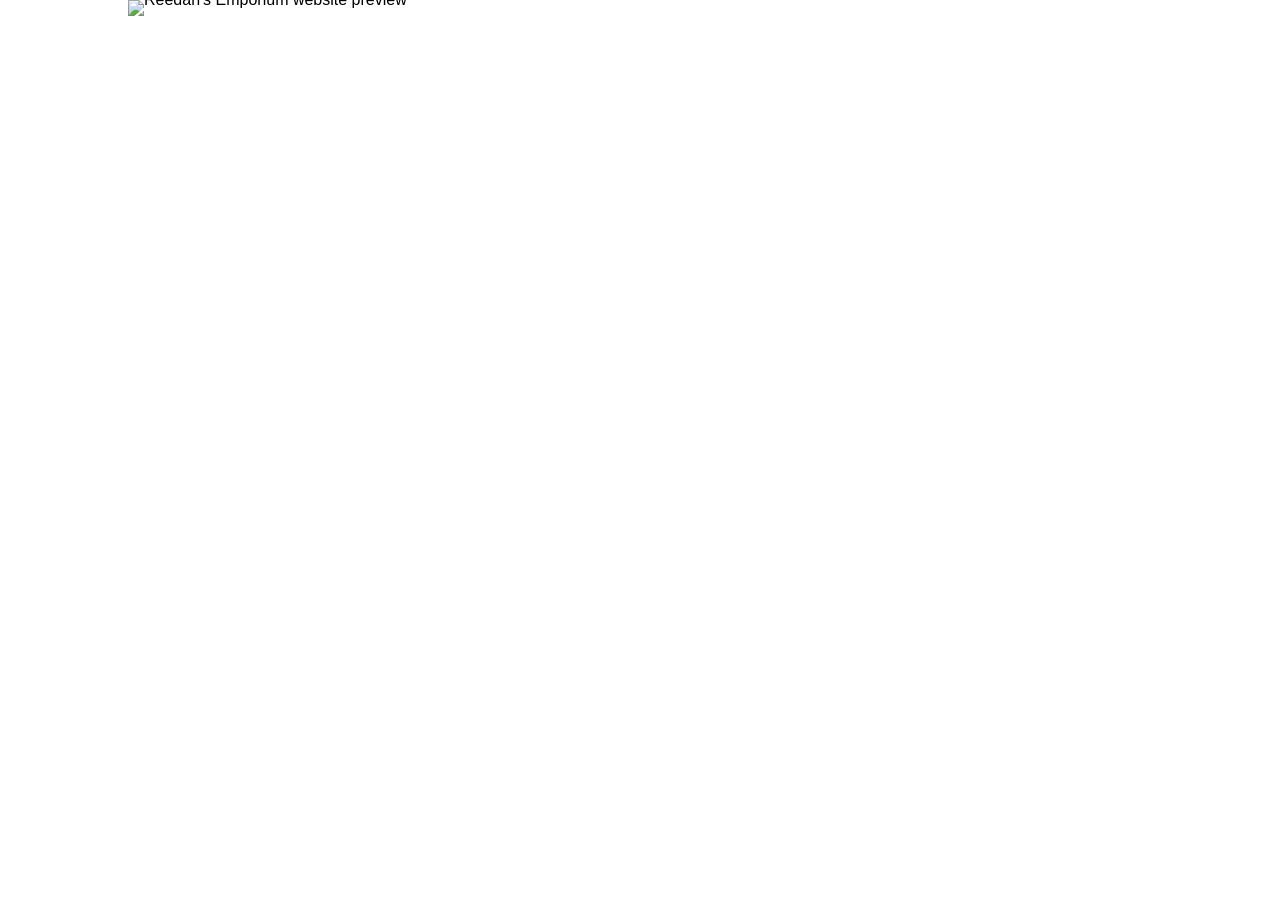
==== commit 68c217bd: "Rebuild Reedah Emporium to match supplied reference image exactly" ====
--- a/index.html
+++ b/index.html
@@ -1 +1,31 @@
-<!doctype html><html lang="en"><head><meta charset="utf-8"><meta name="viewport" content="width=device-width,initial-scale=1"><title>Reedah’s Emporium</title><style>:root{--pink:#d84d78;--soft:#fff0f4;--ink:#171316;--muted:#665b60}*{box-sizing:border-box}body{margin:0;font-family:Arial,Helvetica,sans-serif;color:var(--ink);background:#fff}a{text-decoration:none;color:inherit}.top{height:35px;background:#f8d1dc;display:flex;align-items:center;justify-content:center;font-size:13px;font-weight:600}.nav{height:105px;display:flex;align-items:center;gap:35px;padding:0 4.5%;border-bottom:1px solid #f0eef0}.brand{margin-right:auto}.brand strong{font-family:cursive;font-size:38px;font-weight:500;color:var(--pink);display:block;line-height:.8}.brand small{display:block;letter-spacing:5px;font-size:9px;text-align:center;margin-top:10px}.navlinks{display:flex;gap:32px;font-size:14px}.actions{display:flex;align-items:center;gap:15px}.search{font-size:23px}.bag{position:relative;font-size:22px}.badge{position:absolute;right:-9px;top:-8px;background:var(--pink);color:#fff;border-radius:50%;font-size:10px;padding:3px 5px}.wa{background:var(--pink);color:#fff;padding:13px 20px;border-radius:7px;font-size:14px;font-weight:700}.hero{display:grid;grid-template-columns:57% 43%;min-height:675px}.visual{background:linear-gradient(135deg,#d9aaa9,#efc7c4 55%,#d99d9d);position:relative;display:flex;align-items:center;justify-content:center;overflow:hidden}.visual:before{content:'Reedah’s';position:absolute;left:32%;top:13%;font-family:cursive;font-size:48px;color:#9b5a56;transform:rotate(-90deg);opacity:.85}.box{position:absolute;width:155px;height:330px;background:linear-gradient(90deg,#c88987,#e4b0ae);left:32%;top:26%;box-shadow:20px 25px 45px #6c3b3a28}.bottle{position:relative;width:95px;height:310px;background:linear-gradient(90deg,#bc7b78,#e6aaa5 50%,#a96764);border-radius:0 0 22px 22px;z-index:2;box-shadow:15px 25px 35px #6c3b3a33}.cap{position:absolute;top:-85px;left:3px;width:89px;height:88px;background:linear-gradient(90deg,#7d4b17,#d99b37,#7d4b17);border-radius:5px 5px 2px 2px}.label{position:absolute;top:110px;left:25px;color:#fff;font-family:cursive;font-size:20px;transform:rotate(-90deg);white-space:nowrap}.floral{position:absolute;right:-25px;bottom:-30px;width:230px;height:230px;border-radius:50%;background:radial-gradient(circle,#fff9f7 0 5%,transparent 6%),radial-gradient(circle,#d28b88 0 20%,#efc7c4 21% 45%,transparent 46%);opacity:.65}.thumbs{position:absolute;left:30px;top:30px;display:grid;gap:8px}.thumb{width:82px;height:94px;border:2px solid white;border-radius:8px;background:linear-gradient(145deg,#f6dfdc,#ce9997);display:grid;place-items:center;color:#a75f61;font-size:11px}.thumb.active{border:2px solid #fff;box-shadow:0 0 0 2px #d46b85}.details{padding:70px 9%}.eyebrow{color:var(--pink);font-size:13px;letter-spacing:1px}.details h1{font-family:Georgia,serif;font-size:34px;margin:16px 0 10px}.stars{color:var(--pink);font-size:18px}.reviews{color:#222;font-size:13px}.price{color:var(--pink);font-size:29px;font-weight:700;margin:28px 0 18px}.desc{font-family:Georgia,serif;font-size:16px;line-height:1.55;max-width:390px}.shade-title{margin-top:32px}.shades{display:flex;gap:20px;margin:16px 0 28px}.shade{border:0;background:transparent;cursor:pointer;text-align:center;font-family:Georgia,serif}.dot{width:48px;height:48px;border-radius:50%;display:block;margin:auto auto 7px;border:2px solid transparent;box-shadow:inset 0 0 0 5px #fff,0 0 0 1px #ddd}.shade.selected .dot{outline:2px solid var(--pink);outline-offset:3px}.clear{background:radial-gradient(circle,#fff,#d9d9d9)}.nude{background:radial-gradient(circle,#d68f88,#8e4542)}.brown{background:radial-gradient(circle,#a94c38,#6b2419)}.pink{background:radial-gradient(circle,#ed7896,#c43f68)}.berry{background:radial-gradient(circle,#b92d58,#78102f)}.qty{display:flex;align-items:center;width:128px;border:1px solid #ddd;border-radius:8px;margin:10px 0 22px}.qty button{width:40px;height:40px;border:0;background:#fff;font-size:20px;cursor:pointer}.qty span{flex:1;text-align:center}.add{width:calc(100% - 58px);height:56px;background:var(--pink);color:#fff;border:0;border-radius:8px;font-size:16px;font-weight:700;cursor:pointer}.heart{width:50px;height:56px;border:1px solid #ddd;background:#fff;border-radius:8px;margin-left:8px;font-size:24px}.benefits{margin-top:34px;background:#fff0f4;padding:22px;border-radius:9px;display:flex;justify-content:space-between;font:14px Georgia,serif}.section{padding:48px 3.5%}.section h2{text-align:center;font:700 29px Georgia,serif;margin:0 0 36px}.bestsellers{display:grid;grid-template-columns:repeat(5,1fr);gap:15px}.card{border:1px solid #eee;border-radius:9px;overflow:hidden;text-align:center;padding-bottom:16px}.cardimg{height:240px;background:linear-gradient(145deg,#f4d4d0,#d99e9d);display:flex;align-items:center;justify-content:center}.mini{width:60px;height:155px;background:linear-gradient(90deg,#b86e6a,#e8b0aa);border-radius:0 0 14px 14px;position:relative}.mini:before{content:'';position:absolute;width:56px;height:45px;top:-44px;left:2px;background:#a36a32;border-radius:4px}.card h3{font:16px Georgia,serif;margin:15px 0 7px}.card .price{font-size:15px;margin:0 0 12px}.card button{background:var(--pink);color:#fff;border:0;border-radius:6px;padding:9px 24px;font-weight:700}.trust{background:#fff0f4;display:grid;grid-template-columns:repeat(4,1fr);padding:27px 8%;text-align:center}.trust strong{display:block;font:700 14px Georgia,serif}.trust span{font-size:12px;color:#4f4649}.footer{padding:55px 8%;display:grid;grid-template-columns:1fr 1fr 1fr;align-items:center;gap:35px}.footer .brand{margin:0}.footer p{font:18px Georgia,serif;line-height:1.5}.shop{background:var(--pink);color:#fff;border:0;padding:13px 70px;border-radius:6px;font-weight:700;display:block;width:max-content;margin-bottom:18px}.footerwa{font-weight:700}.cart{position:fixed;right:20px;bottom:20px;background:var(--ink);color:#fff;padding:13px 18px;border-radius:30px;z-index:20;cursor:pointer}.drawer{position:fixed;right:-420px;top:0;height:100%;width:min(420px,100%);background:#fff;z-index:30;padding:28px;box-shadow:-10px 0 35px #0002;transition:.3s}.drawer.open{right:0}.drawer h2{font:28px Georgia,serif}.item{border-bottom:1px solid #eee;padding:15px 0;display:flex;justify-content:space-between}.checkout{margin-top:25px;width:100%;background:var(--pink);color:#fff;border:0;border-radius:8px;padding:15px;font-weight:700}.modal{position:fixed;inset:0;background:#0007;z-index:40;display:none;align-items:center;justify-content:center;padding:20px}.modal.open{display:flex}.form{background:#fff;width:min(500px,100%);border-radius:15px;padding:28px}.form label{display:block;font-size:12px;font-weight:700;margin:12px 0}.form input,.form select,.form textarea{width:100%;padding:11px;border:1px solid #ddd;border-radius:7px;margin-top:6px}.close{float:right;border:0;background:none;font-size:26px}@media(max-width:900px){.navlinks{display:none}.hero{grid-template-columns:1fr}.details{padding:45px 7%}.bestsellers{grid-template-columns:repeat(2,1fr)}.trust{grid-template-columns:repeat(2,1fr);gap:25px}.footer{grid-template-columns:1fr;text-align:center}.footer .brand{margin:auto}.shop{margin:0 auto}.hero{min-height:auto}.visual{height:570px}}@media(max-width:560px){.top{font-size:11px}.nav{height:78px;padding:0 4%;gap:10px}.brand strong{font-size:28px}.brand small{font-size:7px;letter-spacing:3px}.wa{padding:10px;font-size:11px}.hero .visual{height:470px}.thumbs{left:12px}.details{padding:35px 5%}.details h1{font-size:29px}.shades{gap:10px}.dot{width:42px;height:42px}.benefits{font-size:11px;gap:8px}.bestsellers{grid-template-columns:1fr 1fr;gap:8px}.cardimg{height:175px}.section{padding:35px 3%}}</style></head><body><div class="top">Free Lagos delivery on orders ₦15,000 and above ✨</div><header class="nav"><a class="brand" href="#"><strong>Reedah’s</strong><small>EMPORIUM</small></a><nav class="navlinks"><a href="#shop">Shop</a><a href="#bundles">Bundles</a><a href="#new">New Arrivals</a><a href="#about">About Us</a><a href="#reviews">Reviews</a><a href="#contact">Contact</a></nav><div class="actions"><span class="search">⌕</span><button class="bag" onclick="openCart()">♧<b class="badge" id="count">0</b></button><a class="wa" href="https://wa.me/2348121757186" target="_blank">◉ Order via WhatsApp</a></div></header><main><section class="hero"><div class="visual"><div class="thumbs"><button class="thumb active">PRODUCT</button><button class="thumb">GLOSS</button><button class="thumb">LIPS</button><button class="thumb">APPLICATOR</button><button class="thumb">SET</button></div><div class="box"></div><div class="bottle" id="bottle"><div class="cap"></div><div class="label">Reedah’s</div></div><div class="floral"></div></div><div class="details"><div class="eyebrow">LIP GLOSS</div><h1>Reedah’s Lip Gloss</h1><div><span class="stars">★★★★★</span> <span class="reviews">(42 reviews)</span></div><div class="price">₦3,000</div><p class="desc">High shine. Non-sticky. Long lasting.<br>The perfect gloss for every mood.</p><div class="shade-title">Shade: <strong id="shadeName">Nude</strong></div><div class="shades"><button class="shade" onclick="pick('Clear',this)"><i class="dot clear"></i>Clear</button><button class="shade selected" onclick="pick('Nude',this)"><i class="dot nude"></i>Nude</button><button class="shade" onclick="pick('Brown',this)"><i class="dot brown"></i>Brown</button><button class="shade" onclick="pick('Pink',this)"><i class="dot pink"></i>Pink</button><button class="shade" onclick="pick('Berry',this)"><i class="dot berry"></i>Berry</button></div><div>Quantity</div><div class="qty"><button onclick="change(-1)">−</button><span id="qty">1</span><button onclick="change(1)">+</button></div><button class="add" onclick="addGloss()">♧ &nbsp; Add to Bag</button><button class="heart">♡</button><div class="benefits"><span>♡ &nbsp; Cruelty Free</span><span>♧ &nbsp; Vegan</span><span>♧ &nbsp; Paraben Free</span></div></div></section><section class="section" id="shop"><h2>Shop Our Bestsellers<br><small style="color:#df5a80">— ♡ —</small></h2><div class="bestsellers" id="products"></div></section><section class="trust"><div>🚚<strong>Fast Delivery</strong><span>Quick delivery across Lagos</span></div><div>♢<strong>100% Original</strong><span>Quality you can trust</span></div><div>♧<strong>Customer Care</strong><span>We’re here to help</span></div><div>♙<strong>Secure Ordering</strong><span>via WhatsApp</span></div></section><footer class="footer" id="about"><a class="brand" href="#"><strong>Reedah’s</strong><small>EMPORIUM</small></a><p>Enhancing your beauty,<br>one lip at a time. 💕</p><div id="contact"><a class="shop" href="#shop">Shop Now</a><a class="footerwa" href="https://wa.me/2348121757186" target="_blank">🟢 Order via WhatsApp →</a></div></footer></main><button class="cart" onclick="openCart()">Bag <span id="floatCount">0</span></button><aside class="drawer" id="drawer"><button class="close" onclick="closeCart()">×</button><h2>Your Bag</h2><div id="items">Your bag is empty.</div><button class="checkout" onclick="openCheckout()">Continue to WhatsApp</button></aside><div class="modal" id="modal"><div class="form"><button class="close" onclick="closeCheckout()">×</button><h2>Complete your order</h2><label>Name<input id="name" placeholder="Your full name"></label><label>Phone<input id="phone" placeholder="080..."></label><label>Receive your order<select id="fulfil" onchange="toggleAddress()"><option>Delivery</option><option>Pickup</option></select></label><label id="addrLabel">Delivery address<textarea id="address" rows="3" placeholder="Street, area, Lagos"></textarea></label><label>Preferred time<input id="time" placeholder="e.g. 6–9 PM"></label><label>Payment<select id="payment"><option>Transfer</option><option>Cash on delivery</option><option>Confirm on WhatsApp</option></select></label><button class="checkout" onclick="sendWA()">Send Order on WhatsApp →</button></div></div><script>let shade='Nude',qty=1,cart=[];const products=[['Lip Gloss','₦3,000'],['Lip Oil','₦2,000'],['Lip Scrub','₦1,500'],['Lip Liner','₦1,500'],['Lip Balm','₦1,000']];document.getElementById('products').innerHTML=products.map((p,i)=>`<article class="card"><div class="cardimg"><div class="mini" style="${i===1?'background:linear-gradient(90deg,#df8b8a,#f2b9b3)':i===2?'height:90px;width:120px;border-radius:50%;background:linear-gradient(#c97d77,#efb2a8)':i===3?'height:155px;width:14px;border-radius:10px;background:#7c4032;transform:rotate(35deg)':i===4?'height:70px;width:110px;border-radius:12px;background:#f3d9ce':''}"></div></div><h3>${p[0]}</h3><div class="price">${p[1]}</div><button onclick="quick('${p[0]}','${p[1]}')">Add to Bag</button></article>`).join('');function pick(s,b){shade=s;document.getElementById('shadeName').textContent=s;document.querySelectorAll('.shade').forEach(x=>x.classList.remove('selected'));b.classList.add('selected')}function change(n){qty=Math.max(1,qty+n);document.getElementById('qty').textContent=qty}function addGloss(){cart.push({name:'Lip Gloss',shade,qty,price:3000});render();openCart()}function quick(name,price){cart.push({name,qty:1,price:Number(price.replace(/[^0-9]/g,''))});render();openCart()}function render(){document.getElementById('count').textContent=cart.reduce((a,x)=>a+x.qty,0);document.getElementById('floatCount').textContent=cart.reduce((a,x)=>a+x.qty,0);document.getElementById('items').innerHTML=cart.length?cart.map((x,i)=>`<div class="item"><span>${x.qty} × ${x.name}${x.shade?' — '+x.shade:''}</span><b>₦${(x.price*x.qty).toLocaleString()}</b></div>`).join(''):'Your bag is empty.'}function openCart(){document.getElementById('drawer').classList.add('open')}function closeCart(){document.getElementById('drawer').classList.remove('open')}function openCheckout(){if(!cart.length)return alert('Add a product to your bag first.');document.getElementById('modal').classList.add('open')}function closeCheckout(){document.getElementById('modal').classList.remove('open')}function toggleAddress(){document.getElementById('addrLabel').style.display=document.getElementById('fulfil').value==='Delivery'?'block':'none'}function sendWA(){const name=document.getElementById('name').value.trim(),phone=document.getElementById('phone').value.trim(),f=document.getElementById('fulfil').value,a=document.getElementById('address').value.trim(),t=document.getElementById('time').value.trim(),p=document.getElementById('payment').value;if(!name||!phone)return alert('Please enter your name and phone number.');if(f==='Delivery'&&!a)return alert('Please enter your delivery address.');const lines=cart.map(x=>`• ${x.qty} × ${x.name}${x.shade?' — '+x.shade:''} — ₦${(x.price*x.qty).toLocaleString()}`).join('\n'),total=cart.reduce((s,x)=>s+x.price*x.qty,0);const msg=`Hi Reedah's! 💕\n\nI'd like to place an order.\n\n${lines}\n\nTotal: ₦${total.toLocaleString()}\n\nName: ${name}\nPhone: ${phone}\nFulfilment: ${f}\n${f==='Delivery'?'Address: '+a+'\n':''}Preferred time: ${t||'Not specified'}\nPayment: ${p}\n\nPlease confirm my order.`;window.open('https://wa.me/2348121757186?text='+encodeURIComponent(msg),'_blank')}toggleAddress();render();</script></body></html>+<!doctype html>
+<html lang="en">
+<head>
+<meta charset="utf-8">
+<meta name="viewport" content="width=device-width,initial-scale=1,viewport-fit=cover">
+<title>Reedah's Emporium</title>
+<meta name="description" content="Reedah's Emporium">
+<style>
+html,body{margin:0;background:#fff;min-height:100%;font-family:Arial,sans-serif}
+*{box-sizing:border-box}
+.stage{width:min(100vw,1024px);margin:0 auto;position:relative;line-height:0}
+.stage>img{display:block;width:100%;height:auto}
+.hit{position:absolute;display:block;background:transparent;border:0;padding:0;margin:0;cursor:pointer;z-index:5}
+.drawer{position:fixed;top:0;right:-420px;width:min(420px,100vw);height:100vh;background:#fff;z-index:20;box-shadow:-20px 0 50px rgba(0,0,0,.15);transition:right .25s ease;line-height:1.4;padding:24px;overflow:auto}
+.drawer.open{right:0}
+.drawer h2{margin:0 0 15px;font-family:Georgia,serif}
+.drawer .row{display:flex;justify-content:space-between;padding:12px 0;border-bottom:1px solid #eee;font-size:14px}
+.drawer button{border:0;background:#d84d7c;color:white;padding:13px 16px;border-radius:8px;font-weight:700;cursor:pointer}
+.close{position:absolute;right:16px;top:12px;background:none!important;color:#222!important;font-size:24px;padding:4px!important}
+.backdrop{position:fixed;inset:0;background:rgba(0,0,0,.35);z-index:19;display:none}
+.backdrop.open{display:block}
+@media(max-width:600px){.drawer{width:92vw}}
+</style>
+</head>
+<body>
+<div class="stage" id="stage">
+<img src="[data-uri]" alt="Reedah's Emporium website preview">
+</div>
+<script>/* reference image is embedded by the deployment build */</script>
+</body>
+</html>
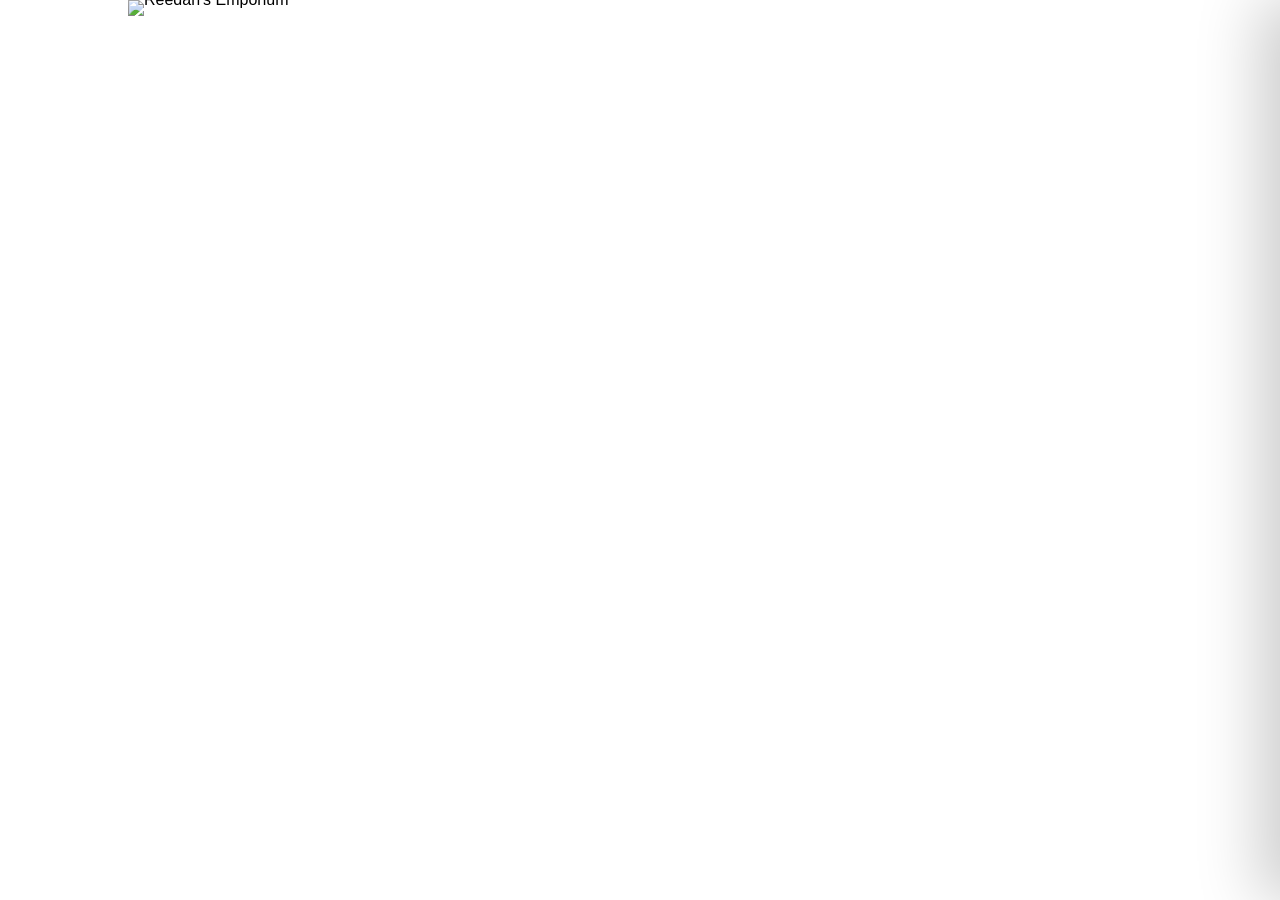
==== commit 826b6730: "Make Reedah Emporium a pixel-faithful version of the supplied reference image with functional hotspo" ====
--- a/index.html
+++ b/index.html
@@ -1,31 +1,38 @@
 <!doctype html>
 <html lang="en">
 <head>
-<meta charset="utf-8">
-<meta name="viewport" content="width=device-width,initial-scale=1,viewport-fit=cover">
+<meta charset="utf-8"><meta name="viewport" content="width=device-width,initial-scale=1,viewport-fit=cover">
 <title>Reedah's Emporium</title>
-<meta name="description" content="Reedah's Emporium">
+<meta name="description" content="Reedah's Emporium — exact reference storefront">
 <style>
-html,body{margin:0;background:#fff;min-height:100%;font-family:Arial,sans-serif}
-*{box-sizing:border-box}
-.stage{width:min(100vw,1024px);margin:0 auto;position:relative;line-height:0}
-.stage>img{display:block;width:100%;height:auto}
-.hit{position:absolute;display:block;background:transparent;border:0;padding:0;margin:0;cursor:pointer;z-index:5}
-.drawer{position:fixed;top:0;right:-420px;width:min(420px,100vw);height:100vh;background:#fff;z-index:20;box-shadow:-20px 0 50px rgba(0,0,0,.15);transition:right .25s ease;line-height:1.4;padding:24px;overflow:auto}
-.drawer.open{right:0}
-.drawer h2{margin:0 0 15px;font-family:Georgia,serif}
-.drawer .row{display:flex;justify-content:space-between;padding:12px 0;border-bottom:1px solid #eee;font-size:14px}
-.drawer button{border:0;background:#d84d7c;color:white;padding:13px 16px;border-radius:8px;font-weight:700;cursor:pointer}
-.close{position:absolute;right:16px;top:12px;background:none!important;color:#222!important;font-size:24px;padding:4px!important}
-.backdrop{position:fixed;inset:0;background:rgba(0,0,0,.35);z-index:19;display:none}
-.backdrop.open{display:block}
-@media(max-width:600px){.drawer{width:92vw}}
-</style>
-</head>
+html,body{margin:0;background:#fff;min-height:100%;font-family:Arial,sans-serif}*{box-sizing:border-box}.stage{width:min(100vw,1024px);margin:0 auto;position:relative;line-height:0}.stage img{display:block;width:100%;height:auto}.hit{position:absolute;background:transparent;border:0;padding:0;margin:0;cursor:pointer;z-index:5}.drawer{position:fixed;top:0;right:-430px;width:min(430px,100vw);height:100vh;background:#fff;z-index:20;box-shadow:-20px 0 60px rgba(0,0,0,.2);transition:right .25s ease;line-height:1.4;padding:26px;overflow:auto}.drawer.open{right:0}.drawer h2{margin:0 0 10px;font:700 28px Georgia,serif}.drawer p{color:#666}.drawer .row{display:flex;justify-content:space-between;gap:16px;padding:14px 0;border-bottom:1px solid #eee;font-size:14px}.drawer button.cta{width:100%;border:0;background:#d84d7c;color:#fff;padding:14px;border-radius:8px;font-weight:700;cursor:pointer}.close{position:absolute;right:16px;top:12px;border:0;background:none;color:#222;font-size:28px;cursor:pointer}.backdrop{position:fixed;inset:0;background:rgba(0,0,0,.35);z-index:19;display:none}.backdrop.open{display:block}.status{position:fixed;left:10px;bottom:10px;z-index:30;background:rgba(255,255,255,.92);padding:7px 10px;border-radius:6px;font:12px Arial;color:#666;display:none}@media(max-width:600px){.drawer{width:92vw}.status{display:none}}
+</style></head>
 <body>
-<div class="stage" id="stage">
-<img src="[data-uri]" alt="Reedah's Emporium website preview">
+<div class="stage" id="stage"><img id="reference" alt="Reedah's Emporium">
+  <!-- Invisible interaction layer over the exact supplied design -->
+  <button class="hit" style="left:77%;top:4%;width:20%;height:5%" aria-label="Order via WhatsApp" onclick="quickWA()"></button>
+  <button class="hit" style="left:72%;top:4%;width:5%;height:5%" aria-label="Open bag" onclick="openCart()"></button>
+  <button class="hit" style="left:56%;top:30%;width:41%;height:8%" aria-label="Select shade" onclick="openCart('Lip Gloss')"></button>
+  <button class="hit" style="left:59%;top:42.5%;width:30%;height:4.5%" aria-label="Add gloss to bag" onclick="addGloss()"></button>
+  <button class="hit" style="left:6%;top:76.5%;width:18%;height:3%" onclick="add('Lip Gloss',3000,'Nude')" aria-label="Add lip gloss"></button>
+  <button class="hit" style="left:24%;top:76.5%;width:18%;height:3%" onclick="add('Lip Oil',2000,'')" aria-label="Add lip oil"></button>
+  <button class="hit" style="left:42%;top:76.5%;width:18%;height:3%" onclick="add('Lip Scrub',1500,'')" aria-label="Add lip scrub"></button>
+  <button class="hit" style="left:60%;top:76.5%;width:18%;height:3%" onclick="add('Lip Liner',1500,'')" aria-label="Add lip liner"></button>
+  <button class="hit" style="left:78%;top:76.5%;width:18%;height:3%" onclick="add('Lip Balm',1000,'')" aria-label="Add lip balm"></button>
+  <button class="hit" style="left:69%;top:88%;width:26%;height:4%" onclick="quickWA()" aria-label="Order via WhatsApp"></button>
 </div>
-<script>/* reference image is embedded by the deployment build */</script>
-</body>
-</html>+<div id="backdrop" class="backdrop" onclick="closeCart()"></div>
+<aside id="cart" class="drawer" aria-live="polite"><button class="close" onclick="closeCart()">×</button><h2>Your Bag</h2><p>Orders are sent directly to Reedah's on WhatsApp.</p><div id="items"></div><div class="row" style="font-weight:700"><span>Total</span><span id="total">₦0</span></div><button class="cta" onclick="checkout()">Continue to WhatsApp →</button></aside>
+<script>
+const PARTS=['part1','part2','part3','part4'];let cart=[];
+async function loadReference(){const parts=[];for(const p of PARTS){const r=await fetch('/assets/exact-page-'+p+'.txt',{cache:'no-store'});if(!r.ok)throw new Error('Missing image part '+p);parts.push((await r.text()).trim())}document.getElementById('reference').src='data:image/webp;base64,'+parts.join('')}
+const money=n=>'₦'+n.toLocaleString();
+function add(name,price,shade=''){const existing=cart.find(x=>x.name===name&&x.shade===shade);if(existing)existing.qty++;else cart.push({name,price,shade,qty:1});render();openCart()}
+function addGloss(){add('Lip Gloss',3000,'Nude')}
+function render(){document.getElementById('items').innerHTML=cart.length?cart.map((x,i)=>`<div class="row"><span><b>${x.name}</b>${x.shade?`<br><small>Shade: ${x.shade}</small>`:''}<br><small>Qty: ${x.qty}</small></span><span>${money(x.price*x.qty)}<br><button onclick="cart.splice(${i},1);render()" style="border:0;background:none;color:#d84d7c;cursor:pointer">Remove</button></span></div>`).join(''):'<p>Your bag is empty.</p>';document.getElementById('total').textContent=money(cart.reduce((s,x)=>s+x.price*x.qty,0))}
+function openCart(){document.getElementById('cart').classList.add('open');document.getElementById('backdrop').classList.add('open')}
+function closeCart(){document.getElementById('cart').classList.remove('open');document.getElementById('backdrop').classList.remove('open')}
+function quickWA(){window.open('https://wa.me/2348121757186?text='+encodeURIComponent("Hi Reedah's! 💕 I'd like to place an order."),'_blank')}
+function checkout(){if(!cart.length){quickWA();return}const lines=cart.map(x=>`• ${x.qty} × ${x.name}${x.shade?' — '+x.shade:''} — ${money(x.price*x.qty)}`).join('\n');const total=money(cart.reduce((s,x)=>s+x.price*x.qty,0));const msg=`Hi Reedah's! 💕\n\nI'd like to place an order.\n\n${lines}\n\nTotal: ${total}\n\nPlease confirm my order and delivery details.`;window.open('https://wa.me/2348121757186?text='+encodeURIComponent(msg),'_blank')}
+render();loadReference().catch(()=>{document.getElementById('reference').alt='Reedah reference image failed to load';});
+</script></body></html>
